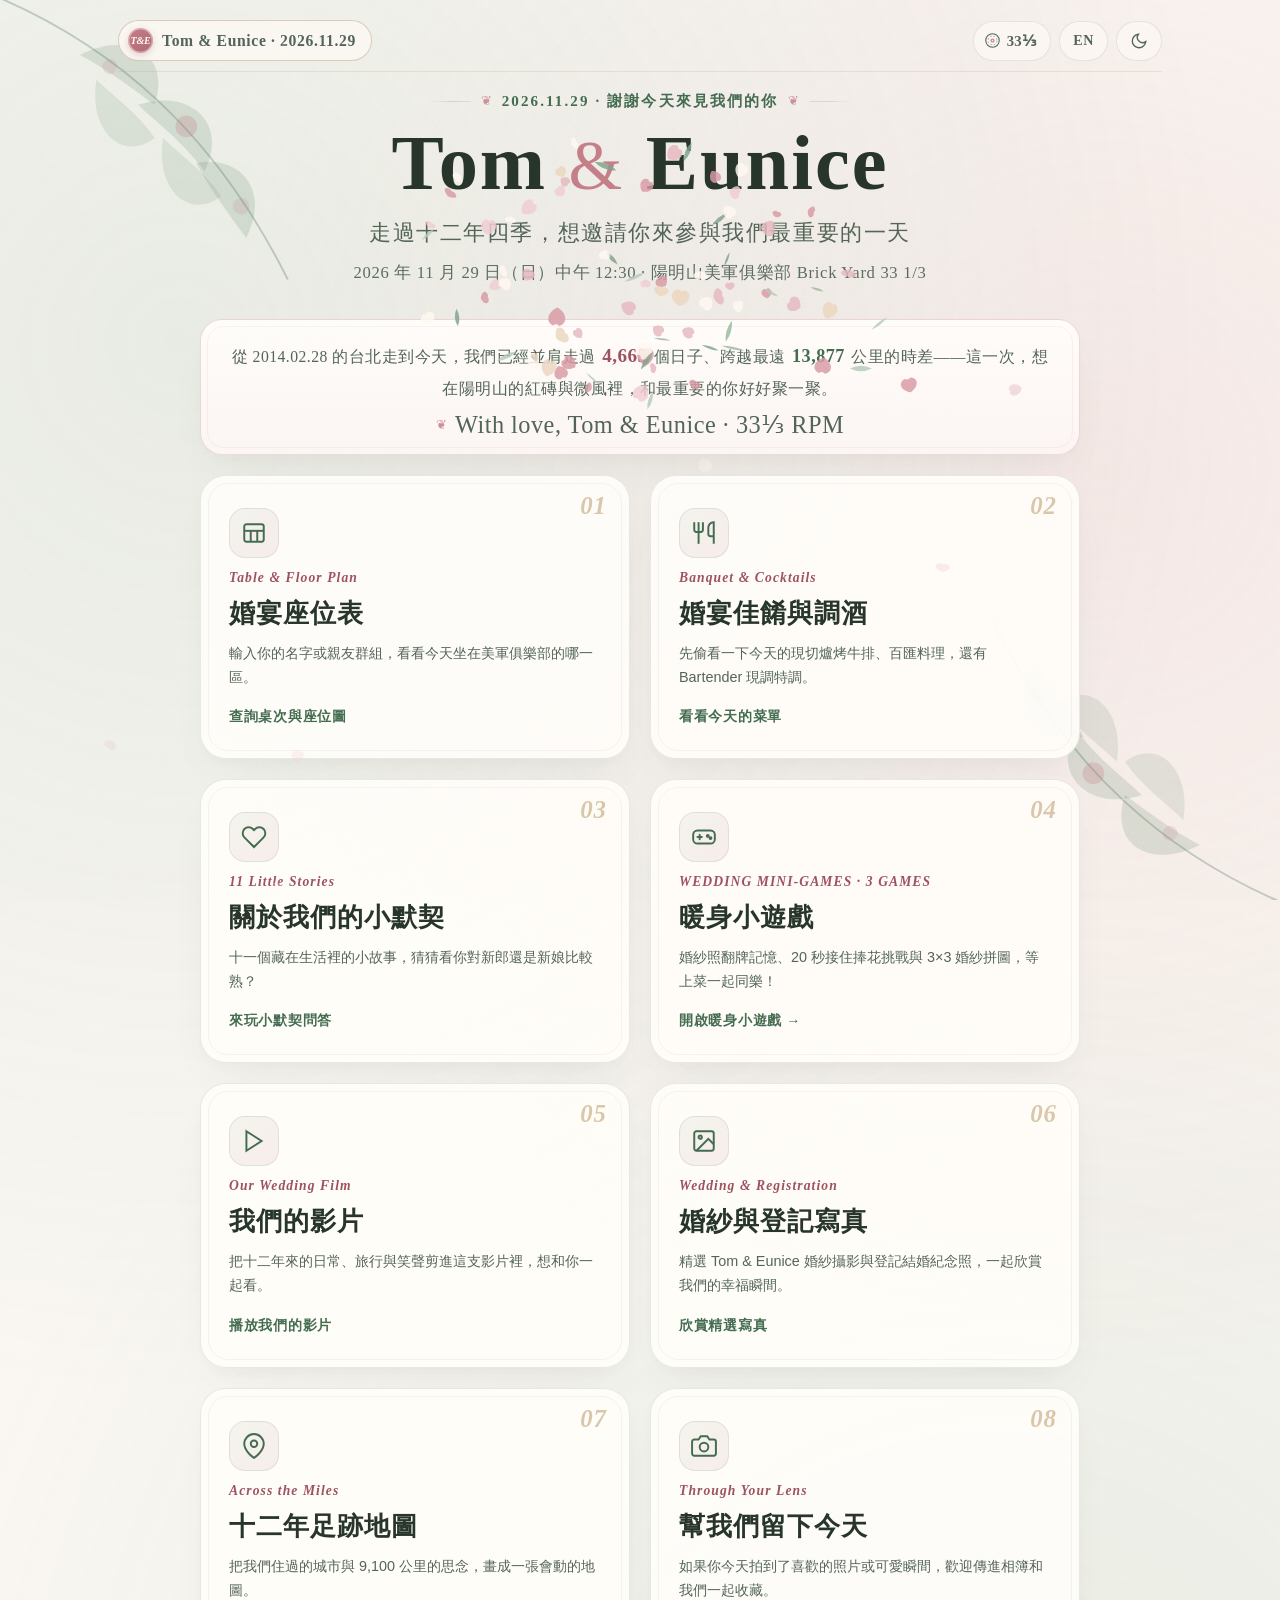
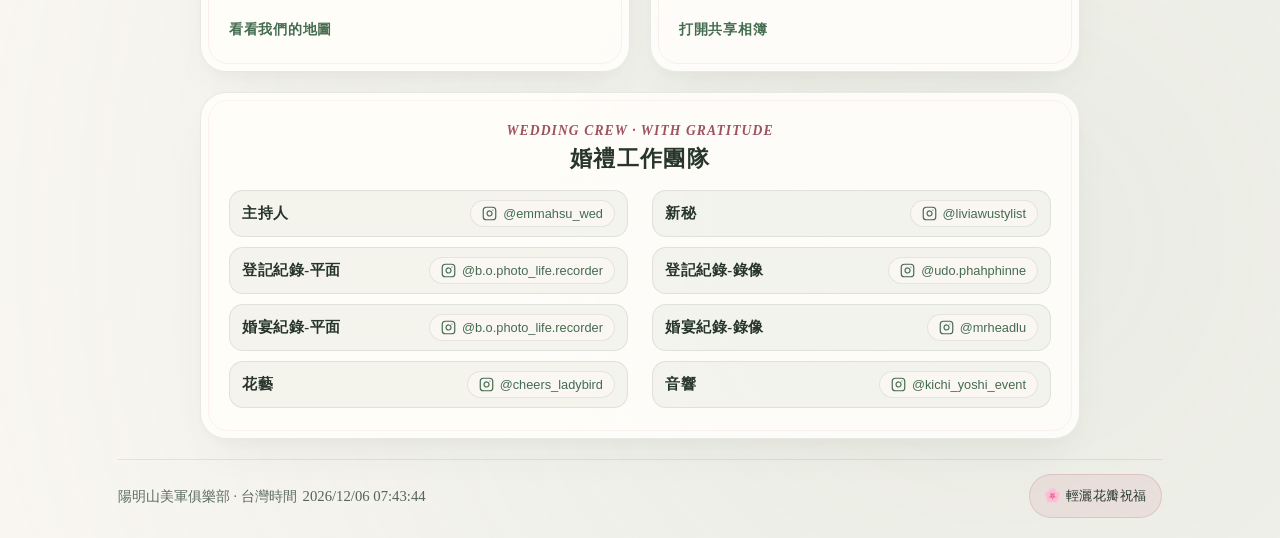
==== index.html @ 09eba593 "Remove redundant footer mini-games button across index/debug/staff (v236)" ====
<!DOCTYPE html>
<html lang="zh-Hant-TW" data-theme="light" data-lang="zh">
<head>
  <meta charset="UTF-8" />
  <meta name="viewport" content="width=device-width, initial-scale=1.0, viewport-fit=cover" />
  <meta
    http-equiv="Content-Security-Policy"
    content="default-src 'self'; script-src 'self'; worker-src 'self'; style-src 'self' 'unsafe-inline' https://fonts.googleapis.com; font-src https://fonts.gstatic.com; frame-src https://www.youtube-nocookie.com https://www.youtube.com https://www.instagram.com https://www.google.com https://photos.google.com; img-src 'self' data: https://images.unsplash.com https://lh3.googleusercontent.com https://*.googleusercontent.com https://photos.google.com; connect-src 'self' https://fonts.googleapis.com https://fonts.gstatic.com https://script.google.com https://script.googleusercontent.com; object-src 'none'; base-uri 'self'; form-action 'self';"
  />
  <meta name="referrer" content="strict-origin-when-cross-origin" />
  <meta name="mobile-web-app-capable" content="yes" />
  <meta name="apple-mobile-web-app-capable" content="yes" />
  <meta name="apple-mobile-web-app-status-bar-style" content="default" />
  <title>Tom &amp; Eunice · 2026.11.29 婚禮邀請</title>
  <meta name="description" content="2026 年 11 月 29 日（日）中午 12:30 · 陽明山美軍俱樂部 Brick Yard 33 1/3。走過十二年四季，邀請你一起參與 Tom &amp; Eunice 最重要的一天。" />
  <meta property="og:type" content="website" />
  <meta property="og:locale" content="zh_TW" />
  <meta property="og:title" content="Tom &amp; Eunice · 2026.11.29 婚禮邀請" />
  <meta property="og:description" content="2026.11.29（日）12:30 陽明山美軍俱樂部 Brick Yard 33 1/3｜座位查詢、菜單、接駁車與婚禮互動資訊" />
  <meta property="og:url" content="https://chihweitung.github.io/wedding-vc/" />
  <meta property="og:image" content="https://chihweitung.github.io/wedding-vc/video/wedding-video-1-poster.jpg" />
  <meta property="og:image:width" content="1280" />
  <meta property="og:image:height" content="720" />
  <meta name="twitter:card" content="summary_large_image" />
  <link rel="icon" type="image/svg+xml" href="data:image/svg+xml,%3Csvg xmlns='http://www.w3.org/2000/svg' viewBox='0 0 64 64'%3E%3Ccircle cx='32' cy='32' r='30' fill='%23fbf8f3' stroke='%23b56c6f' stroke-width='3'/%3E%3Ctext x='32' y='40' text-anchor='middle' font-family='Georgia,serif' font-size='22' font-weight='700' fill='%236c484b'%3ET%26amp%3BE%3C/text%3E%3C/svg%3E" />
  <link rel="preconnect" href="https://fonts.googleapis.com" />
  <link rel="preconnect" href="https://fonts.gstatic.com" crossorigin />
  <link href="https://fonts.googleapis.com/css2?family=Cormorant+Garamond:ital,wght@0,500;0,600;0,700;1,400;1,600&family=Great+Vibes&family=Inter:wght@400;500;600&family=JetBrains+Mono:wght@500;600&family=Noto+Sans+TC:wght@400;500;600&family=Noto+Serif+TC:wght@400;500;600;700&display=swap" rel="stylesheet" />
  <link rel="stylesheet" href="style.css?v=20261127s" />
</head>
<body>
  <canvas id="confetti-canvas" aria-hidden="true"></canvas>

  <!-- Subtle Botanical & Dusty Rose Corner Accents -->
  <div class="botanical-bg" aria-hidden="true">
    <svg class="leaf-corner leaf-top-left" viewBox="0 0 200 200" fill="none">
      <path d="M10 190 C40 120, 90 60, 180 15" stroke="currentColor" stroke-width="1.15" opacity="0.32" />
      <path d="M45 140 C30 110, 45 85, 75 95 C60 115, 50 130, 45 140 Z" fill="currentColor" opacity="0.17" />
      <path d="M75 105 C65 75, 85 50, 115 65 C95 80, 85 95, 75 105 Z" fill="currentColor" opacity="0.17" />
      <path d="M110 70 C105 45, 125 25, 155 40 C135 55, 120 65, 110 70 Z" fill="currentColor" opacity="0.17" />
      <path d="M60 130 C90 135, 110 115, 95 95 C80 105, 70 120, 60 130 Z" fill="currentColor" opacity="0.13" />
      <path d="M95 90 C125 95, 145 75, 130 55 C115 65, 105 80, 95 90 Z" fill="currentColor" opacity="0.13" />
      <circle cx="88" cy="76" r="6.5" class="rose-bud" />
      <circle cx="136" cy="43" r="5" class="rose-bud-soft" />
      <circle cx="52" cy="122" r="4.5" class="rose-bud-soft" />
    </svg>
    <svg class="leaf-corner leaf-bottom-right" viewBox="0 0 200 200" fill="none">
      <path d="M10 190 C40 120, 90 60, 180 15" stroke="currentColor" stroke-width="1.15" opacity="0.32" />
      <path d="M45 140 C30 110, 45 85, 75 95 C60 115, 50 130, 45 140 Z" fill="currentColor" opacity="0.17" />
      <path d="M75 105 C65 75, 85 50, 115 65 C95 80, 85 95, 75 105 Z" fill="currentColor" opacity="0.17" />
      <path d="M110 70 C105 45, 125 25, 155 40 C135 55, 120 65, 110 70 Z" fill="currentColor" opacity="0.17" />
      <path d="M60 130 C90 135, 110 115, 95 95 C80 105, 70 120, 60 130 Z" fill="currentColor" opacity="0.13" />
      <path d="M95 90 C125 95, 145 75, 130 55 C115 65, 105 80, 95 90 Z" fill="currentColor" opacity="0.13" />
      <circle cx="88" cy="76" r="6.5" class="rose-bud" />
      <circle cx="136" cy="43" r="5" class="rose-bud-soft" />
      <circle cx="52" cy="122" r="4.5" class="rose-bud-soft" />
    </svg>
  </div>

  <div class="page-shell">
    <!-- Top Header Bar -->
    <header class="top-bar">
      <div class="timezone-pill">
        <span class="monogram-seal" aria-hidden="true">T&amp;E</span>
        <span>Tom &amp; Eunice · 2026.11.29</span>
      </div>

      <div class="actions-group">
        <button type="button" class="icon-btn bgm-btn" id="bgm-btn" aria-pressed="false" title="播放 33⅓ 黑膠輕音樂" aria-label="播放 33⅓ 黑膠輕音樂">
          <svg class="vinyl-disc" viewBox="0 0 24 24" width="17" height="17" fill="none" aria-hidden="true">
            <circle cx="12" cy="12" r="9.5" stroke="currentColor" stroke-width="1.5" />
            <circle cx="12" cy="12" r="6.3" stroke="currentColor" stroke-width="0.9" stroke-dasharray="3 2" opacity="0.65" />
            <circle cx="12" cy="12" r="3" fill="var(--blush)" opacity="0.88" />
            <circle cx="12" cy="12" r="1.1" fill="var(--surface-card)" />
          </svg>
          <span class="bgm-label" id="bgm-btn-label">33⅓</span>
        </button>
        <button type="button" class="icon-btn lang-btn" id="lang-btn" title="切換英文 / Switch to English" aria-label="Switch Language">
          <span id="lang-btn-label">EN</span>
        </button>
        <button type="button" class="icon-btn" id="theme-btn" title="切換日夜色調" aria-label="Toggle Theme">
          <svg class="icon-sun" viewBox="0 0 24 24" width="18" height="18" fill="none" stroke="currentColor" stroke-width="1.8">
            <circle cx="12" cy="12" r="5"></circle>
            <line x1="12" y1="1" x2="12" y2="3"></line>
            <line x1="12" y1="21" x2="12" y2="23"></line>
            <line x1="4.22" y1="4.22" x2="5.64" y2="5.64"></line>
            <line x1="18.36" y1="18.36" x2="19.78" y2="19.78"></line>
            <line x1="1" y1="12" x2="3" y2="12"></line>
            <line x1="21" y1="12" x2="23" y2="12"></line>
            <line x1="4.22" y1="19.78" x2="5.64" y2="18.36"></line>
            <line x1="18.36" y1="5.64" x2="19.78" y2="4.22"></line>
          </svg>
          <svg class="icon-moon" viewBox="0 0 24 24" width="18" height="18" fill="none" stroke="currentColor" stroke-width="1.8">
            <path d="M21 12.79A9 9 0 1 1 11.21 3 7 7 0 0 0 21 12.79z"></path>
          </svg>
        </button>
      </div>
    </header>

    <!-- Main Countdown Stage -->
    <main class="main-stage">
      <div class="title-wrapper">
        <div class="eyebrow-group">
          <span class="botanical-line"></span>
          <span class="eyebrow-ornament" aria-hidden="true">❦</span>
          <p class="eyebrow" id="countdown-state-label">2014 — 2026 · 婚禮邀請</p>
          <span class="eyebrow-ornament" aria-hidden="true">❦</span>
          <span class="botanical-line"></span>
        </div>

        <div class="couple-names" aria-label="Tom & Eunice">
          <span>Tom</span>
          <span class="ampersand">&amp;</span>
          <span>Eunice</span>
        </div>

        <h1 class="event-title" id="event-title">走過十二年四季，想邀請你來參與我們最重要的一天</h1>

        <p class="target-subtitle" id="target-subtitle">
          2026 年 11 月 29 日（日）中午 12:30 · 陽明山美軍俱樂部 Brick Yard 33 1/3
        </p>
      </div>

      <!-- 1. Countdown Stage Container (Active before target time) -->
      <div class="countdown-stage-wrap" id="countdown-stage-wrap">
        <section class="countdown-grid" id="countdown-grid" aria-label="Countdown Timer">
          <div class="time-card">
            <div class="time-value-wrap">
              <span class="time-value" id="val-days">00</span>
            </div>
            <span class="time-label" id="label-days">天</span>
          </div>

          <div class="time-sep" aria-hidden="true">·</div>

          <div class="time-card">
            <div class="time-value-wrap">
              <span class="time-value" id="val-hours">00</span>
            </div>
            <span class="time-label" id="label-hours">時</span>
          </div>

          <div class="time-sep" aria-hidden="true">·</div>

          <div class="time-card">
            <div class="time-value-wrap">
              <span class="time-value" id="val-minutes">00</span>
            </div>
            <span class="time-label" id="label-minutes">分</span>
          </div>

          <div class="time-sep" aria-hidden="true">·</div>

          <div class="time-card seconds-card">
            <div class="time-value-wrap">
              <span class="time-value" id="val-seconds">00</span>
            </div>
            <span class="time-label" id="label-seconds">秒</span>
          </div>
        </section>

        <!-- Romantic Couple's Stationery Note & Days Together -->
        <aside class="love-story-note" id="countdown-love-note" aria-label="A Note from Tom and Eunice">
          <p class="love-story-body" id="love-story-body-countdown"></p>
          <div class="love-story-signoff">
            <span class="love-wax-dot" aria-hidden="true">❦</span>
            <span class="love-signature" id="love-signature-countdown">With love, Tom &amp; Eunice</span>
          </div>
        </aside>

        <!-- Pre-Countdown Quick Access: Seating Chart & Banquet Menu Only (Other sections unlock after countdown) -->
        <section class="countdown-quick-links" id="countdown-quick-links" aria-label="Wedding Venue Quick Info">
          <button type="button" class="countdown-quick-btn" id="countdown-seating-btn">
            <span class="countdown-quick-icon" aria-hidden="true">🪑</span>
            <span class="countdown-quick-text">
              <strong id="countdown-seating-title">婚宴座位表</strong>
              <small id="countdown-seating-sub">搜尋名字與查看宴會廳座位圖</small>
            </span>
          </button>
          <button type="button" class="countdown-quick-btn" id="countdown-menu-btn">
            <span class="countdown-quick-icon" aria-hidden="true">🍽️</span>
            <span class="countdown-quick-text">
              <strong id="countdown-menu-title">婚宴佳餚與調酒</strong>
              <small id="countdown-menu-sub">看看今天的百匯料理與現調特調</small>
            </span>
          </button>
          <button type="button" class="countdown-quick-btn is-full-span is-games-btn" id="countdown-games-btn">
            <span class="countdown-quick-icon" aria-hidden="true">🎮</span>
            <span class="countdown-quick-text">
              <strong id="countdown-games-title">暖身小遊戲</strong>
              <small id="countdown-games-sub">婚紗翻牌・接住捧花・3×3 婚紗拼圖</small>
            </span>
          </button>
        </section>

        <!-- Shuttle Bus & Venue Google Maps Info -->
        <aside class="countdown-transit-card" id="countdown-transit-card" aria-label="Shuttle & Venue Map">
          <div class="countdown-transit-item">
            <p class="countdown-transit-text" id="countdown-shuttle-notice">
              🚌 若您有預約接駁小巴：11:00 準時從捷運劍潭站 2 號出口（基河路）發車
            </p>
            <a
              href="https://maps.app.goo.gl/G7yS7SjiycTa3Xw8A"
              target="_blank"
              rel="noopener noreferrer"
              class="countdown-map-link"
              id="countdown-shuttle-map-link"
            >
              📍 小巴上車點：劍潭站 2 號出口（基河路）↗
            </a>
          </div>
          <div class="countdown-transit-divider" aria-hidden="true"></div>
          <div class="countdown-transit-item">
            <p class="countdown-transit-text" id="countdown-venue-notice">
              🚗 自行前往婚宴會場（台北市士林區凱旋路 49 號）
            </p>
            <a
              href="https://www.google.com/maps/search/?api=1&query=Brick+Yard+33+1%2F3+%E7%BE%8E%E8%BB%8D%E4%BF%B1%E6%A8%82%E9%83%A8+%E5%8F%B0%E5%8C%97%E5%B8%82%E5%A3%AB%E6%9E%97%E5%8D%80%E5%87%B1%E6%97%8B%E8%B7%AF49%E8%99%9F"
              target="_blank"
              rel="noopener noreferrer"
              class="countdown-map-link"
              id="countdown-venue-map-link"
            >
              📍 婚宴會場：陽明山美軍俱樂部 ↗
            </a>
          </div>
        </aside>
      </div>

      <!-- 2. Time-Up Hub: Wedding Celebration Hub (Shown when countdown reaches 00:00:00) -->
      <section class="timeup-hub hidden" id="timeup-hub" aria-label="Wedding Interactive Hub">
        <!-- Main Choice Cards Grid (Initial Hub View) -->
        <div class="choice-cards-grid" id="choice-cards-grid">
          <aside class="love-story-note is-hub-note" id="hub-love-note" aria-label="A Note from Tom and Eunice">
            <p class="love-story-body" id="love-story-body-hub"></p>
            <div class="love-story-signoff">
              <span class="love-wax-dot" aria-hidden="true">❦</span>
              <span class="love-signature" id="love-signature-hub">With love, Tom &amp; Eunice</span>
            </div>
          </aside>
          <!-- Card 1: Seating Chart (Top Left) -->
          <button type="button" class="choice-card" id="choose-seating-card">
            <div class="choice-icon-wrap">
              <svg viewBox="0 0 24 24" width="26" height="26" fill="none" stroke="currentColor" stroke-width="1.8">
                <rect x="3" y="4" width="18" height="16" rx="2"></rect>
                <line x1="3" y1="10" x2="21" y2="10"></line>
                <line x1="9" y1="10" x2="9" y2="20"></line>
                <line x1="15" y1="10" x2="15" y2="20"></line>
              </svg>
            </div>
            <span class="choice-eyebrow" id="seating-card-eyebrow">SEATING CHART · TABLE DIRECTORY</span>
            <h2 class="choice-title" id="seating-card-title">婚宴座位表</h2>
            <p class="choice-desc" id="seating-card-desc">快速搜尋您的姓名或親友分類，查看美軍俱樂部宴會廳座位配置圖</p>
            <span class="choice-cta" id="seating-card-cta">查詢桌次與座位圖 →</span>
          </button>

          <!-- Card 2: Wedding Banquet Menu (Top Right) -->
          <button type="button" class="choice-card" id="choose-menu-card">
            <div class="choice-icon-wrap">
              <svg viewBox="0 0 24 24" width="26" height="26" fill="none" stroke="currentColor" stroke-width="1.8">
                <path d="M3 2v7c0 1.1.9 2 2 2h4a2 2 0 0 0 2-2V2"></path>
                <path d="M7 2v20"></path>
                <path d="M21 15V2v0a5 5 0 0 0-5 5v6c0 1.1.9 2 2 2h3Zm0 0v7"></path>
              </svg>
            </div>
            <span class="choice-eyebrow" id="menu-card-eyebrow">WEDDING BANQUET · BUFFET MENU</span>
            <h2 class="choice-title" id="menu-card-title">婚宴餐點</h2>
            <p class="choice-desc" id="menu-card-desc">瀏覽美軍俱樂部豐盛百匯自助餐、現切牛排與 Bartender 特調飲品菜單</p>
            <span class="choice-cta" id="menu-card-cta">查看婚宴菜單 →</span>
          </button>

          <!-- Card 3: Couple Quiz -->
          <button type="button" class="choice-card" id="choose-quiz-card">
            <div class="choice-icon-wrap">
              <svg viewBox="0 0 24 24" width="26" height="26" fill="none" stroke="currentColor" stroke-width="1.8">
                <path d="M20.84 4.61a5.5 5.5 0 0 0-7.78 0L12 5.67l-1.06-1.06a5.5 5.5 0 0 0-7.78 7.78l1.06 1.06L12 21.23l7.78-7.78 1.06-1.06a5.5 5.5 0 0 0 0-7.78z"></path>
              </svg>
            </div>
            <span class="choice-eyebrow" id="quiz-card-eyebrow">COUPLE QUIZ · WARM-UP + 10 Qs</span>
            <h2 class="choice-title" id="quiz-card-title">了解新人</h2>
            <p class="choice-desc" id="quiz-card-desc">挑戰暖身題與 10 道關於新人的趣味問答，看看您對新郎還是新娘最熟悉！</p>
            <span class="choice-cta" id="quiz-card-cta">開始挑戰問答 →</span>
          </button>

          <!-- Card 4: Wedding Mini-Games -->
          <button type="button" class="choice-card" id="choose-games-card">
            <div class="choice-icon-wrap">
              <svg viewBox="0 0 24 24" width="26" height="26" fill="none" stroke="currentColor" stroke-width="1.8" stroke-linecap="round" stroke-linejoin="round">
                <rect x="2" y="6" width="20" height="12" rx="4"></rect>
                <line x1="6" y1="12" x2="10" y2="12"></line>
                <line x1="8" y1="10" x2="8" y2="14"></line>
                <circle cx="15.5" cy="11" r="0.9" fill="currentColor"></circle>
                <circle cx="18" cy="13" r="0.9" fill="currentColor"></circle>
              </svg>
            </div>
            <span class="choice-eyebrow" id="games-card-eyebrow">WEDDING MINI-GAMES · 3 GAMES</span>
            <h2 class="choice-title" id="games-card-title">暖身小遊戲</h2>
            <p class="choice-desc" id="games-card-desc">婚紗照翻牌記憶、20 秒接住捧花挑戰與 3×3 婚紗拼圖，等上菜一起同樂！</p>
            <span class="choice-cta" id="games-card-cta">開啟暖身小遊戲 →</span>
          </button>

          <!-- Card 5: Wedding Video -->
          <button type="button" class="choice-card" id="choose-video-card">
            <div class="choice-icon-wrap">
              <svg viewBox="0 0 24 24" width="26" height="26" fill="none" stroke="currentColor" stroke-width="1.8">
                <polygon points="5 3 19 12 5 21 5 3"></polygon>
              </svg>
            </div>
            <span class="choice-eyebrow" id="video-card-eyebrow">OUR WEDDING FILM</span>
            <h2 class="choice-title" id="video-card-title">新人影片</h2>
            <p class="choice-desc" id="video-card-desc">觀賞 Tom &amp; Eunice 的專屬婚禮影片，一起見證我們的幸福故事</p>
            <span class="choice-cta" id="video-card-cta">點擊觀賞影片 →</span>
          </button>

          <!-- Card 6: Past Photos Gallery -->
          <button type="button" class="choice-card" id="choose-gallery-card">
            <div class="choice-icon-wrap">
              <svg viewBox="0 0 24 24" width="26" height="26" fill="none" stroke="currentColor" stroke-width="1.8">
                <rect x="3" y="3" width="18" height="18" rx="2" ry="2"></rect>
                <circle cx="8.5" cy="8.5" r="1.5"></circle>
                <polyline points="21 15 16 10 5 21"></polyline>
              </svg>
            </div>
            <span class="choice-eyebrow" id="gallery-card-eyebrow">OUR MEMORIES · 2014–2026</span>
            <h2 class="choice-title" id="gallery-card-title">新人過去照片</h2>
            <p class="choice-desc" id="gallery-card-desc">回顧 Tom &amp; Eunice 從相識、相戀到步入禮堂的珍貴歲月寫真</p>
            <span class="choice-cta" id="gallery-card-cta">瀏覽回憶相簿 →</span>
          </button>

          <!-- Card 7: Love Footprint & Map Timeline -->
          <button type="button" class="choice-card" id="choose-footprints-card">
            <div class="choice-icon-wrap">
              <svg viewBox="0 0 24 24" width="26" height="26" fill="none" stroke="currentColor" stroke-width="1.8">
                <path d="M21 10c0 7-9 13-9 13s-9-6-9-13a9 9 0 0 1 18 0z"></path>
                <circle cx="12" cy="10" r="3"></circle>
              </svg>
            </div>
            <span class="choice-eyebrow" id="footprints-card-eyebrow">LOVE FOOTPRINTS · GOOGLE MAPS TIMELINE</span>
            <h2 class="choice-title" id="footprints-card-title">新人交往軌跡</h2>
            <p class="choice-desc" id="footprints-card-desc">探索 Tom &amp; Eunice 的 Google Maps 戀愛足跡與跨國旅行地圖紀錄</p>
            <span class="choice-cta" id="footprints-card-cta">探索交往軌跡地圖 →</span>
          </button>

          <!-- Card 8: Share Photos (Google Photos) -->
          <button type="button" class="choice-card" id="choose-share-photos-card">
            <div class="choice-icon-wrap">
              <svg viewBox="0 0 24 24" width="26" height="26" fill="none" stroke="currentColor" stroke-width="1.8">
                <path d="M23 19a2 2 0 0 1-2 2H3a2 2 0 0 1-2-2V8a2 2 0 0 1 2-2h4l2-3h6l2 3h4a2 2 0 0 1 2 2z"></path>
                <circle cx="12" cy="13" r="4"></circle>
              </svg>
            </div>
            <span class="choice-eyebrow" id="share-photos-card-eyebrow">GOOGLE PHOTOS · SHARED ALBUM</span>
            <h2 class="choice-title" id="share-photos-card-title">分享新人照片</h2>
            <p class="choice-desc" id="share-photos-card-desc">打開婚宴專屬 Google Photos 共享相簿，上傳您拍下的美好瞬間！</p>
            <span class="choice-cta" id="share-photos-card-cta">前往共享相簿 →</span>
          </button>

          <!-- Wedding Crew Credits (Bottom of Main Menu) -->
          <aside class="wedding-crew-card" id="wedding-crew-card" aria-label="Wedding Crew Credits">
            <div class="wedding-crew-header">
              <span class="choice-eyebrow" id="wedding-crew-eyebrow">WEDDING CREW · WITH GRATITUDE</span>
              <h2 class="wedding-crew-title" id="wedding-crew-title">婚禮工作團隊</h2>
            </div>
            <ul class="wedding-crew-grid">
              <li class="wedding-crew-item">
                <span class="wedding-crew-role" data-crew-role="host">主持人</span>
                <a class="wedding-crew-ig-link" href="https://www.instagram.com/emmahsu_wed?obrf=YWdwaGw1OXIzcnFt" target="_blank" rel="noopener noreferrer" aria-label="主持人 Instagram @emmahsu_wed">
                  <svg viewBox="0 0 24 24" width="15" height="15" fill="none" stroke="currentColor" stroke-width="1.9" stroke-linecap="round" stroke-linejoin="round" aria-hidden="true"><rect x="2" y="2" width="20" height="20" rx="5" ry="5"></rect><path d="M16 11.37A4 4 0 1 1 12.63 8 4 4 0 0 1 16 11.37z"></path><line x1="17.5" y1="6.5" x2="17.51" y2="6.5"></line></svg>
                  <span>@emmahsu_wed</span>
                </a>
              </li>
              <li class="wedding-crew-item">
                <span class="wedding-crew-role" data-crew-role="stylist">新秘</span>
                <a class="wedding-crew-ig-link" href="https://www.instagram.com/liviawustylist?igsh=bGRiNmp6eWNtbmNn" target="_blank" rel="noopener noreferrer" aria-label="新秘 Instagram @liviawustylist">
                  <svg viewBox="0 0 24 24" width="15" height="15" fill="none" stroke="currentColor" stroke-width="1.9" stroke-linecap="round" stroke-linejoin="round" aria-hidden="true"><rect x="2" y="2" width="20" height="20" rx="5" ry="5"></rect><path d="M16 11.37A4 4 0 1 1 12.63 8 4 4 0 0 1 16 11.37z"></path><line x1="17.5" y1="6.5" x2="17.51" y2="6.5"></line></svg>
                  <span>@liviawustylist</span>
                </a>
              </li>
              <li class="wedding-crew-item">
                <span class="wedding-crew-role" data-crew-role="regPhoto">登記紀錄-平面</span>
                <a class="wedding-crew-ig-link" href="https://www.instagram.com/b.o.photo_life.recorder?igsh=MW1xbDZwcTdnOXJwdg==" target="_blank" rel="noopener noreferrer" aria-label="登記紀錄-平面 Instagram @b.o.photo_life.recorder">
                  <svg viewBox="0 0 24 24" width="15" height="15" fill="none" stroke="currentColor" stroke-width="1.9" stroke-linecap="round" stroke-linejoin="round" aria-hidden="true"><rect x="2" y="2" width="20" height="20" rx="5" ry="5"></rect><path d="M16 11.37A4 4 0 1 1 12.63 8 4 4 0 0 1 16 11.37z"></path><line x1="17.5" y1="6.5" x2="17.51" y2="6.5"></line></svg>
                  <span>@b.o.photo_life.recorder</span>
                </a>
              </li>
              <li class="wedding-crew-item">
                <span class="wedding-crew-role" data-crew-role="regVideo">登記紀錄-錄像</span>
                <a class="wedding-crew-ig-link" href="https://www.instagram.com/udo.phahphinne?srtk=MTdrdWo2cG8zMGNpbA==" target="_blank" rel="noopener noreferrer" aria-label="登記紀錄-錄像 Instagram @udo.phahphinne">
                  <svg viewBox="0 0 24 24" width="15" height="15" fill="none" stroke="currentColor" stroke-width="1.9" stroke-linecap="round" stroke-linejoin="round" aria-hidden="true"><rect x="2" y="2" width="20" height="20" rx="5" ry="5"></rect><path d="M16 11.37A4 4 0 1 1 12.63 8 4 4 0 0 1 16 11.37z"></path><line x1="17.5" y1="6.5" x2="17.51" y2="6.5"></line></svg>
                  <span>@udo.phahphinne</span>
                </a>
              </li>
              <li class="wedding-crew-item">
                <span class="wedding-crew-role" data-crew-role="banquetPhoto">婚宴紀錄-平面</span>
                <a class="wedding-crew-ig-link" href="https://www.instagram.com/b.o.photo_life.recorder?igsh=MW1xbDZwcTdnOXJwdg==" target="_blank" rel="noopener noreferrer" aria-label="婚宴紀錄-平面 Instagram @b.o.photo_life.recorder">
                  <svg viewBox="0 0 24 24" width="15" height="15" fill="none" stroke="currentColor" stroke-width="1.9" stroke-linecap="round" stroke-linejoin="round" aria-hidden="true"><rect x="2" y="2" width="20" height="20" rx="5" ry="5"></rect><path d="M16 11.37A4 4 0 1 1 12.63 8 4 4 0 0 1 16 11.37z"></path><line x1="17.5" y1="6.5" x2="17.51" y2="6.5"></line></svg>
                  <span>@b.o.photo_life.recorder</span>
                </a>
              </li>
              <li class="wedding-crew-item">
                <span class="wedding-crew-role" data-crew-role="banquetVideo">婚宴紀錄-錄像</span>
                <a class="wedding-crew-ig-link" href="https://www.instagram.com/mrheadlu?igsh=MWpsZnU3YmFxaGZhdw==" target="_blank" rel="noopener noreferrer" aria-label="婚宴紀錄-錄像 Instagram @mrheadlu">
                  <svg viewBox="0 0 24 24" width="15" height="15" fill="none" stroke="currentColor" stroke-width="1.9" stroke-linecap="round" stroke-linejoin="round" aria-hidden="true"><rect x="2" y="2" width="20" height="20" rx="5" ry="5"></rect><path d="M16 11.37A4 4 0 1 1 12.63 8 4 4 0 0 1 16 11.37z"></path><line x1="17.5" y1="6.5" x2="17.51" y2="6.5"></line></svg>
                  <span>@mrheadlu</span>
                </a>
              </li>
              <li class="wedding-crew-item">
                <span class="wedding-crew-role" data-crew-role="floral">花藝</span>
                <a class="wedding-crew-ig-link" href="https://www.instagram.com/cheers_ladybird?igsh=MWZlY29nMzkwa2d0cw==" target="_blank" rel="noopener noreferrer" aria-label="花藝 Instagram @cheers_ladybird">
                  <svg viewBox="0 0 24 24" width="15" height="15" fill="none" stroke="currentColor" stroke-width="1.9" stroke-linecap="round" stroke-linejoin="round" aria-hidden="true"><rect x="2" y="2" width="20" height="20" rx="5" ry="5"></rect><path d="M16 11.37A4 4 0 1 1 12.63 8 4 4 0 0 1 16 11.37z"></path><line x1="17.5" y1="6.5" x2="17.51" y2="6.5"></line></svg>
                  <span>@cheers_ladybird</span>
                </a>
              </li>
              <li class="wedding-crew-item">
                <span class="wedding-crew-role" data-crew-role="audio">音響</span>
                <a class="wedding-crew-ig-link" href="https://www.instagram.com/kichi_yoshi_event?xtok=N2hjMnNocGtsbXFm" target="_blank" rel="noopener noreferrer" aria-label="音響 Instagram @kichi_yoshi_event">
                  <svg viewBox="0 0 24 24" width="15" height="15" fill="none" stroke="currentColor" stroke-width="1.9" stroke-linecap="round" stroke-linejoin="round" aria-hidden="true"><rect x="2" y="2" width="20" height="20" rx="5" ry="5"></rect><path d="M16 11.37A4 4 0 1 1 12.63 8 4 4 0 0 1 16 11.37z"></path><line x1="17.5" y1="6.5" x2="17.51" y2="6.5"></line></svg>
                  <span>@kichi_yoshi_event</span>
                </a>
              </li>
            </ul>
          </aside>
        </div>

        <!-- Mode Switcher Bar (Shown once user enters any panel) -->
        <div class="hub-nav-bar hidden" id="hub-nav-bar">
          <button type="button" class="hub-tab-btn" id="tab-back-hub">
            ← 返回主選單
          </button>
          <div class="hub-tabs-group">
            <button type="button" class="hub-tab-pill" id="tab-seating-btn">🪑 座位表</button>
            <button type="button" class="hub-tab-pill" id="tab-menu-btn">🍽️ 婚宴餐點</button>
            <button type="button" class="hub-tab-pill" id="tab-quiz-btn">🌿 了解新人</button>
            <button type="button" class="hub-tab-pill" id="tab-video-btn">🎬 新人影片</button>
            <button type="button" class="hub-tab-pill" id="tab-gallery-btn">🎞️ 過去照片</button>
            <button type="button" class="hub-tab-pill" id="tab-footprints-btn">🗺️ 交往軌跡</button>
            <button type="button" class="hub-tab-pill" id="tab-share-photos-btn">📸 分享照片</button>
          </div>
        </div>

        <!-- Panel 1: Embedded Media Container (YouTube / Instagram Hero Stage) -->
        <div class="media-section hidden" id="media-section" aria-label="Wedding Video Stage">
          <div class="media-card" id="media-card">
            <div class="media-card-header">
              <span class="media-badge" id="media-badge">OUR WEDDING FILM · 新人影片</span>
            </div>
            <p class="media-sound-notice" id="media-sound-notice">
              🎧 溫馨提醒：影片含有聲音，建議調小音量或佩戴耳機觀看喔！
            </p>
            <div class="media-frame-wrap" id="media-frame-wrap">
              <!-- iframe dynamically injected here -->
            </div>
          </div>
        </div>

        <!-- Panel 2: Couple Quiz (Warm-up + 10 Questions) -->
        <div class="quiz-section hidden" id="quiz-section" aria-label="Couple Quiz">
          <!-- Quiz Intro / Start Screen -->
          <div class="quiz-card quiz-intro-view" id="quiz-intro-view">
            <span class="choice-eyebrow" id="quiz-intro-eyebrow">COUPLE TRIVIA · WARM-UP + 10 Qs</span>
            <h3 class="quiz-summary-title" id="quiz-intro-title">Tom &amp; Eunice 小默契問答</h3>
            <p class="quiz-summary-rank" id="quiz-intro-desc">
              挑戰 1 道暖身題與 10 道關於新人的趣味問答（共 11 題），看看你對新郎還是新娘最熟悉！
            </p>
            <div class="quiz-intro-tiers" id="quiz-intro-tiers">
              <div class="quiz-intro-tier is-highlight">
                <span class="quiz-intro-tier-score">✨ 神秘小驚喜</span>
                <span class="quiz-intro-tier-desc">聽說高分通關，結算時會出現意想不到的小驚喜喔…</span>
              </div>
            </div>
            <div class="quiz-summary-actions">
              <button type="button" class="primary-btn" id="quiz-start-btn">開始挑戰問答 →</button>
            </div>
          </div>

          <!-- Active Question Card -->
          <div class="quiz-card hidden" id="quiz-question-view">
            <div class="quiz-header">
              <span class="quiz-progress-text" id="quiz-progress-text">WARM-UP · 暖身題</span>
              <span class="quiz-score-badge" id="quiz-score-badge">目前得分：0</span>
            </div>
            <div class="quiz-progress-bar">
              <div class="quiz-progress-fill" id="quiz-progress-fill"></div>
            </div>

            <h3 class="quiz-question-title" id="quiz-question-title">問題載入中...</h3>
            <pre class="quiz-code-block hidden" id="quiz-code-block"><code id="quiz-code-content"></code></pre>

            <div class="quiz-options-list" id="quiz-options-list">
              <!-- Option buttons dynamically injected here -->
            </div>

            <div class="quiz-submit-wrap" id="quiz-submit-wrap">
              <button type="button" class="primary-btn quiz-submit-btn" id="quiz-submit-btn" disabled>確認送出答案</button>
            </div>

            <!-- Answer Explanation Box -->
            <div class="quiz-explanation-box hidden" id="quiz-explanation-box">
              <div class="quiz-result-headline" id="quiz-result-headline"></div>
              <p class="quiz-explanation-text" id="quiz-explanation-text"></p>
              <div class="quiz-next-wrap">
                <button type="button" class="primary-btn" id="quiz-next-btn">下一題 →</button>
              </div>
            </div>
          </div>

          <!-- Final Quiz Summary Card -->
          <div class="quiz-card quiz-summary-view hidden" id="quiz-summary-view">
            <span class="choice-eyebrow" id="quiz-completed-eyebrow">QUIZ COMPLETED · 答題完成</span>
            <h3 class="quiz-summary-title" id="quiz-summary-title">感謝您的熱情參與！</h3>
            <div class="quiz-final-score" id="quiz-final-score">11 / 11</div>
            <form class="quiz-highscore-box hidden" id="quiz-highscore-form" autocomplete="off">
              <label class="quiz-player-name-label" for="quiz-player-name-input" id="quiz-player-name-label">
                🏆 答對 10 題以上！輸入您的大名登上高分榜
              </label>
              <div class="quiz-highscore-row">
                <input
                  type="text"
                  id="quiz-player-name-input"
                  class="quiz-player-name-input"
                  maxlength="40"
                  placeholder="您的大名（例如：王小明）"
                  autocomplete="name"
                />
                <button type="submit" class="primary-btn quiz-highscore-submit-btn" id="quiz-highscore-submit-btn">
                  登記成績
                </button>
              </div>
              <p class="quiz-player-name-error hidden" id="quiz-player-name-error"></p>
            </form>
            <p class="quiz-submit-status hidden" id="quiz-submit-status" aria-live="polite"></p>
            <div class="quiz-familiarity-badge" id="quiz-familiarity-badge"></div>
            <p class="quiz-summary-rank" id="quiz-summary-rank"></p>

            <div class="easter-watermark-wrap">
              <button type="button" class="hp-cipher-spell-btn hidden" id="hp-cipher-spell-btn">
                🪄 輕觸施展顯形咒（Aparecium）窺見解碼線索
              </button>
              <div class="hp-cipher-clue hidden" id="hp-cipher-clue" aria-live="polite"></div>
              <div class="easter-watermark-hint" id="easter-watermark-hint"></div>
              <div class="easter-watermark" id="easter-base64-code"></div>
            </div>

            <div class="quiz-summary-actions">
              <button type="button" class="secondary-btn" id="quiz-restart-btn">重新挑戰一次</button>
              <button type="button" class="primary-btn" id="quiz-to-video-btn">🎬 前往觀賞新人影片</button>
            </div>
          </div>

          <!-- Secret Passcode Verification & Registration Card -->
          <div class="quiz-card passcode-redeem-card hidden" id="passcode-redeem-card">
            <span class="choice-eyebrow" id="passcode-card-eyebrow">SECRET PASSCODE · 密語登記處</span>
            <h3 class="passcode-card-title" id="passcode-card-title">🗝️ 已找到隱藏彩蛋的密語？</h3>
            <p class="passcode-card-desc" id="passcode-card-desc">
              輸入您的大名與神秘密語，驗證成功後將為您登記通關紀錄！
            </p>
            <form class="passcode-redeem-form" id="passcode-redeem-form" autocomplete="off">
              <input
                type="text"
                id="passcode-name-input"
                class="quiz-player-name-input"
                maxlength="40"
                placeholder="您的大名（例如：王小明）"
                autocomplete="name"
              />
              <input
                type="text"
                id="passcode-code-input"
                class="quiz-player-name-input"
                maxlength="80"
                placeholder="請貼上或輸入密語..."
                autocomplete="off"
              />
              <button type="submit" class="primary-btn passcode-verify-btn" id="passcode-verify-btn">
                🗝️ 驗證並登記通關
              </button>
            </form>
            <p class="passcode-feedback hidden" id="passcode-feedback" aria-live="polite"></p>
          </div>
        </div>

        <!-- Panel 3: Share Wedding Photos (Google Photos Shared Album) -->
        <div class="feature-section hidden" id="share-photos-section" aria-label="Share Wedding Photos">
          <div class="quiz-card feature-card-center">
            <div class="choice-icon-wrap">
              <svg viewBox="0 0 24 24" width="28" height="28" fill="none" stroke="currentColor" stroke-width="1.8">
                <path d="M23 19a2 2 0 0 1-2 2H3a2 2 0 0 1-2-2V8a2 2 0 0 1 2-2h4l2-3h6l2 3h4a2 2 0 0 1 2 2z"></path>
                <circle cx="12" cy="13" r="4"></circle>
              </svg>
            </div>
            <span class="choice-eyebrow" id="share-panel-eyebrow">GOOGLE PHOTOS SHARED ALBUM</span>
            <h3 class="quiz-summary-title" id="share-panel-title">分享您鏡頭下的 Tom &amp; Eunice</h3>
            <p class="quiz-summary-rank" id="share-panel-desc">
              誠摯邀請您將今天在婚宴現場拍下的照片與影片上傳至我們的 Google Photos 共享相簿，與我們一起珍藏這一天！
            </p>
            <div class="share-album-steps">
              <div class="step-pill" id="share-step-1">1. 點擊下方按鈕開啟 Google Photos 相簿</div>
              <div class="step-pill" id="share-step-2">2. 點選「新增相片」即可直接上傳分享</div>
            </div>
            <div class="quiz-summary-actions">
              <a
                href="https://photos.app.goo.gl/zXY7gwRZHhWqndkr8"
                target="_blank"
                rel="noopener noreferrer"
                class="primary-btn link-btn"
                id="google-photos-share-link"
              >
                📸 開啟 Google Photos 婚禮共享相簿 ↗
              </a>
            </div>
          </div>
        </div>

        <!-- Panel 4: Past Photos Gallery (2014 - 2026) -->
        <div class="feature-section hidden" id="gallery-section" aria-label="Past Photos Gallery">
          <div class="quiz-card feature-card-wide">
            <div class="section-top-row">
              <div>
                <span class="choice-eyebrow" id="gallery-panel-eyebrow">Wedding &amp; Registration · Tom &amp; Eunice</span>
                <h3 class="quiz-summary-title" id="gallery-panel-title">精選婚紗與登記寫真</h3>
              </div>
            </div>

            <div class="era-filter-bar" id="gallery-era-bar">
              <!-- Era filter pills dynamically rendered -->
            </div>

            <div class="memory-gallery-grid" id="memory-gallery-grid">
              <!-- Memory photo cards dynamically rendered -->
            </div>
          </div>
        </div>

        <!-- Panel 5: Love Footprints & Google Maps Timeline -->
        <div class="feature-section hidden" id="footprints-section" aria-label="Love Footprints Timeline">
          <div class="quiz-card feature-card-wide">
            <div class="section-top-row">
              <div>
                <span class="choice-eyebrow" id="footprints-panel-eyebrow">GOOGLE MAPS TIMELINE</span>
                <h3 class="quiz-summary-title" id="footprints-panel-title">Tom &amp; Eunice 交往軌跡</h3>
              </div>
              <div class="footprint-stats" id="footprint-stats">
                <!-- Stats badge -->
              </div>
            </div>

            <!-- Couple Residential Journey Summary Strip -->
            <div class="footprint-journey-strip">
              <span id="footprint-track-tom" class="footprint-role-pill is-tom">
                🤵‍♂️ Tom Tung · 新竹 ➔ 台北 ➔ 柏林 ➔ 新北 ➔ 台北
              </span>
              <span id="footprint-track-eunice" class="footprint-role-pill is-eunice">
                👰‍♀️ Eunice Hsiao · 台北 ➔ 高雄 ➔ 諾丁漢 ➔ 新北 ➔ 台北
              </span>
            </div>

            <!-- Interactive Timeline Video Player (Canvas + Controls + Video Export) -->
            <div class="footprint-video-player" id="footprint-map-stage">
              <div class="timeline-canvas-wrap">
                <canvas
                  id="timeline-video-canvas"
                  width="1280"
                  height="720"
                  aria-label="2014-2026 Love Footprints Timeline Video"
                ></canvas>
              </div>
              <div class="timeline-video-controls">
                <button type="button" class="primary-btn sm-btn" id="timeline-play-btn">
                  ▶ 播放交往軌跡影片
                </button>
                <button type="button" class="secondary-btn sm-btn" id="timeline-prev-btn" title="上一站">
                  ⏮ 上一站
                </button>
                <button type="button" class="secondary-btn sm-btn" id="timeline-next-btn" title="下一站">
                  ⏭ 下一站
                </button>
                <button type="button" class="secondary-btn sm-btn" id="timeline-speed-btn" title="調整播放速度">
                  ⏱️ 1.0x
                </button>
                <button type="button" class="secondary-btn sm-btn" id="timeline-replay-btn">
                  ↺ 重播
                </button>
                <div class="timeline-scrubber-wrap">
                  <div class="timeline-scrubber-fill" id="timeline-scrubber-fill"></div>
                </div>
                <button type="button" class="secondary-btn sm-btn" id="timeline-bgm-btn" aria-pressed="false">
                  🔇 配樂：關
                </button>
                <button type="button" class="secondary-btn sm-btn" id="timeline-fullscreen-btn">
                  ⛶ 全螢幕
                </button>
              </div>
            </div>

            <!-- Year Filter Pills (2014 - 2026) -->
            <div class="era-filter-bar" id="footprint-year-bar">
              <!-- Year buttons dynamically rendered -->
            </div>

            <!-- Timeline Places List -->
            <div class="timeline-list" id="footprint-timeline-list">
              <!-- Timeline cards with Google Maps links dynamically rendered -->
            </div>
          </div>
        </div>

        <!-- Panel 6: Wedding Seating Chart -->
        <div class="feature-section hidden" id="seating-section" aria-label="Wedding Seating Chart">
          <div class="quiz-card feature-card-wide">
            <div class="section-top-row">
              <div>
                <span class="choice-eyebrow" id="seating-panel-eyebrow">SEATING CHART · BRICK YARD 33 1/3</span>
                <h3 class="quiz-summary-title" id="seating-panel-title">美軍俱樂部 · 婚宴座位表</h3>
              </div>
              <a
                href="https://photos.google.com/"
                target="_blank"
                rel="noopener noreferrer"
                class="secondary-btn sm-btn link-btn hidden"
                id="seating-external-link"
              >
                開啟完整座位圖 ↗
              </a>
            </div>

            <div class="seating-search-controls">
              <div class="seating-filter-selects">
                <label class="seating-filter-field">
                  <span class="seating-filter-label" id="seating-side-label">男方 / 女方</span>
                  <select id="seating-side-select" class="seating-filter-select">
                    <option value="all">全部（男方＆女方）</option>
                    <option value="groom">男方（新郎 Tom）</option>
                    <option value="bride">女方（新娘 Eunice）</option>
                  </select>
                </label>
                <label class="seating-filter-field">
                  <span class="seating-filter-label" id="seating-group-label">父母 / 親友分類</span>
                  <select id="seating-group-select" class="seating-filter-select">
                    <option value="all">全部親友</option>
                  </select>
                </label>
              </div>
              <div class="seating-search-bar">
                <svg class="seating-search-icon" viewBox="0 0 24 24" width="20" height="20" fill="none" stroke="currentColor" stroke-width="2.2" stroke-linecap="round" stroke-linejoin="round" aria-hidden="true">
                  <circle cx="11" cy="11" r="7.5"></circle>
                  <line x1="20" y1="20" x2="16.35" y2="16.35"></line>
                </svg>
                <input
                  type="search"
                  id="seating-search-input"
                  class="seating-search-input"
                  placeholder="輸入姓名（支援自動補全）或桌名快速查詢..."
                  autocomplete="off"
                  role="combobox"
                  aria-autocomplete="list"
                  aria-expanded="false"
                  aria-controls="seating-autocomplete-list"
                />
                <ul id="seating-autocomplete-list" class="seating-autocomplete-list hidden" role="listbox"></ul>
              </div>
            </div>

            <div class="embedded-photo-stage hidden" id="seating-photo-stage"></div>

            <div class="seating-tables-grid" id="seating-tables-grid">
              <!-- Table cards dynamically rendered -->
            </div>
          </div>
        </div>

        <!-- Panel 7: Wedding Banquet Menu -->
        <div class="feature-section hidden" id="banquet-menu-section" aria-label="Wedding Banquet Menu">
          <div class="quiz-card feature-card-wide">
            <div class="section-top-row">
              <div>
                <span class="choice-eyebrow" id="menu-panel-eyebrow">WEDDING BANQUET MENU · 2026.11.29</span>
                <h3 class="quiz-summary-title" id="menu-panel-title">Tom &amp; Eunice 婚宴佳餚菜單</h3>
              </div>
              <a
                href="https://photos.google.com/"
                target="_blank"
                rel="noopener noreferrer"
                class="secondary-btn sm-btn link-btn hidden"
                id="menu-external-link"
              >
                開啟完整菜單相片 ↗
              </a>
            </div>

            <p class="banquet-menu-note" id="banquet-menu-note"></p>

            <div class="embedded-photo-stage hidden" id="menu-photo-stage"></div>

            <div class="banquet-courses-list" id="banquet-courses-list">
              <!-- Course items dynamically rendered -->
            </div>
          </div>
        </div>
      </section>
    </main>

    <!-- Footer Status Bar -->
    <footer class="bottom-bar">
      <div class="clock-readout">
        <span class="clock-caption" id="clock-caption">陽明山美軍俱樂部 · 台灣時間</span>
        <span class="clock-time" id="current-tw-time">--</span>
      </div>
      <div class="footer-hint">
        <button type="button" class="text-btn petal-btn" id="celebrate-btn">🌸 輕灑花瓣祝福</button>
      </div>
    </footer>
  </div>

  <script src="script.js?v=20261127s"></script>
  <script src="games.js?v=20261127a"></script>
</body>
</html>
---- style.css ----
:root,
[data-theme="light"] {
  --bg-canvas: #faf7f2;
  --bg-glow-1: rgba(122, 158, 134, 0.14);
  --bg-glow-2: rgba(218, 162, 170, 0.18);
  --surface-card: rgba(255, 253, 249, 0.94);
  --surface-note: linear-gradient(180deg, rgba(255, 253, 250, 0.96) 0%, rgba(252, 245, 244, 0.92) 100%);
  --surface-pill: rgba(251, 247, 242, 0.92);
  --surface-subtle: rgba(88, 126, 99, 0.065);
  --border-subtle: rgba(110, 134, 116, 0.16);
  --border-highlight: rgba(197, 127, 137, 0.42);
  --text-primary: #27352b;
  --text-secondary: #536557;
  --text-muted: #5c6d60;
  --accent: #446c50;
  --accent-soft: #70967b;
  --accent-emerald: #397550;
  --blush: #c57f89;
  --blush-text: #9e525f;
  --blush-soft: rgba(197, 127, 137, 0.13);
  --blush-border: rgba(197, 127, 137, 0.28);
  --champagne: #c4a47a;
  --botanical-tint: #557b60;
  --danger: #c95656;
  --danger-bg: rgba(201, 86, 86, 0.08);
  --success-bg: rgba(57, 117, 80, 0.11);
  --shadow-card: 0 22px 48px -18px rgba(68, 86, 72, 0.08), 0 6px 18px -6px rgba(160, 118, 124, 0.06);
}

[data-theme="dark"] {
  --bg-canvas: #121b15;
  --bg-glow-1: rgba(82, 128, 96, 0.16);
  --bg-glow-2: rgba(197, 127, 137, 0.12);
  --surface-card: rgba(22, 34, 27, 0.88);
  --surface-note: linear-gradient(180deg, rgba(25, 38, 30, 0.92) 0%, rgba(34, 30, 33, 0.88) 100%);
  --surface-pill: rgba(28, 42, 33, 0.88);
  --surface-subtle: rgba(163, 198, 172, 0.07);
  --border-subtle: rgba(163, 198, 172, 0.14);
  --border-highlight: rgba(223, 160, 169, 0.36);
  --text-primary: #f3f6f3;
  --text-secondary: #b4c8ba;
  --text-muted: #7a9482;
  --accent: #8cb99a;
  --accent-soft: #729e80;
  --accent-emerald: #5cb88a;
  --blush: #dfa0a9;
  --blush-text: #dfa0a9;
  --blush-soft: rgba(223, 160, 169, 0.14);
  --blush-border: rgba(223, 160, 169, 0.28);
  --champagne: #d8bc96;
  --botanical-tint: #7aa688;
  --danger: #f07167;
  --danger-bg: rgba(240, 113, 103, 0.14);
  --success-bg: rgba(92, 184, 138, 0.15);
  --shadow-card: 0 22px 50px -12px rgba(0, 0, 0, 0.52);
}

* {
  box-sizing: border-box;
  margin: 0;
  padding: 0;
  -webkit-tap-highlight-color: transparent;
}

html,
body {
  min-height: 100%;
  font-family: 'Inter', 'Noto Sans TC', -apple-system, BlinkMacSystemFont, sans-serif;
  background-color: var(--bg-canvas);
  color: var(--text-primary);
  -webkit-font-smoothing: antialiased;
  -webkit-text-size-adjust: 100%;
  transition: background-color 0.35s ease, color 0.35s ease;
  overflow-x: clip;
}

body {
  background-image:
    radial-gradient(circle at 14% 16%, var(--bg-glow-1), transparent 50%),
    radial-gradient(circle at 86% 22%, var(--bg-glow-2), transparent 46%),
    radial-gradient(circle at 78% 86%, var(--bg-glow-1), transparent 52%),
    radial-gradient(circle at 50% 0%, rgba(255, 252, 248, 0.65), transparent 62%);
}

[data-theme="dark"] body {
  background-image:
    radial-gradient(circle at 14% 16%, var(--bg-glow-1), transparent 50%),
    radial-gradient(circle at 86% 22%, var(--bg-glow-2), transparent 46%),
    radial-gradient(circle at 78% 86%, var(--bg-glow-1), transparent 52%);
}

/* Subtle Handmade Cotton Paper Grain Overlay */
body:not(.hp-secret-theme)::before {
  content: '';
  position: fixed;
  inset: 0;
  pointer-events: none;
  z-index: 0;
  opacity: 0.026;
  background-image: url("data:image/svg+xml,%3Csvg xmlns='http://www.w3.org/2000/svg' width='160' height='160'%3E%3Cfilter id='n'%3E%3CfeTurbulence type='fractalNoise' baseFrequency='0.82' numOctaves='2' stitchTiles='stitch'/%3E%3C/filter%3E%3Crect width='100%25' height='100%25' filter='url(%23n)'/%3E%3C/svg%3E");
}

button,
a {
  touch-action: manipulation;
}

#confetti-canvas {
  position: fixed;
  inset: 0;
  width: 100%;
  height: 100%;
  pointer-events: none;
  z-index: 30;
}

/* Botanical Background Ornaments */
.botanical-bg {
  position: fixed;
  inset: 0;
  pointer-events: none;
  z-index: 0;
  color: var(--botanical-tint);
  overflow: hidden;
}

.leaf-corner {
  position: absolute;
  width: clamp(160px, 26vw, 360px);
  height: clamp(160px, 26vw, 360px);
}

.leaf-top-left {
  top: -20px;
  left: -20px;
  transform: rotate(90deg);
}

.leaf-bottom-right {
  bottom: -20px;
  right: -20px;
  transform: rotate(-90deg);
}

.rose-bud {
  fill: var(--blush);
  opacity: 0.28;
}

.rose-bud-soft {
  fill: var(--blush);
  opacity: 0.19;
}

.page-shell {
  min-height: 100vh;
  min-height: 100dvh;
  min-height: 100dvh;
  max-width: 1140px;
  margin: 0 auto;
  padding-top: max(20px, env(safe-area-inset-top));
  padding-bottom: max(20px, env(safe-area-inset-bottom));
  padding-left: max(20px, clamp(18px, 4vw, 48px), env(safe-area-inset-left));
  padding-right: max(20px, clamp(18px, 4vw, 48px), env(safe-area-inset-right));
  display: flex;
  flex-direction: column;
  justify-content: space-between;
  position: relative;
  z-index: 1;
}

/* Header */
.top-bar {
  display: flex;
  align-items: center;
  justify-content: space-between;
  flex-wrap: wrap;
  gap: 12px;
}

.timezone-pill {
  display: inline-flex;
  align-items: center;
  gap: 9px;
  padding: 7px 15px 7px 9px;
  border-radius: 9999px;
  background: var(--surface-pill);
  border: 1px solid var(--border-subtle);
  -webkit-backdrop-filter: blur(12px);
  backdrop-filter: blur(12px);
  font-family: 'Cormorant Garamond', 'Noto Serif TC', serif;
  font-size: 0.98rem;
  font-weight: 600;
  color: var(--text-secondary);
  letter-spacing: 0.04em;
  box-shadow: 0 2px 12px rgba(68, 86, 72, 0.04);
}

/* Dusty Blush Rose Wax-Seal Monogram */
.monogram-seal {
  width: 25px;
  height: 25px;
  border-radius: 50%;
  background: linear-gradient(135deg, var(--blush), #ad6872);
  color: #fffaf6;
  font-family: 'Cormorant Garamond', Georgia, serif;
  font-style: italic;
  font-size: 0.63rem;
  font-weight: 700;
  letter-spacing: -0.02em;
  display: inline-flex;
  align-items: center;
  justify-content: center;
  flex-shrink: 0;
  box-shadow: 0 2px 6px rgba(176, 107, 117, 0.28), inset 0 0 0 1.5px rgba(255, 250, 246, 0.42);
}

.actions-group {
  display: flex;
  align-items: center;
  flex-wrap: wrap;
  gap: 8px;
}

.icon-btn {
  display: inline-flex;
  align-items: center;
  justify-content: center;
  gap: 6px;
  height: 40px;
  min-width: 40px;
  padding: 0 13px;
  border-radius: 999px;
  background: var(--surface-pill);
  border: 1px solid var(--border-subtle);
  color: var(--text-secondary);
  font-family: 'Cormorant Garamond', 'Noto Serif TC', serif;
  font-size: 0.88rem;
  font-weight: 600;
  letter-spacing: 0.04em;
  cursor: pointer;
  transition: all 0.22s ease;
  -webkit-backdrop-filter: blur(12px);
  backdrop-filter: blur(12px);
}

.icon-btn:hover {
  color: var(--accent);
  border-color: var(--border-highlight);
}

.icon-btn[aria-pressed="true"] {
  color: var(--text-primary);
  background: var(--blush-soft);
  border-color: var(--blush-border);
}

.bgm-btn {
  padding: 0 13px 0 10px;
}

.bgm-label {
  font-family: 'Cormorant Garamond', Georgia, serif;
  font-size: 0.92rem;
  font-weight: 600;
  letter-spacing: 0.02em;
}

.vinyl-disc {
  flex-shrink: 0;
  transition: transform 0.35s ease;
}

.bgm-btn[aria-pressed="true"] .vinyl-disc {
  animation: spinVinyl 2.2s linear infinite;
}

@keyframes spinVinyl {
  from { transform: rotate(0deg); }
  to { transform: rotate(360deg); }
}

[data-theme="dark"] .icon-moon {
  display: none;
}

[data-theme="light"] .icon-sun {
  display: none;
}

/* Main Stage */
.main-stage {
  display: flex;
  flex-direction: column;
  align-items: center;
  justify-content: center;
  text-align: center;
  gap: clamp(18px, 3.2vh, 32px);
  margin: auto 0;
  padding: 20px 0;
  width: 100%;
}

.title-wrapper {
  display: flex;
  flex-direction: column;
  align-items: center;
  gap: 8px;
  max-width: 820px;
  width: 100%;
}

.eyebrow-group {
  display: flex;
  align-items: center;
  justify-content: center;
  gap: 10px;
}

.botanical-line {
  width: clamp(22px, 4.5vw, 42px);
  height: 1px;
  background: linear-gradient(90deg, transparent, var(--blush-border), var(--border-subtle));
}

.eyebrow-group .botanical-line:last-child {
  background: linear-gradient(90deg, var(--border-subtle), var(--blush-border), transparent);
}

.eyebrow-ornament {
  font-size: 0.8rem;
  color: var(--blush);
  opacity: 0.82;
  line-height: 1;
}

.eyebrow {
  font-family: 'Cormorant Garamond', 'Noto Serif TC', 'Songti TC', 'PMingLiU', serif;
  font-size: clamp(0.82rem, 1.5vw, 0.94rem);
  font-weight: 600;
  letter-spacing: 0.14em;
  color: var(--accent);
}

.couple-names {
  font-family: 'Cormorant Garamond', 'Noto Serif TC', 'Songti TC', Georgia, serif;
  font-size: clamp(2.7rem, 7vw, 4.9rem);
  font-weight: 600;
  line-height: 1.06;
  letter-spacing: 0.025em;
  color: var(--text-primary);
  display: flex;
  align-items: baseline;
  justify-content: center;
  flex-wrap: wrap;
  gap: 0.24em;
  margin: 2px 0;
}

.couple-names .ampersand {
  font-family: 'Great Vibes', 'Cormorant Garamond', cursive;
  font-style: normal;
  font-weight: 400;
  color: var(--blush);
  font-size: 0.88em;
  padding: 0 0.04em;
}

.event-title {
  font-family: 'Noto Serif TC', 'Songti TC', 'Cormorant Garamond', 'PMingLiU', serif;
  font-size: clamp(1.04rem, 2.1vw, 1.38rem);
  font-weight: 500;
  letter-spacing: 0.07em;
  line-height: 1.55;
  color: var(--text-secondary);
  padding: 2px 8px;
  text-wrap: balance;
}

.target-subtitle {
  font-family: 'Cormorant Garamond', 'Noto Serif TC', 'Songti TC', 'PMingLiU', serif;
  font-size: clamp(0.9rem, 1.6vw, 1.04rem);
  font-weight: 500;
  color: var(--text-muted);
  letter-spacing: 0.04em;
  font-variant-numeric: tabular-nums;
  line-height: 1.55;
  text-wrap: balance;
}

/* Countdown Stage Wrap */
.countdown-stage-wrap {
  width: 100%;
  display: flex;
  flex-direction: column;
  align-items: center;
  gap: clamp(16px, 2.8vh, 26px);
}

/* When time is up, hide countdown and show the Wedding Hub */
body.is-time-up .countdown-stage-wrap {
  display: none;
}

@keyframes fadeSlideUp {
  from {
    opacity: 0;
    transform: translateY(14px);
  }
  to {
    opacity: 1;
    transform: translateY(0);
  }
}

/* Countdown Grid */
.countdown-grid {
  display: flex;
  align-items: center;
  justify-content: center;
  gap: clamp(10px, 1.8vw, 20px);
  width: 100%;
}

.time-card {
  flex: 1;
  max-width: 205px;
  min-width: 0;
  padding: clamp(20px, 3vw, 34px) clamp(12px, 2vw, 22px);
  border-radius: 24px;
  background: var(--surface-card);
  border: 1px solid var(--border-subtle);
  box-shadow: var(--shadow-card);
  -webkit-backdrop-filter: blur(16px);
  backdrop-filter: blur(16px);
  display: flex;
  flex-direction: column;
  align-items: center;
  gap: 8px;
  position: relative;
  transition: border-color 0.25s ease, transform 0.25s ease;
}

.time-card::before {
  content: '';
  position: absolute;
  inset: 6px;
  border-radius: 18px;
  border: 1px solid var(--blush-border);
  opacity: 0.38;
  pointer-events: none;
}

.time-value-wrap {
  display: flex;
  align-items: baseline;
  justify-content: center;
}

.time-value {
  font-family: 'Cormorant Garamond', Georgia, serif;
  font-size: clamp(2.8rem, 6.4vw, 5.2rem);
  font-weight: 600;
  line-height: 0.95;
  letter-spacing: -0.01em;
  font-variant-numeric: tabular-nums;
  color: var(--text-primary);
}

.hidden {
  display: none !important;
}

.time-label {
  font-family: 'Noto Serif TC', 'Cormorant Garamond', serif;
  font-size: 0.82rem;
  font-weight: 500;
  letter-spacing: 0.14em;
  color: var(--accent-soft);
}

.time-sep {
  font-family: 'Cormorant Garamond', serif;
  font-size: clamp(1.6rem, 3vw, 2.6rem);
  font-weight: 500;
  color: var(--blush);
  opacity: 0.58;
  user-select: none;
  padding-bottom: 18px;
}

/* Romantic Stationery Note & Days Together */
.love-story-note {
  position: relative;
  max-width: 680px;
  width: 100%;
  padding: 20px 28px 16px;
  border-radius: 22px;
  background: var(--surface-note);
  border: 1px solid var(--blush-border);
  box-shadow: var(--shadow-card);
  -webkit-backdrop-filter: blur(14px);
  backdrop-filter: blur(14px);
  text-align: center;
}

.love-story-note::before {
  content: '';
  position: absolute;
  inset: 6px;
  border-radius: 16px;
  border: 1px solid var(--blush-border);
  opacity: 0.34;
  pointer-events: none;
}

.love-story-note.is-hub-note {
  grid-column: 1 / -1;
  max-width: none;
  padding: 18px 26px 15px;
}

.love-story-body {
  font-family: 'Noto Serif TC', 'Songti TC', 'Cormorant Garamond', 'PMingLiU', serif;
  font-size: clamp(0.88rem, 1.5vw, 0.98rem);
  line-height: 1.85;
  color: var(--text-secondary);
  letter-spacing: 0.03em;
}

.love-story-body strong {
  font-family: 'Cormorant Garamond', 'Noto Serif TC', 'Songti TC', serif;
  font-size: 1.16em;
  font-weight: 700;
  color: var(--accent);
  font-variant-numeric: tabular-nums;
  padding: 0 2px;
}

.love-story-body strong.love-days-num {
  color: var(--blush-text);
  font-size: 1.22em;
}

.love-story-signoff {
  margin-top: 8px;
  display: flex;
  align-items: center;
  justify-content: center;
  gap: 8px;
}

.love-wax-dot {
  font-size: 0.82rem;
  color: var(--blush);
  opacity: 0.85;
}

.love-signature {
  font-family: 'Great Vibes', 'Cormorant Garamond', cursive;
  font-size: clamp(1.32rem, 2.3vw, 1.55rem);
  color: var(--text-secondary);
  letter-spacing: 0.02em;
  line-height: 1.15;
  text-wrap: balance;
}

/* Pre-Countdown Quick Access Links (Seating Chart & Banquet Menu) */
.countdown-quick-links {
  width: 100%;
  max-width: 680px;
  display: grid;
  grid-template-columns: repeat(2, 1fr);
  gap: 14px;
  margin-top: 2px;
}

.countdown-quick-btn {
  display: flex;
  align-items: center;
  gap: 14px;
  padding: 15px 20px;
  border-radius: 20px;
  background: var(--surface-card);
  border: 1px solid var(--border-subtle);
  box-shadow: var(--shadow-card);
  -webkit-backdrop-filter: blur(14px);
  backdrop-filter: blur(14px);
  color: var(--text-primary);
  font-family: inherit;
  text-align: left;
  cursor: pointer;
  transition: transform 0.22s ease, border-color 0.22s ease, box-shadow 0.22s ease;
}

.countdown-quick-btn:hover,
.countdown-quick-btn:active {
  transform: translateY(-2px);
  border-color: var(--accent);
}

.countdown-quick-icon {
  width: 44px;
  height: 44px;
  border-radius: 14px;
  background: var(--surface-subtle);
  border: 1px solid var(--border-subtle);
  display: inline-flex;
  align-items: center;
  justify-content: center;
  font-size: 1.35rem;
  flex-shrink: 0;
}

.countdown-quick-text {
  display: flex;
  flex-direction: column;
  gap: 3px;
  min-width: 0;
}

.countdown-quick-text strong {
  font-family: 'Noto Serif TC', 'Cormorant Garamond', serif;
  font-size: 1.05rem;
  font-weight: 700;
  color: var(--text-primary);
}

.countdown-quick-text small {
  font-size: 0.78rem;
  font-weight: 500;
  color: var(--accent);
}

@media (max-width: 600px) {
  .countdown-quick-links {
    grid-template-columns: 1fr;
    gap: 10px;
  }

  .countdown-quick-btn {
    padding: 13px 16px;
  }
}

/* ======================================================
   Time-Up Hub: Two Options (新人影片 & 了解新人 10 題問答)
   ====================================================== */
.timeup-hub {
  width: 100%;
  max-width: 880px;
  display: flex;
  flex-direction: column;
  align-items: center;
  gap: 18px;
  animation: fadeSlideUp 0.55s ease forwards;
}

.choice-cards-grid {
  width: 100%;
  display: grid;
  grid-template-columns: repeat(2, 1fr);
  gap: 20px;
}

.choice-card {
  position: relative;
  text-align: left;
  padding: clamp(24px, 3.2vw, 32px) clamp(20px, 3vw, 28px);
  border-radius: 26px;
  background: var(--surface-card);
  border: 1px solid var(--border-subtle);
  box-shadow: var(--shadow-card);
  -webkit-backdrop-filter: blur(16px);
  backdrop-filter: blur(16px);
  display: flex;
  flex-direction: column;
  align-items: flex-start;
  gap: 10px;
  cursor: pointer;
  color: var(--text-primary);
  font-family: inherit;
  transition: transform 0.22s ease, border-color 0.22s ease, box-shadow 0.22s ease;
}

.choice-card::before {
  content: '';
  position: absolute;
  inset: 7px;
  border-radius: 20px;
  border: 1px solid var(--blush-border);
  opacity: 0.36;
  pointer-events: none;
}

.choice-card:hover,
.choice-card:active {
  transform: translateY(-3px);
  border-color: var(--border-highlight);
}

.choice-card-wide {
  grid-column: span 2;
}

.choice-icon-wrap {
  width: 50px;
  height: 50px;
  border-radius: 16px;
  background: linear-gradient(135deg, var(--surface-subtle), var(--blush-soft));
  border: 1px solid var(--border-subtle);
  color: var(--accent);
  display: flex;
  align-items: center;
  justify-content: center;
  margin-bottom: 2px;
}

.choice-eyebrow {
  font-family: 'Cormorant Garamond', 'Noto Serif TC', 'Songti TC', serif;
  font-size: 0.85rem;
  font-style: italic;
  font-weight: 600;
  letter-spacing: 0.08em;
  color: var(--blush-text);
}

.choice-title {
  font-family: 'Noto Serif TC', 'Songti TC', 'Cormorant Garamond', 'PMingLiU', serif;
  font-size: clamp(1.35rem, 2.4vw, 1.6rem);
  font-weight: 600;
  color: var(--text-primary);
  letter-spacing: 0.04em;
  text-wrap: balance;
}

.choice-desc {
  font-size: 0.9rem;
  line-height: 1.68;
  color: var(--text-secondary);
}

.choice-cta {
  margin-top: auto;
  padding-top: 8px;
  font-family: 'Noto Serif TC', 'Cormorant Garamond', serif;
  font-size: 0.88rem;
  font-weight: 600;
  color: var(--accent);
  letter-spacing: 0.05em;
}

.wedding-crew-card {
  grid-column: 1 / -1;
  position: relative;
  padding: clamp(22px, 3vw, 30px) clamp(20px, 3vw, 28px);
  border-radius: 26px;
  background: var(--surface-card);
  border: 1px solid var(--border-subtle);
  box-shadow: var(--shadow-card);
  -webkit-backdrop-filter: blur(16px);
  backdrop-filter: blur(16px);
  display: flex;
  flex-direction: column;
  gap: 16px;
}

.wedding-crew-card::before {
  content: '';
  position: absolute;
  inset: 7px;
  border-radius: 20px;
  border: 1px solid var(--blush-border);
  opacity: 0.32;
  pointer-events: none;
}

.wedding-crew-header {
  display: flex;
  flex-direction: column;
  gap: 4px;
}

.wedding-crew-title {
  font-family: 'Noto Serif TC', 'Cormorant Garamond', serif;
  font-size: clamp(1.2rem, 2.2vw, 1.4rem);
  font-weight: 600;
  color: var(--text-primary);
  letter-spacing: 0.06em;
  margin: 0;
}

.wedding-crew-grid {
  list-style: none;
  margin: 0;
  padding: 0;
  display: grid;
  grid-template-columns: repeat(2, minmax(0, 1fr));
  gap: 10px 24px;
}

.wedding-crew-item {
  display: flex;
  align-items: center;
  justify-content: space-between;
  gap: 12px;
  padding: 9px 12px;
  border-radius: 14px;
  background: var(--surface-subtle);
  border: 1px solid var(--border-subtle);
}

.wedding-crew-role {
  font-family: 'Noto Serif TC', 'Cormorant Garamond', serif;
  font-size: 0.92rem;
  font-weight: 600;
  color: var(--text-primary);
  letter-spacing: 0.04em;
  white-space: nowrap;
}

.wedding-crew-ig-link {
  display: inline-flex;
  align-items: center;
  gap: 6px;
  padding: 5px 11px;
  border-radius: 999px;
  background: var(--surface-pill);
  border: 1px solid var(--border-subtle);
  color: var(--accent);
  font-family: 'Inter', 'Noto Sans TC', sans-serif;
  font-size: 0.8rem;
  font-weight: 500;
  text-decoration: none;
  min-width: 0;
  transition: transform 0.18s ease, border-color 0.18s ease, background-color 0.18s ease;
}

.wedding-crew-ig-link span {
  overflow: hidden;
  text-overflow: ellipsis;
  white-space: nowrap;
}

.wedding-crew-ig-link svg {
  flex-shrink: 0;
}

.wedding-crew-ig-link:hover,
.wedding-crew-ig-link:active {
  transform: translateY(-1px);
  border-color: var(--border-highlight);
  background: var(--blush-soft);
}

@media (max-width: 760px) {
  .wedding-crew-grid {
    grid-template-columns: 1fr;
    gap: 8px;
  }
}

/* Mode Switcher Navigation Bar */
.hub-nav-bar {
  width: 100%;
  display: flex;
  align-items: center;
  justify-content: space-between;
  flex-wrap: wrap;
  gap: 10px;
  padding: 10px 16px;
  border-radius: 26px;
  background: var(--surface-pill);
  border: 1px solid var(--border-subtle);
  box-shadow: 0 4px 18px rgba(45, 74, 54, 0.05);
}

.hub-tab-btn {
  background: none;
  border: none;
  color: var(--text-secondary);
  font-size: 0.85rem;
  font-weight: 500;
  min-height: 40px;
  cursor: pointer;
  padding: 6px 12px;
  border-radius: 999px;
  transition: color 0.18s ease;
}

.hub-tab-btn:hover {
  color: var(--accent);
}

.hub-tabs-group {
  display: flex;
  align-items: center;
  flex-wrap: wrap;
  gap: 8px;
}

.hub-tab-pill {
  min-height: 40px;
  padding: 8px 16px;
  border-radius: 999px;
  border: 1px solid var(--border-subtle);
  background: transparent;
  color: var(--text-secondary);
  font-size: 0.84rem;
  font-weight: 500;
  cursor: pointer;
  transition: all 0.2s ease;
}

.hub-tab-pill.active {
  background: var(--accent);
  color: #ffffff;
  border-color: var(--accent);
  font-weight: 600;
}

/* Embedded Media Section */
.media-section {
  width: 100%;
  display: flex;
  justify-content: center;
  animation: fadeSlideUp 0.45s ease forwards;
}

.media-card {
  width: 100%;
  max-width: 860px;
  background: var(--surface-card);
  border: 1px solid var(--border-highlight);
  border-radius: 24px;
  padding: clamp(14px, 2.5vw, 20px);
  box-shadow: var(--shadow-card);
  -webkit-backdrop-filter: blur(16px);
  backdrop-filter: blur(16px);
}

.media-card.is-vertical {
  max-width: 420px;
}

.media-card-header {
  display: flex;
  align-items: center;
  justify-content: space-between;
  margin-bottom: 12px;
  padding: 0 4px;
}

.media-badge {
  font-size: 0.74rem;
  font-weight: 600;
  letter-spacing: 0.1em;
  padding: 5px 14px;
  border-radius: 999px;
  background: var(--surface-pill);
  border: 1px solid var(--border-subtle);
  color: var(--accent);
}

.media-sound-notice {
  margin: 0 0 12px;
  padding: 8px 14px;
  border-radius: 12px;
  background: var(--surface-pill);
  border: 1px solid var(--border-subtle);
  color: var(--text-secondary);
  font-size: 0.85rem;
  line-height: 1.5;
  text-align: center;
}

.media-playlist-tabs {
  display: flex;
  flex-wrap: wrap;
  justify-content: center;
  gap: 8px;
  margin: 0 0 12px;
}

.media-playlist-tab {
  min-height: 40px;
  padding: 8px 16px;
  border-radius: 999px;
  border: 1px solid var(--border-subtle);
  background: var(--surface-pill);
  color: var(--text-secondary);
  font-size: 0.88rem;
  font-weight: 600;
  cursor: pointer;
  transition: background-color 0.2s ease, border-color 0.2s ease, color 0.2s ease, transform 0.15s ease;
}

.media-playlist-tab:hover {
  border-color: var(--accent);
  color: var(--text-primary);
}

.media-playlist-tab.is-active {
  background: var(--accent);
  border-color: var(--accent);
  color: #ffffff;
}

.media-playlist-hint {
  margin: -4px 0 12px;
  font-size: 0.78rem;
  color: var(--text-muted);
  text-align: center;
  line-height: 1.4;
}

.media-frame-wrap {
  position: relative;
  width: 100%;
  border-radius: 16px;
  overflow: hidden;
  background: #000;
  border: 1px solid var(--border-subtle);
}

.media-frame-wrap.ratio-16-9 {
  aspect-ratio: 16 / 9;
}

.media-frame-wrap.ratio-9-16 {
  aspect-ratio: 9 / 16;
  max-height: min(620px, 72vh);
  max-height: min(620px, 72dvh);
}

.media-frame-wrap.ratio-ig {
  min-height: 520px;
  background: #fff;
}

.media-frame-wrap iframe,
.media-frame-wrap video {
  width: 100%;
  height: 100%;
  border: 0;
  display: block;
  object-fit: contain;
  background: #000;
}

.media-frame-wrap.ratio-ig iframe {
  min-height: 520px;
}

/* ======================================================
   10-Question Couple Quiz Styles
   ====================================================== */
.quiz-section {
  width: 100%;
  display: flex;
  flex-direction: column;
  align-items: center;
  gap: 18px;
  animation: fadeSlideUp 0.45s ease forwards;
}

.quiz-card {
  width: 100%;
  max-width: 720px;
  background: var(--surface-card);
  border: 1px solid var(--border-highlight);
  border-radius: 24px;
  padding: clamp(20px, 3.8vw, 36px);
  box-shadow: var(--shadow-card);
  -webkit-backdrop-filter: blur(16px);
  backdrop-filter: blur(16px);
  text-align: left;
}

.quiz-header {
  display: flex;
  align-items: center;
  justify-content: space-between;
  gap: 8px;
  margin-bottom: 10px;
}

.quiz-progress-text {
  font-family: 'JetBrains Mono', monospace;
  font-size: 0.76rem;
  font-weight: 600;
  letter-spacing: 0.1em;
  color: var(--accent);
}

.quiz-score-badge {
  font-size: 0.8rem;
  font-weight: 600;
  color: var(--text-secondary);
  background: var(--surface-subtle);
  border: 1px solid var(--border-subtle);
  padding: 4px 12px;
  border-radius: 999px;
}

.quiz-progress-bar {
  width: 100%;
  height: 6px;
  border-radius: 999px;
  background: var(--surface-subtle);
  overflow: hidden;
  margin-bottom: 20px;
}

.quiz-progress-fill {
  height: 100%;
  width: 10%;
  background: var(--accent);
  border-radius: 999px;
  transition: width 0.35s ease;
}

.quiz-question-title {
  font-family: 'Noto Serif TC', serif;
  font-size: clamp(1.18rem, 2.4vw, 1.5rem);
  font-weight: 600;
  line-height: 1.45;
  color: var(--text-primary);
  margin-bottom: 18px;
}

.quiz-code-block {
  margin-bottom: 18px;
  padding: 16px 18px;
  border-radius: 16px;
  background: #161b22;
  color: #e6edf3;
  border: 1px solid rgba(120, 148, 128, 0.35);
  box-shadow: inset 0 1px 0 rgba(255, 255, 255, 0.06), 0 10px 24px -8px rgba(0, 0, 0, 0.28);
  font-family: 'JetBrains Mono', monospace;
  font-size: clamp(0.76rem, 1.6vw, 0.86rem);
  line-height: 1.68;
  overflow-x: auto;
  -webkit-overflow-scrolling: touch;
  tab-size: 4;
}

.code-line {
  display: block;
  white-space: pre;
}

.code-line-num {
  display: inline-block;
  width: 2.2em;
  margin-right: 0.9em;
  color: #6e7681;
  text-align: right;
  user-select: none;
  font-size: 0.78em;
}

.tok-kw {
  color: #ff7b72;
  font-weight: 600;
}

.tok-type {
  color: #79c0ff;
}

.tok-class {
  color: #ffa657;
  font-weight: 600;
}

.tok-fn {
  color: #d2a8ff;
}

.tok-num {
  color: #a5d6ff;
}

.tok-op {
  color: #8b949e;
}

.tok-var {
  color: #e6edf3;
}

.quiz-options-list {
  display: flex;
  flex-direction: column;
  gap: 11px;
}

.quiz-option-btn {
  width: 100%;
  min-height: 52px;
  text-align: left;
  padding: 13px 16px;
  border-radius: 16px;
  background: var(--surface-pill);
  border: 1px solid var(--border-subtle);
  color: var(--text-primary);
  font-size: 0.95rem;
  font-weight: 500;
  line-height: 1.45;
  cursor: pointer;
  display: flex;
  align-items: center;
  gap: 12px;
  transition: all 0.18s ease;
}

.quiz-option-btn:hover:not(:disabled) {
  border-color: var(--accent);
}

.quiz-option-prefix {
  width: 28px;
  height: 28px;
  border-radius: 50%;
  background: var(--surface-subtle);
  border: 1px solid var(--border-subtle);
  color: var(--accent);
  font-family: 'JetBrains Mono', monospace;
  font-size: 0.8rem;
  font-weight: 600;
  display: inline-flex;
  align-items: center;
  justify-content: center;
  flex-shrink: 0;
}

.quiz-option-icon {
  width: 34px;
  height: 34px;
  border-radius: 10px;
  display: inline-flex;
  align-items: center;
  justify-content: center;
  flex-shrink: 0;
  background: var(--surface-subtle);
  border: 1px solid var(--border-subtle);
  box-shadow: 0 2px 6px rgba(0, 0, 0, 0.1);
}

.quiz-option-emoji {
  font-size: 1.15rem;
  line-height: 1;
}

.quiz-option-icon.icon-dcard,
.quiz-option-icon.icon-club,
.quiz-option-icon.icon-food-cilantro,
.quiz-option-icon.icon-food-bittermelon,
.quiz-option-icon.icon-food-eggplant,
.quiz-option-icon.icon-food-pepper {
  border: none;
}

.quiz-option-icon.icon-dcard {
  background: linear-gradient(135deg, #006aa6, #2b8fd6);
  color: #ffffff;
}

.quiz-option-icon.icon-threads {
  background: #101010;
  color: #ffffff;
  border: 1px solid rgba(255, 255, 255, 0.16);
}

.quiz-option-icon.icon-ptt {
  background: #141720;
  color: #facc15;
  border: 1px solid rgba(250, 204, 21, 0.35);
}

.quiz-option-icon.icon-club {
  background: linear-gradient(135deg, #3d6b4c, #528964);
  color: #ffffff;
}

.quiz-option-icon.icon-food-cilantro {
  background: linear-gradient(135deg, #14532d, #166534);
}

.quiz-option-icon.icon-food-bittermelon {
  background: linear-gradient(135deg, #365314, #4d7c0f);
}

.quiz-option-icon.icon-food-eggplant {
  background: linear-gradient(135deg, #581c87, #7e22ce);
}

.quiz-option-icon.icon-food-pepper {
  background: linear-gradient(135deg, #166534, #15803d);
}

.quiz-option-icon.icon-flag-ch,
.quiz-option-icon.icon-flag-at,
.quiz-option-icon.icon-flag-is,
.quiz-option-icon.icon-flag-it {
  background: #1e2420;
  border: 1px solid rgba(61, 107, 76, 0.28);
}

.quiz-option-icon.icon-animal-pikachu {
  background: rgba(254, 249, 195, 0.72);
  border: 1px solid rgba(202, 138, 4, 0.35);
}

[data-theme="dark"] .quiz-option-icon.icon-animal-pikachu {
  background: rgba(250, 204, 21, 0.14);
  border-color: rgba(250, 204, 21, 0.38);
}

.quiz-option-icon.icon-animal-capybara {
  background: rgba(245, 222, 195, 0.72);
  border: 1px solid rgba(166, 115, 70, 0.35);
}

[data-theme="dark"] .quiz-option-icon.icon-animal-capybara {
  background: rgba(166, 115, 70, 0.18);
  border-color: rgba(199, 149, 104, 0.38);
}

.quiz-option-icon.icon-bmc-magic {
  background: rgba(252, 231, 243, 0.85);
  border: 1px solid rgba(236, 72, 153, 0.35);
}

[data-theme="dark"] .quiz-option-icon.icon-bmc-magic {
  background: rgba(236, 72, 153, 0.18);
  border-color: rgba(244, 114, 182, 0.42);
}

.quiz-option-btn.is-correct {
  background: var(--success-bg);
  border-color: var(--accent-emerald);
  color: var(--text-primary);
  font-weight: 600;
}

.quiz-option-btn.is-correct .quiz-option-prefix {
  background: var(--accent-emerald);
  border-color: var(--accent-emerald);
  color: #ffffff;
}

.quiz-option-btn.is-wrong {
  background: var(--danger-bg);
  border-color: var(--danger);
}

.quiz-option-btn.is-wrong .quiz-option-prefix {
  background: var(--danger);
  border-color: var(--danger);
  color: #ffffff;
}

.quiz-option-btn:disabled {
  cursor: default;
}

/* Answer Reveal Box */
.quiz-explanation-box {
  margin-top: 20px;
  padding: 18px 20px;
  border-radius: 18px;
  background: var(--surface-subtle);
  border: 1px solid var(--border-highlight);
  animation: fadeSlideUp 0.3s ease forwards;
}

.quiz-result-headline {
  font-family: 'Noto Serif TC', serif;
  font-size: 1.02rem;
  font-weight: 700;
  color: var(--accent);
  margin-bottom: 8px;
}

.quiz-explanation-text {
  font-size: 0.92rem;
  line-height: 1.65;
  color: var(--text-secondary);
}

.quiz-next-wrap {
  display: flex;
  justify-content: flex-end;
  margin-top: 16px;
}

/* Quiz Summary View */
.quiz-intro-view,
.quiz-summary-view {
  text-align: center;
  display: flex;
  flex-direction: column;
  align-items: center;
  gap: 14px;
}

.quiz-intro-tiers {
  width: 100%;
  max-width: 520px;
  display: flex;
  flex-direction: column;
  gap: 10px;
  margin: 4px 0 8px;
}

.quiz-intro-tier {
  display: flex;
  align-items: center;
  justify-content: space-between;
  gap: 12px;
  padding: 12px 16px;
  border-radius: 14px;
  background: var(--surface-pill);
  border: 1px solid var(--border-subtle);
  text-align: left;
  font-size: 0.9rem;
  line-height: 1.5;
}

.quiz-intro-tier.is-highlight {
  border-color: var(--border-highlight);
  box-shadow: 0 4px 14px -4px rgba(154, 184, 161, 0.28);
}

.quiz-intro-tier-score {
  flex-shrink: 0;
  font-weight: 700;
  color: var(--accent);
  white-space: nowrap;
}

.quiz-intro-tier-desc {
  color: var(--text-secondary);
}

@media (max-width: 560px) {
  .quiz-intro-tier {
    flex-direction: column;
    align-items: flex-start;
    gap: 4px;
  }
}

.quiz-summary-title {
  font-family: 'Noto Serif TC', serif;
  font-size: clamp(1.45rem, 3vw, 1.75rem);
  font-weight: 600;
  color: var(--text-primary);
}

.quiz-final-score {
  font-family: 'Cormorant Garamond', serif;
  font-size: clamp(3.5rem, 8vw, 4.25rem);
  font-weight: 700;
  color: var(--accent);
  line-height: 1;
  margin: 4px 0;
}

.quiz-familiarity-badge {
  display: inline-flex;
  align-items: center;
  justify-content: center;
  gap: 8px;
  padding: 8px 16px;
  border-radius: 18px;
  max-width: 100%;
  text-align: center;
  line-height: 1.45;
  background: var(--surface-pill);
  border: 1px solid var(--border-highlight);
  color: var(--accent);
  font-family: 'Noto Serif TC', serif;
  font-size: 0.94rem;
  font-weight: 700;
  letter-spacing: 0.04em;
}

.quiz-summary-rank {
  font-size: 0.96rem;
  color: var(--text-secondary);
  max-width: 520px;
  line-height: 1.7;
}

.easter-watermark-wrap {
  display: flex;
  flex-direction: column;
  align-items: center;
  gap: 3px;
  margin-top: 8px;
  margin-bottom: 4px;
  max-width: 100%;
  user-select: text;
  -webkit-user-select: text;
}

/* 隱形墨水提示：平時與卡片底色完全同色隱身，滑鼠／手機「反白選取 (::selection / selectionchange)」或點擊時顯影 */
.easter-watermark-hint {
  font-family: 'JetBrains Mono', monospace;
  font-size: 0.72rem;
  font-weight: 600;
  letter-spacing: 0.14em;
  padding: 2px 8px;
  border-radius: 4px;
  max-width: 100%;
  text-align: center;
  line-height: 1.5;
  word-break: break-word;
  color: #fffcf8;
  background: transparent;
  user-select: text;
  -webkit-user-select: text;
  cursor: text;
  transition: color 0.12s ease, background-color 0.12s ease;
}

[data-theme="dark"] .easter-watermark-hint {
  color: #16221b;
}

.easter-watermark-hint.is-auto-revealed,
.easter-watermark-hint.is-selected,
.easter-watermark-hint::selection {
  color: #ffffff;
  background: #2f7a4c;
  -webkit-text-fill-color: #ffffff;
}

.easter-watermark-hint::-moz-selection {
  color: #ffffff;
  background: #2f7a4c;
}

[data-theme="dark"] .easter-watermark-hint.is-auto-revealed,
[data-theme="dark"] .easter-watermark-hint.is-selected,
[data-theme="dark"] .easter-watermark-hint::selection {
  color: #0f1913;
  background: #84b593;
  -webkit-text-fill-color: #0f1913;
}

[data-theme="dark"] .easter-watermark-hint::-moz-selection {
  color: #0f1913;
  background: #84b593;
}

.easter-watermark {
  margin-top: 0;
  margin-bottom: 2px;
  font-family: 'JetBrains Mono', monospace;
  font-size: 0.68rem;
  letter-spacing: 0.06em;
  color: var(--text-muted);
  opacity: 0.28;
  word-break: break-all;
  max-width: 480px;
  text-align: center;
  user-select: text;
  -webkit-user-select: text;
  transition: opacity 0.25s ease;
}

.easter-watermark-wrap:hover .easter-watermark,
.easter-watermark:hover {
  opacity: 0.56;
}

/* 哈利波特顯形咒（Aparecium）密碼學線索 */
.hp-cipher-spell-btn {
  margin-bottom: 6px;
  padding: 7px 14px;
  border-radius: 999px;
  border: 1px dashed rgba(180, 130, 56, 0.55);
  background: linear-gradient(135deg, rgba(254, 249, 231, 0.9), rgba(250, 240, 212, 0.85));
  color: #7c5218;
  font-family: 'Noto Serif TC', 'Cormorant Garamond', serif;
  font-size: 0.82rem;
  font-weight: 600;
  letter-spacing: 0.04em;
  cursor: pointer;
  box-shadow: 0 2px 10px -2px rgba(180, 130, 56, 0.18);
  transition: transform 0.2s ease, box-shadow 0.2s ease, border-color 0.2s ease;
}

.hp-cipher-spell-btn:hover {
  transform: translateY(-1px);
  border-color: rgba(180, 130, 56, 0.85);
  box-shadow: 0 4px 14px -2px rgba(180, 130, 56, 0.32);
}

[data-theme="dark"] .hp-cipher-spell-btn {
  background: linear-gradient(135deg, rgba(46, 36, 18, 0.85), rgba(32, 26, 14, 0.9));
  border-color: rgba(250, 204, 21, 0.42);
  color: #fde68a;
}

.hp-cipher-clue {
  margin-bottom: 8px;
  padding: 12px 16px;
  max-width: 480px;
  border-radius: 14px;
  background: linear-gradient(180deg, rgba(254, 250, 236, 0.95), rgba(248, 240, 214, 0.9));
  border: 1px solid rgba(196, 150, 72, 0.45);
  box-shadow: 0 6px 20px -6px rgba(160, 118, 42, 0.22), inset 0 0 18px rgba(250, 204, 21, 0.12);
  color: #5c3d12;
  font-family: 'Noto Serif TC', 'Cormorant Garamond', serif;
  font-size: 0.85rem;
  font-weight: 600;
  line-height: 1.65;
  text-align: center;
  animation: hpInkReveal 0.65s ease forwards;
}

[data-theme="dark"] .hp-cipher-clue {
  background: linear-gradient(180deg, rgba(38, 30, 16, 0.92), rgba(26, 22, 14, 0.92));
  border-color: rgba(250, 204, 21, 0.38);
  box-shadow: 0 6px 22px -6px rgba(0, 0, 0, 0.55), inset 0 0 18px rgba(250, 204, 21, 0.08);
  color: #fef08a;
}

@keyframes hpInkReveal {
  0% {
    opacity: 0;
    filter: blur(4px);
    transform: translateY(4px) scale(0.98);
  }
  100% {
    opacity: 1;
    filter: blur(0);
    transform: translateY(0) scale(1);
  }
}

.debug-score-preview-row {
  display: flex;
  align-items: center;
  flex-wrap: wrap;
  gap: 6px;
  margin-top: 8px;
  padding-top: 8px;
  border-top: 1px dashed rgba(255, 255, 255, 0.16);
  font-size: 0.76rem;
}

.debug-score-select {
  padding: 4px 8px;
  border-radius: 8px;
  border: 1px solid rgba(255, 255, 255, 0.24);
  background: rgba(15, 23, 42, 0.72);
  color: #f8fafc;
  font-size: 0.76rem;
  font-family: inherit;
  cursor: pointer;
}

.sm-btn {
  min-height: 36px !important;
  padding: 6px 14px !important;
  font-size: 0.8rem !important;
}

.quiz-summary-actions {
  display: flex;
  flex-wrap: wrap;
  justify-content: center;
  gap: 12px;
  margin-top: 10px;
  width: 100%;
}

.primary-btn,
.secondary-btn {
  min-height: 44px;
  padding: 10px 22px;
  border-radius: 999px;
  font-size: 0.9rem;
  font-weight: 500;
  cursor: pointer;
  transition: opacity 0.15s ease, transform 0.15s ease;
}

.primary-btn {
  background: var(--accent);
  color: #ffffff;
  border: none;
  font-weight: 600;
}

.secondary-btn {
  background: transparent;
  color: var(--text-secondary);
  border: 1px solid var(--border-subtle);
}

.primary-btn:hover,
.secondary-btn:hover {
  opacity: 0.92;
}

.link-btn {
  display: inline-flex;
  align-items: center;
  justify-content: center;
  gap: 8px;
  text-decoration: none;
}

/* ======================================================
   Feature Panels: Share Photos, Past Gallery & Love Footprints
   ====================================================== */
.feature-section {
  width: 100%;
  display: flex;
  justify-content: center;
  animation: fadeSlideUp 0.45s ease forwards;
}

.feature-card-center {
  text-align: center;
  display: flex;
  flex-direction: column;
  align-items: center;
  gap: 14px;
}

.feature-card-wide {
  max-width: 860px;
  width: 100%;
  text-align: left;
  display: flex;
  flex-direction: column;
  gap: 20px;
}

.section-top-row {
  display: flex;
  align-items: flex-end;
  justify-content: space-between;
  flex-wrap: wrap;
  gap: 12px;
  padding-bottom: 14px;
  border-bottom: 1px solid var(--border-subtle);
}

.share-album-steps {
  display: flex;
  flex-wrap: wrap;
  justify-content: center;
  gap: 10px;
  margin: 6px 0;
  width: 100%;
}

.step-pill {
  padding: 10px 16px;
  border-radius: 14px;
  background: var(--surface-subtle);
  border: 1px solid var(--border-subtle);
  font-size: 0.86rem;
  font-weight: 500;
  color: var(--text-secondary);
}

/* Era & Year Filter Pills */
.era-filter-bar {
  display: flex;
  flex-wrap: wrap;
  gap: 8px;
}

.era-pill {
  min-height: 36px;
  padding: 6px 14px;
  border-radius: 999px;
  background: var(--surface-pill);
  border: 1px solid var(--border-subtle);
  color: var(--text-secondary);
  font-size: 0.8rem;
  font-weight: 600;
  cursor: pointer;
  transition: all 0.18s ease;
}

.era-pill:hover {
  border-color: var(--accent);
  color: var(--accent);
}

.era-pill.active {
  background: var(--accent);
  color: #ffffff;
  border-color: var(--accent);
}

/* Past Photos Memory Grid */
.memory-gallery-grid {
  display: block;
  width: 100%;
}

.memory-photo-card {
  border-radius: 18px;
  background: var(--surface-pill);
  border: 1px solid var(--border-subtle);
  overflow: hidden;
  display: flex;
  flex-direction: column;
  transition: transform 0.22s ease, border-color 0.22s ease;
}

.memory-photo-card:hover {
  transform: translateY(-3px);
  border-color: var(--border-highlight);
}

.memory-photo-visual {
  aspect-ratio: 4 / 3;
  background: linear-gradient(135deg, var(--bg-glow-1), var(--bg-glow-2));
  display: flex;
  flex-direction: column;
  align-items: center;
  justify-content: center;
  position: relative;
  overflow: hidden;
  border-bottom: 1px solid var(--border-subtle);
  color: var(--accent);
}

.memory-photo-visual img {
  width: 100%;
  height: 100%;
  object-fit: cover;
  display: block;
}

.memory-visual-emoji {
  font-size: 2.2rem;
  margin-bottom: 4px;
}

.memory-visual-date {
  font-family: 'Cormorant Garamond', serif;
  font-size: 0.95rem;
  font-weight: 600;
  letter-spacing: 0.08em;
  color: var(--text-secondary);
}

.memory-photo-body {
  padding: 14px 16px;
  display: flex;
  flex-direction: column;
  gap: 6px;
}

.memory-year-tag {
  font-family: 'JetBrains Mono', monospace;
  font-size: 0.72rem;
  font-weight: 600;
  color: var(--accent);
  letter-spacing: 0.06em;
}

.memory-photo-title {
  font-family: 'Noto Serif TC', serif;
  font-size: 1.02rem;
  font-weight: 600;
  color: var(--text-primary);
}

.memory-photo-caption {
  font-size: 0.84rem;
  line-height: 1.55;
  color: var(--text-secondary);
}

.memory-photo-link {
  margin-top: 6px;
  display: inline-flex;
  align-items: center;
  gap: 5px;
  font-size: 0.78rem;
  font-weight: 600;
  color: var(--accent);
  text-decoration: none;
  align-self: flex-start;
  padding: 4px 10px;
  border-radius: 999px;
  background: var(--surface-subtle);
  border: 1px solid var(--border-subtle);
  transition: all 0.18s ease;
}

.memory-photo-link:hover {
  border-color: var(--accent);
  background: var(--border-subtle);
}

.memory-photo-visual-link {
  display: flex;
  flex-direction: column;
  align-items: center;
  justify-content: center;
  width: 100%;
  height: 100%;
  color: inherit;
  text-decoration: none;
}

/* Wedding Photo Carousel */
.wedding-carousel {
  width: 100%;
  display: flex;
  flex-direction: column;
  gap: 14px;
}

.wedding-carousel-stage {
  position: relative;
  width: 100%;
  height: clamp(360px, 60vh, 620px);
  border-radius: 20px;
  overflow: hidden;
  border: 1px solid var(--border-subtle);
  background: radial-gradient(circle at 50% 45%, #243028 0%, #141c17 100%);
  box-shadow: var(--shadow-card);
  display: flex;
  align-items: center;
  justify-content: center;
}

.wedding-carousel-slide {
  width: 100%;
  height: 100%;
  min-width: 0;
  min-height: 0;
  display: flex;
  align-items: center;
  justify-content: center;
  animation: carouselFadeIn 0.4s ease;
}

@keyframes carouselFadeIn {
  from {
    opacity: 0.35;
    transform: scale(0.992);
  }
  to {
    opacity: 1;
    transform: scale(1);
  }
}

.wedding-carousel-slide img {
  max-width: 100%;
  max-height: 100%;
  width: auto;
  height: auto;
  object-fit: contain;
  display: block;
}

.wedding-carousel-placeholder {
  width: 100%;
  height: 100%;
  padding: 28px 56px;
  display: flex;
  flex-direction: column;
  align-items: center;
  justify-content: center;
  text-align: center;
  gap: 10px;
  background: radial-gradient(circle at 50% 35%, rgba(197, 127, 137, 0.14), transparent 62%),
    linear-gradient(155deg, var(--surface-card), var(--surface-pill));
}

.wedding-carousel-placeholder-emoji {
  font-size: 2.6rem;
  line-height: 1;
}

.wedding-carousel-placeholder-tag {
  font-family: 'Cormorant Garamond', 'Noto Serif TC', serif;
  font-size: 0.88rem;
  font-weight: 600;
  letter-spacing: 0.14em;
  text-transform: uppercase;
  color: var(--accent);
}

.wedding-carousel-placeholder-title {
  font-family: 'Noto Serif TC', 'Cormorant Garamond', serif;
  font-size: 1.25rem;
  font-weight: 700;
  color: var(--text-primary);
}

.wedding-carousel-placeholder-hint {
  font-size: 0.84rem;
  color: var(--text-secondary);
  max-width: 440px;
  line-height: 1.55;
}

.wedding-carousel-nav {
  position: absolute;
  top: 50%;
  transform: translateY(-50%);
  width: 42px;
  height: 42px;
  border-radius: 50%;
  border: 1px solid rgba(255, 255, 255, 0.32);
  background: rgba(24, 34, 28, 0.62);
  backdrop-filter: blur(8px);
  color: #ffffff;
  font-size: 1.45rem;
  line-height: 1;
  display: inline-flex;
  align-items: center;
  justify-content: center;
  cursor: pointer;
  z-index: 3;
  transition: transform 0.18s ease, background-color 0.18s ease;
}

.wedding-carousel-nav:hover {
  background: rgba(24, 34, 28, 0.84);
  transform: translateY(-50%) scale(1.06);
}

.wedding-carousel-nav.is-prev {
  left: 12px;
}

.wedding-carousel-nav.is-next {
  right: 12px;
}

.wedding-carousel-topbar {
  position: absolute;
  top: 12px;
  right: 12px;
  display: flex;
  align-items: center;
  gap: 8px;
  z-index: 3;
}

.wedding-carousel-counter,
.wedding-carousel-autoplay-btn,
.wedding-carousel-fullscreen-btn {
  padding: 5px 11px;
  border-radius: 999px;
  background: rgba(24, 34, 28, 0.66);
  backdrop-filter: blur(8px);
  border: 1px solid rgba(255, 255, 255, 0.24);
  color: #f8fafc;
  font-size: 0.76rem;
  font-weight: 600;
  cursor: pointer;
}

.wedding-carousel-stage:fullscreen,
.wedding-carousel-stage:-webkit-full-screen {
  width: 100%;
  height: 100%;
  max-height: none;
  border-radius: 0;
  border: none;
  background: #0d130f;
}

.wedding-carousel-stage.is-css-fullscreen {
  position: fixed;
  inset: 0;
  width: 100%;
  height: 100%;
  height: 100dvh;
  max-height: none;
  border-radius: 0;
  border: none;
  z-index: 99999;
  background: #0d130f;
  touch-action: pan-y;
}

.wedding-carousel-stage:fullscreen .wedding-carousel-topbar,
.wedding-carousel-stage:-webkit-full-screen .wedding-carousel-topbar,
.wedding-carousel-stage.is-css-fullscreen .wedding-carousel-topbar {
  top: max(14px, env(safe-area-inset-top));
  right: max(14px, env(safe-area-inset-right));
}

.wedding-carousel-stage:fullscreen .wedding-carousel-slide img,
.wedding-carousel-stage:-webkit-full-screen .wedding-carousel-slide img,
.wedding-carousel-stage.is-css-fullscreen .wedding-carousel-slide img {
  width: 100%;
  height: 100%;
  max-width: 100%;
  max-height: 100%;
  object-fit: contain;
}

html.carousel-fullscreen-open,
body.carousel-fullscreen-open {
  overflow: hidden;
  overscroll-behavior: none;
  background: #0f1f18 !important;
  width: 100%;
  height: 100%;
}

.wedding-carousel-autoplay-btn {
  cursor: pointer;
  transition: background-color 0.18s ease;
}

.wedding-carousel-autoplay-btn:hover {
  background: rgba(24, 34, 28, 0.88);
}

.wedding-carousel-caption-bar {
  padding: 10px 16px;
  border-radius: 14px;
  background: var(--surface-pill);
  border: 1px solid var(--border-subtle);
  display: flex;
  align-items: center;
  justify-content: space-between;
  flex-wrap: wrap;
  gap: 8px;
  text-align: left;
}

.wedding-carousel-caption-bar .memory-photo-caption {
  margin: 0;
  font-size: 0.84rem;
  color: var(--text-secondary);
}

@media (max-width: 640px) {
  .wedding-carousel-stage {
    height: clamp(260px, 68vw, 420px);
  }
  .wedding-carousel-nav {
    width: 36px;
    height: 36px;
    font-size: 1.25rem;
  }
  .wedding-carousel-placeholder {
    padding: 20px 44px;
  }
}

/* Wedding Seating Chart & Banquet Menu */
.seating-search-controls {
  display: flex;
  flex-direction: column;
  gap: 10px;
  width: 100%;
  margin: 4px 0 8px;
}

.seating-filter-selects {
  display: grid;
  grid-template-columns: repeat(2, minmax(0, 1fr));
  gap: 10px;
}

.seating-filter-field {
  display: flex;
  flex-direction: column;
  gap: 4px;
  text-align: left;
}

.seating-filter-label {
  font-size: 0.78rem;
  font-weight: 600;
  color: var(--text-secondary);
  padding-left: 4px;
}

.seating-filter-select {
  width: 100%;
  min-height: 46px;
  padding: 10px 38px 10px 14px;
  border-radius: 14px;
  background-color: #ffffff;
  background-image: url("data:image/svg+xml,%3Csvg xmlns='http://www.w3.org/2000/svg' width='16' height='16' viewBox='0 0 24 24' fill='none' stroke='%234f6f52' stroke-width='2.4' stroke-linecap='round' stroke-linejoin='round'%3E%3Cpolyline points='6 9 12 15 18 9'/%3E%3C/svg%3E");
  background-position: right 12px center;
  background-size: 16px 16px;
  background-repeat: no-repeat;
  -webkit-appearance: none !important;
  -moz-appearance: none !important;
  appearance: none !important;
  border: 1.5px solid color-mix(in srgb, var(--accent) 36%, var(--border-highlight));
  color: var(--text-primary);
  font-size: 1rem;
  font-weight: 500;
  font-family: inherit;
  outline: none;
  cursor: pointer;
  touch-action: manipulation;
  transition: border-color 0.2s ease, box-shadow 0.2s ease;
}

[data-theme="dark"] .seating-filter-select {
  background-color: #141d17;
  background-image: url("data:image/svg+xml,%3Csvg xmlns='http://www.w3.org/2000/svg' width='16' height='16' viewBox='0 0 24 24' fill='none' stroke='%23a7c4a0' stroke-width='2.4' stroke-linecap='round' stroke-linejoin='round'%3E%3Cpolyline points='6 9 12 15 18 9'/%3E%3C/svg%3E");
}

.seating-filter-select:focus {
  border-color: var(--accent);
  box-shadow: 0 0 0 4px color-mix(in srgb, var(--accent) 18%, transparent);
}

.seating-search-bar {
  position: relative;
  width: 100%;
  margin: 0;
}

[data-theme="dark"] .seating-search-input::-webkit-search-cancel-button {
  filter: brightness(0) invert(0.88);
  cursor: pointer;
}

.seating-autocomplete-list {
  position: absolute;
  top: calc(100% + 6px);
  left: 0;
  right: 0;
  z-index: 60;
  list-style: none;
  margin: 0;
  padding: 6px;
  max-height: min(280px, 42vh);
  overflow-y: auto;
  -webkit-overflow-scrolling: touch;
  overscroll-behavior: contain;
  border-radius: 16px;
  background: #ffffff;
  border: 1.5px solid color-mix(in srgb, var(--accent) 42%, var(--border-highlight));
  box-shadow: 0 18px 40px -8px rgba(15, 28, 19, 0.32);
  text-align: left;
}

[data-theme="dark"] .seating-autocomplete-list {
  background: #141d17;
  border-color: color-mix(in srgb, var(--accent) 55%, var(--border-subtle));
  box-shadow: 0 18px 42px -6px rgba(0, 0, 0, 0.65);
}

.seating-autocomplete-list.hidden {
  display: none;
}

.seating-autocomplete-item {
  display: flex;
  align-items: center;
  justify-content: space-between;
  gap: 14px;
  min-height: 44px;
  padding: 10px 12px;
  border-radius: 11px;
  cursor: pointer;
  font-size: 0.96rem;
  color: var(--text-primary);
  touch-action: manipulation;
  transition: background 0.15s ease;
}

.seating-autocomplete-item:hover,
.seating-autocomplete-item.is-active {
  background: color-mix(in srgb, var(--accent) 14%, transparent);
}

.seating-autocomplete-name {
  font-weight: 600;
  min-width: 0;
  overflow: hidden;
  text-overflow: ellipsis;
  white-space: nowrap;
}

.seating-autocomplete-name mark {
  background: color-mix(in srgb, var(--accent) 26%, transparent);
  color: inherit;
  border-radius: 4px;
  padding: 0 2px;
}

.seating-autocomplete-zone {
  font-size: 0.78rem;
  color: var(--text-secondary);
  white-space: nowrap;
  overflow: hidden;
  text-overflow: ellipsis;
  max-width: 50%;
  flex-shrink: 0;
}

@media (max-width: 540px) {
  .seating-filter-selects {
    grid-template-columns: 1fr;
    gap: 8px;
  }
}

.seating-search-icon {
  position: absolute;
  left: 16px;
  top: 50%;
  transform: translateY(-50%);
  color: var(--accent);
  pointer-events: none;
  opacity: 0.92;
}

.seating-search-input {
  width: 100%;
  min-height: 52px;
  padding: 12px 44px 12px 46px;
  border-radius: 16px;
  background: var(--surface-card, #ffffff);
  border: 2px solid color-mix(in srgb, var(--accent) 52%, var(--border-highlight));
  box-shadow: 0 6px 20px -6px rgba(68, 86, 72, 0.14), 0 0 0 4px color-mix(in srgb, var(--accent) 10%, transparent);
  color: var(--text-primary);
  font-size: 1.02rem;
  font-weight: 500;
  font-family: inherit;
  outline: none;
  transition: border-color 0.2s ease, box-shadow 0.2s ease, background 0.2s ease;
}

.seating-search-input::-webkit-search-cancel-button {
  -webkit-appearance: none;
  appearance: none;
  display: none;
}

.seating-search-input::placeholder {
  color: var(--text-secondary);
  opacity: 0.88;
}

.seating-search-input:focus {
  border-color: var(--accent);
  box-shadow: 0 8px 24px -6px rgba(68, 86, 72, 0.2), 0 0 0 5px color-mix(in srgb, var(--accent) 22%, transparent);
}

[data-theme="dark"] .seating-search-input {
  background: var(--surface-card);
  border-color: color-mix(in srgb, var(--accent) 62%, var(--border-subtle));
  box-shadow: 0 8px 24px -6px rgba(0, 0, 0, 0.45), 0 0 0 4px color-mix(in srgb, var(--accent) 14%, transparent);
}

.embedded-photo-stage {
  width: 100%;
  margin-bottom: 16px;
  border-radius: 18px;
  overflow: hidden;
  border: 1px solid var(--border-subtle);
  background: var(--surface-pill);
}

.embedded-photo-stage img {
  width: 100%;
  max-height: 680px;
  object-fit: contain;
  display: block;
  background: rgba(0, 0, 0, 0.03);
}

.seating-debug-banner {
  padding: 9px 16px;
  background: rgba(217, 119, 6, 0.14);
  border-bottom: 1px solid rgba(217, 119, 6, 0.35);
  color: #b45309;
  font-family: 'JetBrains Mono', 'Noto Sans TC', monospace;
  font-size: 0.8rem;
  font-weight: 700;
  text-align: left;
}

[data-theme="dark"] .seating-debug-banner {
  color: #fbbf24;
  background: rgba(245, 158, 11, 0.16);
}

.seating-needs-filter-bar {
  display: flex;
  flex-wrap: wrap;
  gap: 8px;
  margin-bottom: 14px;
}

.seating-needs-pill {
  padding: 7px 14px;
  border-radius: 999px;
  border: 1px solid var(--border-subtle);
  background: var(--surface-pill);
  color: var(--text-secondary);
  font-family: 'Noto Sans TC', 'Inter', sans-serif;
  font-size: 0.84rem;
  font-weight: 600;
  cursor: pointer;
  transition: transform 0.16s ease, border-color 0.16s ease, background-color 0.16s ease, color 0.16s ease;
}

.seating-needs-pill:hover,
.seating-needs-pill:active {
  transform: translateY(-1px);
  border-color: var(--border-highlight);
}

.seating-needs-pill.is-active {
  background: var(--accent);
  border-color: var(--accent);
  color: #ffffff;
}

.seating-debug-detail {
  padding: 7px 11px;
  border-radius: 10px;
  background: rgba(217, 119, 6, 0.12);
  border: 1px solid rgba(217, 119, 6, 0.3);
  color: #b45309;
  font-size: 0.8rem;
  font-weight: 600;
  line-height: 1.45;
}

[data-theme="dark"] .seating-debug-detail {
  color: #fbbf24;
  background: rgba(245, 158, 11, 0.15);
}

.seating-map-hint-bar {
  display: flex;
  align-items: center;
  justify-content: space-between;
  flex-wrap: wrap;
  gap: 10px;
  padding: 10px 16px;
  background: var(--surface-subtle);
  border-bottom: 1px solid var(--border-subtle);
  font-size: 0.84rem;
  font-weight: 600;
  color: var(--accent);
}

.seating-map-actions {
  display: inline-flex;
  align-items: center;
  flex-wrap: wrap;
  gap: 8px;
}

.seating-map-reception-btn,
.seating-map-buffet-btn,
.seating-map-restroom-btn,
.seating-map-bar-btn,
.seating-map-clear-btn {
  padding: 4px 12px;
  border-radius: 999px;
  border: 1px solid var(--accent);
  background: var(--surface-card);
  color: var(--accent);
  font-size: 0.76rem;
  font-weight: 600;
  font-family: inherit;
  cursor: pointer;
  transition: all 0.18s ease;
}

.seating-map-reception-btn {
  border-color: #0369a1;
  color: #0369a1;
}

[data-theme="dark"] .seating-map-reception-btn {
  border-color: #38bdf8;
  color: #7dd3fc;
}

.seating-map-reception-btn:hover,
.seating-map-reception-btn.is-active,
[data-theme="dark"] .seating-map-reception-btn:hover,
[data-theme="dark"] .seating-map-reception-btn.is-active {
  background: #0369a1;
  border-color: #0369a1;
  color: #ffffff;
}

.seating-map-buffet-btn {
  border-color: #0d9488;
  color: #0d9488;
}

[data-theme="dark"] .seating-map-buffet-btn {
  border-color: #2dd4bf;
  color: #5eead4;
}

.seating-map-buffet-btn:hover,
.seating-map-buffet-btn.is-active,
[data-theme="dark"] .seating-map-buffet-btn:hover,
[data-theme="dark"] .seating-map-buffet-btn.is-active {
  background: #0d9488;
  border-color: #0d9488;
  color: #ffffff;
}

.seating-map-restroom-btn {
  border-color: #0284c7;
  color: #0284c7;
}

[data-theme="dark"] .seating-map-restroom-btn {
  border-color: #38bdf8;
  color: #38bdf8;
}

.seating-map-restroom-btn:hover,
.seating-map-restroom-btn.is-active,
[data-theme="dark"] .seating-map-restroom-btn:hover,
[data-theme="dark"] .seating-map-restroom-btn.is-active {
  background: #0284c7;
  border-color: #0284c7;
  color: #ffffff;
}

.seating-map-bar-btn {
  border-color: #be185d;
  color: #be185d;
}

[data-theme="dark"] .seating-map-bar-btn {
  border-color: #f472b6;
  color: #f9a8d4;
}

.seating-map-bar-btn:hover,
.seating-map-bar-btn.is-active,
[data-theme="dark"] .seating-map-bar-btn:hover,
[data-theme="dark"] .seating-map-bar-btn.is-active {
  background: #be185d;
  border-color: #be185d;
  color: #ffffff;
}

.seating-map-clear-btn:hover {
  background: var(--accent);
  color: #ffffff;
}

.seating-map-interactive {
  position: relative;
  width: min(100%, 580px);
  margin: 0 auto;
  aspect-ratio: 728 / 1024;
  user-select: none;
}

.embedded-photo-stage .seating-map-interactive img,
.seating-map-interactive img {
  width: 100%;
  height: auto;
  aspect-ratio: 728 / 1024;
  max-height: none;
  object-fit: fill;
  display: block;
  transition: filter 0.25s ease;
}

.seating-map-interactive.has-active-zone img {
  filter: brightness(0.95) saturate(0.94);
}

[data-theme="dark"] .embedded-photo-stage .seating-map-interactive img,
[data-theme="dark"] .seating-map-interactive img {
  filter: brightness(0.86) saturate(0.80) contrast(1.04);
}

[data-theme="dark"] .seating-map-interactive.has-active-zone img {
  filter: brightness(0.80) saturate(0.76) contrast(1.05);
}

.seating-map-svg {
  position: absolute;
  inset: 0;
  width: 100%;
  height: 100%;
  display: block;
}

.seating-zone-hotspot {
  fill: var(--zone-fill, rgba(61, 107, 76, 0.12));
  stroke: var(--zone-color, rgba(61, 107, 76, 0.85));
  stroke-width: 8;
  stroke-linejoin: round;
  cursor: pointer;
  transition: fill 0.2s ease, stroke 0.2s ease, stroke-width 0.2s ease, opacity 0.2s ease, filter 0.2s ease;
}

.seating-map-interactive.has-active-zone .seating-zone-hotspot:not(.is-highlighted) {
  opacity: 0.28;
}

.seating-zone-hotspot:hover {
  fill: var(--zone-fill, rgba(250, 204, 21, 0.18));
  stroke: var(--zone-color, #eab308);
  stroke-width: 12;
  filter: drop-shadow(0 0 12px rgba(0, 0, 0, 0.28));
}

.seating-zone-hotspot.is-highlighted {
  fill: var(--zone-fill, rgba(250, 204, 21, 0.22));
  stroke: var(--zone-color, #dc2626);
  stroke-width: 14;
  filter: drop-shadow(0 0 20px var(--zone-color, rgba(234, 179, 8, 0.95)));
  animation: seatingZonePulse 1.45s infinite ease-in-out;
}

@keyframes seatingZonePulse {
  0%, 100% {
    stroke-width: 13;
    opacity: 1;
  }
  50% {
    stroke-width: 18;
    opacity: 0.86;
  }
}

.seating-facility-badge {
  pointer-events: none;
  transition: opacity 0.2s ease;
}

.seating-map-interactive.has-active-zone .seating-facility-badge {
  opacity: 0.55;
}

.seating-facility-badge-bg {
  fill: rgba(255, 255, 255, 0.93);
  stroke: var(--facility-color, #0369a1);
  stroke-width: 5;
  filter: drop-shadow(0 3px 10px rgba(15, 23, 42, 0.22));
}

.seating-facility-badge-text {
  font-family: 'Noto Sans TC', sans-serif;
  font-weight: 800;
  fill: var(--facility-color, #0369a1);
  letter-spacing: 0.03em;
}

.seating-restroom-group {
  cursor: pointer;
}

.seating-restroom-hotspot {
  stroke-dasharray: 16 10;
}

.seating-restroom-hotspot.is-highlighted {
  stroke-dasharray: none;
}

.seating-restroom-badge-bg {
  fill: rgba(255, 255, 255, 0.92);
  stroke: #0284c7;
  stroke-width: 6;
  filter: drop-shadow(0 6px 14px rgba(2, 132, 199, 0.28));
  transition: fill 0.2s ease, stroke 0.2s ease, transform 0.2s ease;
}

.seating-restroom-group:hover .seating-restroom-badge-bg,
.seating-restroom-group.is-highlighted .seating-restroom-badge-bg {
  fill: #0284c7;
  stroke: #0369a1;
}

.seating-restroom-label-main {
  font-family: 'Noto Sans TC', sans-serif;
  font-size: 38px;
  font-weight: 800;
  fill: #0369a1;
  pointer-events: none;
}

.seating-restroom-label-sub {
  font-family: 'Noto Sans TC', sans-serif;
  font-size: 26px;
  font-weight: 700;
  fill: #0284c7;
  pointer-events: none;
}

.seating-restroom-group:hover .seating-restroom-label-main,
.seating-restroom-group.is-highlighted .seating-restroom-label-main,
.seating-restroom-group:hover .seating-restroom-label-sub,
.seating-restroom-group.is-highlighted .seating-restroom-label-sub {
  fill: #ffffff;
}

.seating-bar-group {
  cursor: pointer;
}

.seating-bar-hotspot {
  stroke-dasharray: 16 10;
}

.seating-bar-hotspot.is-highlighted {
  stroke-dasharray: none;
}

.seating-bar-badge-bg {
  fill: rgba(255, 255, 255, 0.94);
  stroke: #be185d;
  stroke-width: 6;
  filter: drop-shadow(0 6px 14px rgba(190, 24, 93, 0.28));
  transition: fill 0.2s ease, stroke 0.2s ease;
}

.seating-bar-group:hover .seating-bar-badge-bg,
.seating-bar-group.is-highlighted .seating-bar-badge-bg {
  fill: #be185d;
  stroke: #9d174d;
}

.seating-bar-label-main {
  font-family: 'Noto Sans TC', sans-serif;
  font-size: 38px;
  font-weight: 900;
  fill: #9d174d;
  pointer-events: none;
}

.seating-bar-label-sub {
  font-family: 'Noto Sans TC', sans-serif;
  font-size: 26px;
  font-weight: 700;
  fill: #be185d;
  pointer-events: none;
}

.seating-bar-group:hover .seating-bar-label-main,
.seating-bar-group.is-highlighted .seating-bar-label-main,
.seating-bar-group:hover .seating-bar-label-sub,
.seating-bar-group.is-highlighted .seating-bar-label-sub {
  fill: #ffffff;
}

.seating-buffet-group {
  cursor: pointer;
}

.seating-buffet-hotspot {
  stroke-dasharray: 16 10;
}

.seating-buffet-hotspot.is-highlighted {
  stroke-dasharray: none;
}

.seating-buffet-badge-bg {
  fill: rgba(255, 255, 255, 0.94);
  stroke: #0d9488;
  stroke-width: 5.5;
  filter: drop-shadow(0 5px 12px rgba(13, 148, 136, 0.28));
  transition: fill 0.2s ease, stroke 0.2s ease;
}

.seating-buffet-group:hover .seating-buffet-badge-bg,
.seating-buffet-group.is-highlighted .seating-buffet-badge-bg {
  fill: #0d9488;
  stroke: #0f766e;
}

.seating-buffet-badge-text {
  font-family: 'Noto Sans TC', sans-serif;
  font-weight: 900;
  fill: #0f766e;
  letter-spacing: 0.03em;
  pointer-events: none;
  transition: fill 0.2s ease;
}

.seating-buffet-group:hover .seating-buffet-badge-text,
.seating-buffet-group.is-highlighted .seating-buffet-badge-text {
  fill: #ffffff;
}

.seating-reception-group {
  cursor: pointer;
}

.seating-reception-hotspot {
  stroke-dasharray: 16 10;
}

.seating-reception-hotspot.is-highlighted {
  stroke-dasharray: none;
}

.seating-reception-badge-bg {
  fill: rgba(255, 255, 255, 0.94);
  stroke: #0369a1;
  stroke-width: 5.5;
  filter: drop-shadow(0 5px 12px rgba(3, 105, 161, 0.28));
  transition: fill 0.2s ease, stroke 0.2s ease;
}

.seating-reception-group:hover .seating-reception-badge-bg,
.seating-reception-group.is-highlighted .seating-reception-badge-bg {
  fill: #0369a1;
  stroke: #075985;
}

.seating-reception-badge-text {
  font-family: 'Noto Sans TC', sans-serif;
  font-weight: 900;
  fill: #0369a1;
  letter-spacing: 0.03em;
  pointer-events: none;
  transition: fill 0.2s ease;
}

.seating-reception-group:hover .seating-reception-badge-text,
.seating-reception-group.is-highlighted .seating-reception-badge-text {
  fill: #ffffff;
}

.seating-kitchen-group {
  cursor: pointer;
}

.seating-kitchen-hotspot {
  stroke-dasharray: 16 10;
}

.seating-kitchen-hotspot.is-highlighted {
  stroke-dasharray: none;
}

.seating-kitchen-badge-bg {
  fill: rgba(255, 255, 255, 0.94);
  stroke: #4f46e5;
  stroke-width: 6;
  filter: drop-shadow(0 6px 14px rgba(79, 70, 229, 0.26));
  transition: fill 0.2s ease, stroke 0.2s ease;
}

.seating-kitchen-group:hover .seating-kitchen-badge-bg,
.seating-kitchen-group.is-highlighted .seating-kitchen-badge-bg {
  fill: #4f46e5;
  stroke: #4338ca;
}

.seating-kitchen-label-main {
  font-family: 'Noto Sans TC', sans-serif;
  font-size: 38px;
  font-weight: 900;
  fill: #4338ca;
  pointer-events: none;
}

.seating-kitchen-label-sub {
  font-family: 'Noto Sans TC', sans-serif;
  font-size: 26px;
  font-weight: 700;
  fill: #4f46e5;
  pointer-events: none;
}

.seating-kitchen-group:hover .seating-kitchen-label-main,
.seating-kitchen-group.is-highlighted .seating-kitchen-label-main,
.seating-kitchen-group:hover .seating-kitchen-label-sub,
.seating-kitchen-group.is-highlighted .seating-kitchen-label-sub {
  fill: #ffffff;
}

.seating-debug-stats {
  display: flex;
  flex-wrap: wrap;
  gap: 6px;
  padding: 6px 8px;
  border-radius: 10px;
  background: rgba(15, 23, 42, 0.04);
  border: 1px dashed var(--border-subtle);
}

[data-theme="dark"] .seating-debug-stats {
  background: rgba(255, 255, 255, 0.04);
}

.seating-debug-pill {
  font-family: 'JetBrains Mono', 'Noto Sans TC', monospace;
  font-size: 0.74rem;
  font-weight: 600;
  padding: 2px 8px;
  border-radius: 6px;
  background: var(--surface-card);
  border: 1px solid var(--border-subtle);
  color: var(--text-secondary);
}

.seating-debug-pill.has-value {
  background: rgba(245, 158, 11, 0.16);
  border-color: rgba(217, 119, 6, 0.5);
  color: #b45309;
  font-weight: 700;
}

[data-theme="dark"] .seating-debug-pill.has-value {
  color: #fbbf24;
  border-color: rgba(251, 191, 36, 0.45);
}

.seating-tables-grid {
  display: grid;
  grid-template-columns: repeat(auto-fill, minmax(min(100%, 280px), 1fr));
  align-items: stretch;
  gap: 14px;
}

.seating-table-card {
  height: 100%;
  padding: 16px 18px;
  border-radius: 18px;
  background: var(--surface-pill);
  border: 1.5px solid var(--zone-color, var(--border-subtle));
  border-left: 6px solid var(--zone-color, var(--accent));
  display: flex;
  flex-direction: column;
  justify-content: flex-start;
  gap: 10px;
  text-align: left;
  cursor: pointer;
  transition: transform 0.2s ease, border-color 0.2s ease, box-shadow 0.2s ease, background-color 0.2s ease;
}

.seating-table-card.is-main-table {
  background: var(--surface-subtle);
}

.seating-table-card.is-zone-highlighted {
  border-color: var(--zone-color, #d97706);
  box-shadow: 0 0 0 3px var(--zone-fill, rgba(217, 119, 6, 0.35)), var(--shadow-card);
  background: var(--surface-card);
  transform: translateY(-2px);
}

.seating-table-card:hover {
  transform: translateY(-2px);
  box-shadow: 0 6px 18px -6px var(--zone-fill, rgba(0, 0, 0, 0.18));
}

.seating-empty-state {
  grid-column: 1 / -1;
  padding: 22px 20px;
  border-radius: 16px;
  background: var(--surface-subtle);
  border: 1px dashed var(--border-highlight);
  color: var(--text-secondary);
  font-size: 0.92rem;
  font-weight: 500;
  line-height: 1.6;
  text-align: center;
}

.seating-table-head {
  display: flex;
  flex-direction: column;
  align-items: flex-start;
  gap: 10px;
  width: 100%;
}

.seating-zone-swatch {
  display: inline-block;
  width: 12px;
  height: 12px;
  border-radius: 50%;
  background: var(--zone-color, var(--accent));
  box-shadow: 0 0 0 3px var(--zone-fill, rgba(61, 107, 76, 0.2));
  flex-shrink: 0;
  margin-top: 5px;
}

.seating-table-badge {
  font-family: 'Inter', 'Noto Sans TC', sans-serif;
  font-size: 0.76rem;
  font-weight: 600;
  letter-spacing: 0.01em;
  line-height: 1.4;
  padding: 4px 11px;
  border-radius: 999px;
  background: var(--zone-fill, var(--surface-subtle));
  border: 1px solid var(--zone-color, var(--border-subtle));
  color: var(--zone-color, var(--accent));
}

.seating-table-name {
  display: flex;
  align-items: flex-start;
  gap: 8px;
  font-family: 'Noto Serif TC', 'Cormorant Garamond', serif;
  font-size: 1.05rem;
  font-weight: 700;
  line-height: 1.4;
  color: var(--text-primary);
  margin: 0;
}

.seating-guests-list {
  display: flex;
  flex-wrap: wrap;
  gap: 6px;
}

.seating-guest-pill {
  font-size: 0.82rem;
  padding: 4px 11px;
  border-radius: 999px;
  background: var(--surface-card);
  border: 1px solid var(--border-subtle);
  color: var(--text-secondary);
}

.seating-guest-pill.is-match {
  background: var(--accent);
  color: #ffffff;
  border-color: var(--accent);
  font-weight: 600;
}

.seating-public-match-note {
  margin: 2px 0 0;
  font-size: 0.84rem;
  font-weight: 600;
  line-height: 1.5;
  color: var(--zone-color, var(--accent));
}

/* Dark Mode Seating Map & Card High-Contrast Overrides */
[data-theme="dark"] .seating-zone-hotspot {
  fill: var(--zone-dark-fill, rgba(251, 191, 36, 0.16));
  stroke: var(--zone-dark-color, #fbbf24);
  stroke-width: 9;
  filter: drop-shadow(0 0 6px rgba(0, 0, 0, 0.65));
}

[data-theme="dark"] .seating-map-interactive.has-active-zone .seating-zone-hotspot:not(.is-highlighted) {
  opacity: 0.26;
}

[data-theme="dark"] .seating-zone-hotspot:hover {
  fill: var(--zone-dark-fill, rgba(251, 191, 36, 0.22));
  stroke: var(--zone-dark-color, #fde047);
  stroke-width: 13;
  filter: drop-shadow(0 0 8px rgba(255, 255, 255, 0.65)) drop-shadow(0 0 18px var(--zone-dark-color, #fbbf24));
}

[data-theme="dark"] .seating-zone-hotspot.is-highlighted {
  fill: var(--zone-dark-fill, rgba(250, 204, 21, 0.24));
  stroke: var(--zone-dark-color, #fde047);
  stroke-width: 15;
  filter: drop-shadow(0 0 8px rgba(255, 255, 255, 0.9)) drop-shadow(0 0 26px var(--zone-dark-color, #fbbf24));
}

[data-theme="dark"] .seating-facility-badge-bg {
  fill: rgba(11, 18, 28, 0.94);
  stroke: #cbd5e1;
  stroke-width: 5.5;
  filter: drop-shadow(0 4px 12px rgba(0, 0, 0, 0.72));
}

[data-theme="dark"] .seating-facility-badge-text {
  fill: #f8fafc;
}

[data-theme="dark"] .seating-restroom-badge-bg,
[data-theme="dark"] .seating-reception-badge-bg {
  fill: rgba(11, 18, 28, 0.95);
  stroke: #38bdf8;
  stroke-width: 6.5;
  filter: drop-shadow(0 5px 14px rgba(0, 0, 0, 0.76));
}

[data-theme="dark"] .seating-restroom-label-main,
[data-theme="dark"] .seating-reception-badge-text {
  fill: #7dd3fc;
}

[data-theme="dark"] .seating-restroom-label-sub {
  fill: #bae6fd;
}

[data-theme="dark"] .seating-restroom-group:hover .seating-restroom-badge-bg,
[data-theme="dark"] .seating-restroom-group.is-highlighted .seating-restroom-badge-bg,
[data-theme="dark"] .seating-reception-group:hover .seating-reception-badge-bg,
[data-theme="dark"] .seating-reception-group.is-highlighted .seating-reception-badge-bg {
  fill: #0284c7;
  stroke: #ffffff;
}

[data-theme="dark"] .seating-bar-badge-bg {
  fill: rgba(11, 18, 28, 0.95);
  stroke: #f472b6;
  stroke-width: 6.5;
  filter: drop-shadow(0 5px 14px rgba(0, 0, 0, 0.76));
}

[data-theme="dark"] .seating-bar-label-main {
  fill: #f9a8d4;
}

[data-theme="dark"] .seating-bar-label-sub {
  fill: #fbcfe8;
}

[data-theme="dark"] .seating-bar-group:hover .seating-bar-badge-bg,
[data-theme="dark"] .seating-bar-group.is-highlighted .seating-bar-badge-bg {
  fill: #be185d;
  stroke: #ffffff;
}

[data-theme="dark"] .seating-buffet-badge-bg {
  fill: rgba(11, 18, 28, 0.95);
  stroke: #2dd4bf;
  stroke-width: 6.5;
  filter: drop-shadow(0 5px 14px rgba(0, 0, 0, 0.76));
}

[data-theme="dark"] .seating-buffet-badge-text {
  fill: #5eead4;
}

[data-theme="dark"] .seating-buffet-group:hover .seating-buffet-badge-bg,
[data-theme="dark"] .seating-buffet-group.is-highlighted .seating-buffet-badge-bg {
  fill: #0d9488;
  stroke: #ffffff;
}

[data-theme="dark"] .seating-kitchen-badge-bg {
  fill: rgba(11, 18, 28, 0.95);
  stroke: #818cf8;
  stroke-width: 6.5;
  filter: drop-shadow(0 5px 14px rgba(0, 0, 0, 0.76));
}

[data-theme="dark"] .seating-kitchen-label-main {
  fill: #a5b4fc;
}

[data-theme="dark"] .seating-kitchen-label-sub {
  fill: #c7d2fe;
}

[data-theme="dark"] .seating-kitchen-group:hover .seating-kitchen-badge-bg,
[data-theme="dark"] .seating-kitchen-group.is-highlighted .seating-kitchen-badge-bg {
  fill: #4f46e5;
  stroke: #ffffff;
}

[data-theme="dark"] .seating-table-card {
  border-color: color-mix(in srgb, var(--zone-dark-color, #9ab8a1) 58%, transparent);
  border-left-color: var(--zone-dark-color, var(--accent));
}

[data-theme="dark"] .seating-table-card.is-zone-highlighted {
  border-color: var(--zone-dark-color, #fbbf24);
  box-shadow: 0 0 0 3px var(--zone-dark-fill, rgba(251, 191, 36, 0.36)), 0 12px 28px rgba(0, 0, 0, 0.45);
  background: var(--surface-card);
}

[data-theme="dark"] .seating-table-card:hover {
  box-shadow: 0 8px 20px -6px var(--zone-dark-fill, rgba(0, 0, 0, 0.4));
}

[data-theme="dark"] .seating-zone-swatch {
  background: var(--zone-dark-color, var(--accent));
  box-shadow: 0 0 0 3px var(--zone-dark-fill, rgba(154, 184, 161, 0.28));
}

[data-theme="dark"] .seating-table-badge {
  background: rgba(18, 27, 21, 0.72);
  border-color: var(--zone-dark-color, var(--border-subtle));
  color: var(--zone-dark-color, var(--accent));
}

[data-theme="dark"] .seating-public-match-note {
  color: var(--zone-dark-color, var(--accent));
}

.seating-seat-pin-group,
.seating-seat-debug-dot {
  cursor: pointer;
}

.seating-seat-pin-halo {
  fill: rgba(250, 204, 21, 0.36);
  stroke: #ffffff;
  stroke-width: 3;
  animation: seatingPinHaloPulse 1.35s infinite ease-in-out;
}

.seating-table-focus-frame {
  fill: rgba(251, 191, 36, 0.08);
  stroke: var(--zone-color, #d97706);
  stroke-width: 10;
  stroke-dasharray: 24 12;
  pointer-events: none;
  filter: drop-shadow(0 0 10px rgba(245, 158, 11, 0.55));
  animation: seatingTableFocusIn 0.36s cubic-bezier(0.22, 1, 0.36, 1) both;
}

[data-theme="dark"] .seating-table-focus-frame {
  fill: rgba(251, 191, 36, 0.12);
  stroke: var(--zone-dark-color, #fbbf24);
  filter: drop-shadow(0 0 14px rgba(251, 191, 36, 0.72));
}

@keyframes seatingTableFocusIn {
  0% {
    opacity: 0;
    stroke-width: 22;
  }
  100% {
    opacity: 1;
    stroke-width: 10;
  }
}

.seating-loupe-group {
  pointer-events: none;
  animation: seatingLoupeIn 0.44s cubic-bezier(0.22, 1, 0.36, 1) 0.38s both;
}

@keyframes seatingLoupeIn {
  0% {
    opacity: 0;
    transform: scale(0.58);
  }
  70% {
    opacity: 1;
    transform: scale(1.04);
  }
  100% {
    opacity: 1;
    transform: scale(1);
  }
}

.seating-loupe-backdrop {
  fill: #f7f4ee;
  filter: drop-shadow(0 18px 34px rgba(15, 23, 42, 0.46));
}

.seating-loupe-rim {
  fill: none;
  stroke: #b45309;
  stroke-width: 14;
  filter: drop-shadow(0 6px 14px rgba(15, 23, 42, 0.35));
}

[data-theme="dark"] .seating-loupe-rim {
  stroke: #fbbf24;
  filter: drop-shadow(0 0 16px rgba(251, 191, 36, 0.55));
}

.seating-loupe-sheen {
  fill: none;
  stroke: rgba(255, 255, 255, 0.65);
  stroke-width: 10;
  stroke-linecap: round;
}

.seating-loupe-handle-outer {
  stroke: #78350f;
  stroke-width: 34;
  stroke-linecap: round;
  filter: drop-shadow(0 10px 18px rgba(15, 23, 42, 0.42));
}

.seating-loupe-handle-inner {
  stroke: #d97706;
  stroke-width: 18;
  stroke-linecap: round;
}

[data-theme="dark"] .seating-loupe-handle-outer {
  stroke: #92400e;
}

[data-theme="dark"] .seating-loupe-handle-inner {
  stroke: #fbbf24;
}

.seating-table-focus-badge {
  pointer-events: none;
  animation: seatingTableFocusIn 0.36s cubic-bezier(0.22, 1, 0.36, 1) both;
}

.seating-table-focus-badge-bg {
  fill: var(--zone-color, #b45309);
  stroke: #ffffff;
  stroke-width: 4;
  filter: drop-shadow(0 6px 14px rgba(15, 23, 42, 0.36));
}

.seating-table-focus-badge-text {
  font-family: 'Noto Sans TC', sans-serif;
  font-size: 30px;
  font-weight: 800;
  fill: #ffffff;
}

[data-theme="dark"] .seating-table-focus-badge-bg {
  fill: var(--zone-dark-color, #fbbf24);
  stroke: #090f18;
}

[data-theme="dark"] .seating-table-focus-badge-text {
  fill: #090f18;
}

.seating-loupe-leader {
  stroke: #b45309;
  stroke-width: 8;
  stroke-dasharray: 16 10;
  stroke-linecap: round;
  opacity: 0.92;
  filter: drop-shadow(0 2px 6px rgba(15, 23, 42, 0.35));
}

.seating-loupe-anchor {
  fill: rgba(251, 191, 36, 0.25);
  stroke: #b45309;
  stroke-width: 6;
}

[data-theme="dark"] .seating-loupe-leader {
  stroke: #fbbf24;
}

[data-theme="dark"] .seating-loupe-anchor {
  fill: rgba(251, 191, 36, 0.28);
  stroke: #fbbf24;
}

.seating-loupe-ctx-circle {
  fill: rgba(255, 255, 255, 0.92);
  stroke: #64748b;
  stroke-width: 2.5;
}

.seating-loupe-ctx-dot.is-empty .seating-loupe-ctx-circle {
  fill: rgba(255, 255, 255, 0.55);
  stroke-dasharray: 4 3;
}

.seating-loupe-ctx-num {
  font-family: 'JetBrains Mono', 'Noto Sans TC', sans-serif;
  font-size: 13px;
  font-weight: 700;
  fill: #334155;
  pointer-events: none;
}

.seating-loupe-caption-bg {
  fill: rgba(15, 23, 42, 0.92);
  stroke: #fbbf24;
  stroke-width: 4;
  filter: drop-shadow(0 8px 18px rgba(15, 23, 42, 0.42));
}

.seating-loupe-caption-text {
  font-family: 'Noto Sans TC', sans-serif;
  font-size: 27px;
  font-weight: 800;
  fill: #ffffff;
}

[data-theme="dark"] .seating-loupe-caption-bg {
  fill: rgba(9, 15, 24, 0.96);
  stroke: #fbbf24;
}

.seating-loupe-dim-neighbor {
  fill: rgba(247, 244, 238, 0.84);
  stroke: none;
}

@keyframes seatingPinHaloPulse {
  0%, 100% {
    opacity: 0.92;
    stroke-width: 3;
  }
  50% {
    opacity: 0.48;
    stroke-width: 7;
  }
}

.seating-seat-pin-dot {
  fill: var(--zone-color, #d97706);
  stroke: #ffffff;
  stroke-width: 4.5;
  filter: drop-shadow(0 3px 10px rgba(15, 23, 42, 0.48));
}

.seating-seat-pin-num {
  font-family: 'JetBrains Mono', 'Noto Sans TC', sans-serif;
  font-size: 18px;
  font-weight: 900;
  fill: #ffffff;
  pointer-events: none;
}

[data-theme="dark"] .seating-seat-pin-dot {
  fill: var(--zone-dark-color, #fbbf24);
  stroke: #090f18;
  stroke-width: 4.5;
  filter: drop-shadow(0 0 12px rgba(255, 255, 255, 0.85));
}

[data-theme="dark"] .seating-seat-pin-num {
  fill: #090f18;
}

.seating-seat-debug-circle {
  fill: rgba(255, 255, 255, 0.94);
  stroke: var(--zone-color, #334155);
  stroke-width: 3.5;
  filter: drop-shadow(0 2px 6px rgba(15, 23, 42, 0.3));
}

.seating-seat-debug-dot.is-empty .seating-seat-debug-circle {
  fill: rgba(255, 255, 255, 0.62);
  stroke-dasharray: 5 4;
}

.seating-seat-debug-num {
  font-family: 'JetBrains Mono', 'Noto Sans TC', sans-serif;
  font-size: 16px;
  font-weight: 800;
  fill: var(--zone-color, #1e293b);
  pointer-events: none;
}

[data-theme="dark"] .seating-seat-debug-circle {
  fill: rgba(11, 18, 28, 0.94);
  stroke: var(--zone-dark-color, #fbbf24);
}

[data-theme="dark"] .seating-seat-debug-num {
  fill: var(--zone-dark-color, #fbbf24);
}

.seating-public-seat-pos {
  margin: 0;
  padding: 6px 10px;
  border-radius: 10px;
  background: var(--zone-fill, var(--surface-subtle));
  border: 1px solid color-mix(in srgb, var(--zone-color, var(--accent)) 42%, transparent);
  color: var(--text-primary);
  font-size: 0.82rem;
  font-weight: 700;
  line-height: 1.45;
}

.seating-public-seat-pos.is-hint {
  font-weight: 500;
  color: var(--text-secondary);
  background: var(--surface-subtle);
  border-style: dashed;
}

[data-theme="dark"] .seating-public-seat-pos {
  background: rgba(11, 18, 28, 0.62);
  border-color: color-mix(in srgb, var(--zone-dark-color, var(--accent)) 55%, transparent);
}

.seating-seatmap {
  margin-top: 2px;
  padding: 10px 10px 11px;
  border-radius: 13px;
  background: var(--surface-card);
  border: 1px solid var(--border-subtle);
  display: flex;
  flex-direction: column;
  gap: 6px;
}

.seating-seatmap-orient {
  font-size: 0.72rem;
  font-weight: 700;
  text-align: center;
  color: var(--text-secondary);
  letter-spacing: 0.03em;
  padding-bottom: 4px;
  border-bottom: 1px dashed var(--border-subtle);
}

.seating-seatmap-subhead {
  margin-top: 2px;
  font-size: 0.71rem;
  font-weight: 700;
  text-align: center;
  color: var(--zone-color, var(--accent));
  letter-spacing: 0.02em;
}

[data-theme="dark"] .seating-seatmap-subhead {
  color: var(--zone-dark-color, var(--accent));
}

.seating-seatmap-colhead {
  display: grid;
  grid-template-columns: minmax(0, 1fr) 28px minmax(0, 1fr);
  gap: 6px;
  align-items: center;
  text-align: center;
  font-size: 0.7rem;
  font-weight: 700;
  color: var(--text-muted, var(--text-secondary));
}

.seating-seatmap-rows {
  display: flex;
  flex-direction: column;
  gap: 4px;
}

.seating-seatmap-row {
  display: grid;
  grid-template-columns: minmax(0, 1fr) 28px minmax(0, 1fr);
  gap: 6px;
  align-items: center;
}

.seating-seatmap-spine {
  height: 24px;
  border-radius: 5px;
  background: var(--zone-fill, var(--surface-subtle));
  border: 1px solid color-mix(in srgb, var(--zone-color, var(--accent)) 45%, transparent);
  color: var(--zone-color, var(--accent));
  font-family: 'JetBrains Mono', monospace;
  font-size: 0.72rem;
  font-weight: 800;
  display: flex;
  align-items: center;
  justify-content: center;
}

[data-theme="dark"] .seating-seatmap-spine {
  background: rgba(11, 18, 28, 0.72);
  border-color: color-mix(in srgb, var(--zone-dark-color, var(--accent)) 55%, transparent);
  color: var(--zone-dark-color, var(--accent));
}

.seating-seatmap-cell {
  min-height: 26px;
  padding: 3px 7px;
  border-radius: 7px;
  background: var(--surface-subtle);
  border: 1px solid var(--border-subtle);
  color: var(--text-primary);
  font-size: 0.78rem;
  font-weight: 600;
  line-height: 1.25;
  display: flex;
  align-items: center;
  justify-content: center;
  text-align: center;
  word-break: break-word;
}

.seating-seatmap-cell.is-empty {
  background: transparent;
  border-style: dashed;
  color: var(--text-secondary);
  opacity: 0.62;
  font-weight: 500;
}

.seating-seatmap-cell.is-free-seat {
  background: color-mix(in srgb, var(--zone-fill, rgba(220, 38, 38, 0.14)) 70%, transparent);
  border-color: color-mix(in srgb, var(--zone-color, #dc2626) 46%, transparent);
  color: var(--zone-color, #b91c1c);
  font-weight: 700;
}

[data-theme="dark"] .seating-seatmap-cell.is-free-seat {
  color: var(--zone-dark-color, #fca5a5);
  border-color: color-mix(in srgb, var(--zone-dark-color, #f87171) 48%, transparent);
}

.seating-seatmap-cell.is-anon {
  min-height: 22px;
  padding: 2px 4px;
  font-size: 0.72rem;
  color: var(--text-secondary);
  opacity: 0.58;
}

.seating-seatmap-cell.is-seat-match {
  background: var(--zone-color, var(--accent));
  border-color: var(--zone-color, var(--accent));
  color: #ffffff;
  font-weight: 800;
  opacity: 1;
  box-shadow: 0 2px 8px color-mix(in srgb, var(--zone-color, var(--accent)) 40%, transparent);
}

[data-theme="dark"] .seating-seatmap-cell.is-seat-match {
  background: var(--zone-dark-color, var(--accent));
  border-color: var(--zone-dark-color, var(--accent));
  color: #090f18;
  box-shadow: 0 2px 10px color-mix(in srgb, var(--zone-dark-color, var(--accent)) 45%, transparent);
}

.seating-seatmap-aisle {
  margin: 3px 0;
  padding: 2px 6px;
  font-size: 0.68rem;
  font-weight: 700;
  text-align: center;
  color: var(--text-secondary);
  opacity: 0.82;
}

.seating-seatmap-subgrid {
  display: flex;
  flex-direction: column;
  gap: 10px;
}

.seating-seatmap-block {
  display: flex;
  flex-direction: column;
  gap: 5px;
}

.seating-seatmap-subgrid .seating-seatmap-block + .seating-seatmap-block {
  padding-top: 8px;
  border-top: 1px dashed var(--border-subtle);
}

.seating-seatmap-extra {
  margin-top: 2px;
  font-size: 0.75rem;
}

/* Fine-Dining Editorial Wedding Banquet Menu */
#banquet-menu-section .feature-card-wide {
  position: relative;
  background: var(--surface-note);
  border: 1px solid var(--blush-border);
  box-shadow: var(--shadow-card);
}

#banquet-menu-section .feature-card-wide::before {
  content: '';
  position: absolute;
  inset: 8px;
  border-radius: 20px;
  border: 1px solid color-mix(in srgb, var(--champagne) 36%, transparent);
  pointer-events: none;
}

.banquet-menu-note {
  padding: 12px 16px;
  margin-bottom: 14px;
  border-radius: 14px;
  background: var(--surface-subtle);
  border: 1px solid var(--border-subtle);
  color: var(--accent);
  font-size: 0.88rem;
  line-height: 1.6;
  font-weight: 600;
  text-align: left;
}

.banquet-courses-list {
  display: flex;
  flex-direction: column;
  gap: 16px;
}

.banquet-controls-wrap {
  display: flex;
  flex-direction: column;
  gap: 10px;
}

.banquet-filter-bar {
  display: flex;
  flex-wrap: wrap;
  gap: 8px;
}

.banquet-filter-pill {
  padding: 7px 14px;
  border-radius: 999px;
  border: 1px solid var(--border-subtle);
  background: var(--surface-card);
  color: var(--text-secondary);
  font-family: inherit;
  font-size: 0.82rem;
  font-weight: 600;
  cursor: pointer;
  transition: transform 0.14s ease, background 0.16s ease, color 0.16s ease, border-color 0.16s ease;
}

.banquet-filter-pill:hover {
  border-color: var(--accent);
  color: var(--text-primary);
}

.banquet-filter-pill.is-active {
  background: var(--accent);
  border-color: var(--accent);
  color: #ffffff;
}

.banquet-filter-pill:active {
  transform: scale(0.97);
}

.banquet-jump-bar {
  display: flex;
  align-items: center;
  gap: 6px;
  overflow-x: auto;
  padding-bottom: 4px;
  scrollbar-width: none;
}

.banquet-jump-bar::-webkit-scrollbar {
  display: none;
}

.banquet-jump-pill {
  flex: 0 0 auto;
  padding: 5px 11px;
  border-radius: 999px;
  border: 1px solid color-mix(in srgb, var(--champagne) 38%, var(--border-subtle));
  background: transparent;
  color: var(--text-muted);
  font-family: 'Cormorant Garamond', 'Noto Sans TC', serif;
  font-size: 0.78rem;
  font-weight: 600;
  letter-spacing: 0.04em;
  cursor: pointer;
  white-space: nowrap;
  transition: border-color 0.16s ease, color 0.16s ease, background 0.16s ease;
}

.banquet-jump-pill:hover {
  border-color: var(--blush-text);
  color: var(--blush-text);
  background: var(--blush-soft);
}

.banquet-courses-grid {
  display: grid;
  grid-template-columns: repeat(auto-fill, minmax(min(100%, 340px), 1fr));
  gap: 16px;
  align-items: stretch;
}

.banquet-course-card {
  position: relative;
  padding: 18px 20px;
  border-radius: 18px;
  background: var(--surface-card);
  border: 1px solid var(--border-subtle);
  display: flex;
  flex-direction: column;
  gap: 10px;
  text-align: left;
  scroll-margin-top: 24px;
  transition: border-color 0.2s ease, box-shadow 0.2s ease;
}

.banquet-course-card:hover {
  border-color: var(--border-highlight);
}

.banquet-course-card.is-hero-station {
  grid-column: 1 / -1;
  background: linear-gradient(
    180deg,
    var(--surface-card) 0%,
    color-mix(in srgb, var(--blush-soft) 55%, var(--surface-card)) 100%
  );
  border-color: var(--blush-border);
}

.banquet-course-card.is-bar-station {
  grid-column: 1 / -1;
  background: linear-gradient(
    135deg,
    color-mix(in srgb, var(--accent) 11%, var(--surface-card)) 0%,
    color-mix(in srgb, var(--champagne) 16%, var(--surface-card)) 100%
  );
  border-color: color-mix(in srgb, var(--champagne) 52%, var(--border-subtle));
}

.banquet-card-header {
  display: flex;
  align-items: center;
  justify-content: space-between;
  gap: 10px;
  flex-wrap: wrap;
}

.banquet-card-header-left {
  display: flex;
  align-items: center;
  gap: 8px;
  min-width: 0;
}

.banquet-roman-num {
  display: inline-flex;
  align-items: center;
  justify-content: center;
  min-width: 28px;
  height: 24px;
  padding: 0 7px;
  border-radius: 999px;
  border: 1px solid color-mix(in srgb, var(--champagne) 55%, var(--border-subtle));
  background: var(--surface-subtle);
  font-family: 'Cormorant Garamond', Georgia, serif;
  font-size: 0.85rem;
  font-weight: 700;
  color: var(--blush-text);
  letter-spacing: 0.06em;
  flex-shrink: 0;
}

.banquet-course-num {
  font-family: 'Cormorant Garamond', 'JetBrains Mono', serif;
  font-size: 0.74rem;
  font-weight: 600;
  letter-spacing: 0.1em;
  color: var(--text-muted);
  text-transform: uppercase;
}

.banquet-course-tag {
  font-family: 'Noto Sans TC', 'Inter', sans-serif;
  font-size: 0.73rem;
  font-weight: 600;
  color: var(--accent);
  background: var(--surface-subtle);
  border: 1px solid var(--border-subtle);
  padding: 3px 10px;
  border-radius: 999px;
  letter-spacing: 0.03em;
  white-space: nowrap;
}

.banquet-course-title {
  font-family: 'Noto Serif TC', 'Songti TC', 'Cormorant Garamond', serif;
  font-size: 1.08rem;
  font-weight: 600;
  line-height: 1.42;
  color: var(--text-primary);
  margin: 0;
  text-wrap: balance;
  overflow-wrap: anywhere;
}

.banquet-editorial-divider {
  height: 1px;
  width: 100%;
  background: linear-gradient(
    90deg,
    color-mix(in srgb, var(--champagne) 55%, transparent) 0%,
    var(--border-subtle) 55%,
    transparent 100%
  );
  margin: 2px 0;
}

.banquet-dish-list {
  list-style: none;
  margin: 0;
  padding: 0;
  display: grid;
  grid-template-columns: 1fr;
  gap: 8px;
}

@media (min-width: 720px) {
  .banquet-dish-list.is-two-col {
    grid-template-columns: repeat(2, minmax(0, 1fr));
    column-gap: 20px;
  }
}

.banquet-dish-item {
  display: flex;
  align-items: center;
  justify-content: space-between;
  flex-wrap: wrap;
  gap: 6px 10px;
  padding: 6px 0;
  border-bottom: 1px dotted color-mix(in srgb, var(--border-subtle) 85%, transparent);
}

.banquet-dish-item:last-child {
  border-bottom: none;
  padding-bottom: 2px;
}

.banquet-dish-main {
  display: inline-flex;
  align-items: baseline;
  gap: 8px;
  min-width: 0;
}

.banquet-dish-icon {
  width: 1.35em;
  text-align: center;
  flex-shrink: 0;
  font-size: 0.96rem;
  line-height: 1;
}

.banquet-dish-name {
  font-family: 'Noto Serif TC', 'Songti TC', 'Noto Sans TC', serif;
  font-size: 0.92rem;
  font-weight: 500;
  line-height: 1.55;
  color: var(--text-primary);
}

.banquet-dish-item.is-signature .banquet-dish-name {
  font-weight: 700;
  color: var(--text-primary);
}

.banquet-dish-badges {
  display: inline-flex;
  align-items: center;
  gap: 5px;
  flex-wrap: wrap;
}

.banquet-diet-badge {
  display: inline-flex;
  align-items: center;
  padding: 2px 8px;
  border-radius: 999px;
  font-size: 0.72rem;
  font-weight: 600;
  line-height: 1.35;
  white-space: nowrap;
}

.banquet-diet-badge.is-veg {
  background: var(--success-bg);
  color: var(--accent-emerald);
  border: 1px solid color-mix(in srgb, var(--accent-emerald) 30%, transparent);
}

.banquet-diet-badge.is-spicy {
  background: var(--danger-bg);
  color: var(--danger);
  border: 1px solid color-mix(in srgb, var(--danger) 28%, transparent);
}

.banquet-diet-badge.is-alcohol {
  background: color-mix(in srgb, var(--champagne) 18%, transparent);
  color: var(--blush-text);
  border: 1px solid color-mix(in srgb, var(--champagne) 45%, transparent);
}

.banquet-diet-badge.is-signature {
  background: var(--blush-soft);
  color: var(--blush-text);
  border: 1px solid var(--blush-border);
}

.banquet-editorial-footer {
  margin: 4px 0 0;
  text-align: center;
  font-family: 'Cormorant Garamond', 'Noto Serif TC', serif;
  font-size: 0.84rem;
  font-style: italic;
  letter-spacing: 0.12em;
  color: var(--text-muted);
}

.event-subtitle,
.feature-section h3,
.seating-table-card h4 {
  text-wrap: balance;
}

/* Love Footprints & Google Maps Timeline */
.footprint-stats {
  display: inline-flex;
  align-items: center;
  flex-wrap: wrap;
  gap: 8px;
  max-width: 100%;
  padding: 8px 14px;
  border-radius: 16px;
  background: var(--surface-subtle);
  border: 1px solid var(--border-subtle);
  font-family: 'JetBrains Mono', 'Noto Sans TC', monospace;
  font-size: 0.78rem;
  font-weight: 600;
  line-height: 1.5;
  color: var(--accent);
  overflow-wrap: anywhere;
}

.footprint-journey-strip {
  display: flex;
  flex-wrap: wrap;
  gap: 8px;
  margin-bottom: 4px;
}

.footprint-journey-strip .footprint-role-pill {
  font-size: 0.78rem;
  padding: 4px 11px;
  gap: 6px;
  white-space: nowrap;
}

@media (max-width: 680px) {
  .footprint-journey-strip .footprint-role-pill {
    font-size: clamp(0.65rem, 2.95vw, 0.76rem);
    padding: 4px 9px;
    gap: 5px;
  }
}

.footprint-pair-row {
  display: flex;
  flex-wrap: wrap;
  gap: 8px;
  margin-top: 6px;
  margin-bottom: 4px;
}

.footprint-role-pill {
  display: inline-flex;
  align-items: center;
  gap: 7px;
  font-size: 0.84rem;
  font-weight: 600;
  line-height: 1.45;
  padding: 5px 13px;
  border-radius: 999px;
  max-width: 100%;
  overflow-wrap: anywhere;
}

.footprint-avatar-icon {
  width: 22px;
  height: 22px;
  border-radius: 50%;
  object-fit: cover;
  flex-shrink: 0;
  border: 1.5px solid currentColor;
}

.footprint-avatar-icon.is-tom-inline {
  width: 20px;
  height: 20px;
  border-color: #38bdf8;
}

.footprint-avatar-icon.is-eunice-inline {
  width: 20px;
  height: 20px;
  border-color: #f472b6;
}

.footprint-pair-row .footprint-role-pill {
  font-size: 0.78rem;
  padding: 2px 10px;
  gap: 5px;
}

.footprint-pair-row .footprint-avatar-icon {
  width: 18px;
  height: 18px;
}

.footprint-role-pill.is-tom {
  background: rgba(56, 189, 248, 0.14);
  color: #0369a1;
  border: 1px solid rgba(56, 189, 248, 0.4);
}

[data-theme="dark"] .footprint-role-pill.is-tom {
  background: rgba(56, 189, 248, 0.16);
  color: #7dd3fc;
  border-color: rgba(56, 189, 248, 0.45);
}

.footprint-role-pill.is-eunice {
  background: rgba(244, 114, 182, 0.14);
  color: #be185d;
  border: 1px solid rgba(244, 114, 182, 0.4);
}

[data-theme="dark"] .footprint-role-pill.is-eunice {
  background: rgba(244, 114, 182, 0.16);
  color: #f9a8d4;
  border-color: rgba(244, 114, 182, 0.45);
}

#footprints-section .feature-card-wide {
  background:
    radial-gradient(circle at 8% 4%, rgba(255, 224, 148, 0.14) 0%, transparent 42%),
    radial-gradient(circle at 94% 90%, rgba(134, 198, 146, 0.14) 0%, transparent 46%),
    var(--surface-card);
  border-color: rgba(154, 186, 138, 0.42);
}

.footprint-video-player {
  width: 100%;
  border-radius: 18px;
  background: linear-gradient(155deg, rgba(248, 243, 226, 0.72), rgba(232, 240, 226, 0.56));
  border: 1.5px solid rgba(154, 186, 138, 0.45);
  box-shadow: 0 12px 28px -18px rgba(34, 65, 50, 0.35);
  padding: 12px;
  display: flex;
  flex-direction: column;
  gap: 10px;
}

[data-theme="dark"] .footprint-video-player {
  background: linear-gradient(155deg, rgba(24, 46, 36, 0.85), rgba(18, 34, 28, 0.85));
  border-color: rgba(154, 198, 146, 0.28);
}

.timeline-canvas-wrap {
  width: 100%;
  aspect-ratio: 16 / 9;
  border-radius: 14px;
  overflow: hidden;
  border: 1px solid var(--border-subtle);
  background: #17261d;
  position: relative;
}

#timeline-video-canvas {
  width: 100%;
  height: 100%;
  display: block;
}

.footprint-video-player:fullscreen,
.footprint-video-player:-webkit-full-screen {
  width: 100%;
  height: 100%;
  border-radius: 0;
  border: none;
  background: #0f1f18;
  padding: 0;
  gap: 0;
  position: relative;
}

.footprint-video-player.is-css-fullscreen {
  position: fixed;
  inset: 0;
  width: 100vw;
  height: 100vh;
  height: 100dvh;
  height: var(--fs-vh, 100dvh);
  border-radius: 0;
  border: none;
  z-index: 99999;
  background: #0f1f18;
  padding: 0;
  gap: 0;
  display: flex;
  flex-direction: column;
}

.footprint-video-player:fullscreen .timeline-canvas-wrap,
.footprint-video-player:-webkit-full-screen .timeline-canvas-wrap,
.footprint-video-player.is-css-fullscreen .timeline-canvas-wrap {
  flex: 1;
  width: 100%;
  height: 100%;
  min-height: 0;
  aspect-ratio: auto;
  border-radius: 0;
  border: none;
  display: flex;
  align-items: center;
  justify-content: center;
}

.footprint-video-player:fullscreen .timeline-video-controls,
.footprint-video-player:-webkit-full-screen .timeline-video-controls,
.footprint-video-player.is-css-fullscreen .timeline-video-controls {
  position: absolute;
  left: max(10px, env(safe-area-inset-left));
  right: max(10px, env(safe-area-inset-right));
  bottom: max(10px, env(safe-area-inset-bottom));
  z-index: 4;
  padding: 8px 10px;
  border-radius: 14px;
  background: rgba(15, 31, 24, 0.72);
  backdrop-filter: blur(8px);
  border: 1px solid rgba(255, 255, 255, 0.14);
  transition: opacity 0.24s ease, transform 0.24s ease, visibility 0.24s ease;
}

.footprint-video-player:fullscreen.is-controls-hidden .timeline-video-controls,
.footprint-video-player:-webkit-full-screen.is-controls-hidden .timeline-video-controls,
.footprint-video-player.is-css-fullscreen.is-controls-hidden .timeline-video-controls,
.timeline-video-controls.is-hidden {
  opacity: 0 !important;
  visibility: hidden !important;
  transform: translateY(18px) !important;
  pointer-events: none !important;
}

.footprint-video-player:fullscreen #timeline-video-canvas,
.footprint-video-player:-webkit-full-screen #timeline-video-canvas,
.footprint-video-player.is-css-fullscreen #timeline-video-canvas {
  width: 100%;
  height: 100%;
  max-width: 100%;
  max-height: 100%;
  object-fit: contain;
}

@media (max-width: 640px), (orientation: landscape) and (max-height: 540px) {
  .footprint-video-player.is-css-fullscreen .timeline-video-controls {
    gap: 6px;
    padding: 6px 10px;
  }
  .footprint-video-player.is-css-fullscreen .sm-btn {
    padding: 6px 10px;
    font-size: 0.78rem;
  }
}

.timeline-video-controls {
  display: flex;
  align-items: center;
  flex-wrap: wrap;
  gap: 10px;
}

.timeline-video-controls .sm-btn {
  white-space: nowrap;
  text-align: center;
}

#timeline-play-btn {
  min-width: 136px;
}

#timeline-speed-btn {
  min-width: 80px;
  font-variant-numeric: tabular-nums;
}

#timeline-bgm-btn {
  min-width: 112px;
}

#timeline-fullscreen-btn {
  min-width: 114px;
}

@media (max-width: 640px), (orientation: landscape) and (max-height: 540px) {
  #timeline-play-btn {
    min-width: 118px;
  }
  #timeline-speed-btn {
    min-width: 70px;
  }
  #timeline-bgm-btn {
    min-width: 98px;
  }
  #timeline-fullscreen-btn {
    min-width: 100px;
  }
}

.timeline-scrubber-wrap {
  flex: 1;
  min-width: 120px;
  height: 12px;
  border-radius: 999px;
  background: var(--surface-subtle);
  border: 1px solid var(--border-subtle);
  overflow: hidden;
  touch-action: none;
}

.timeline-scrubber-fill {
  height: 100%;
  width: 0%;
  background: var(--accent);
  border-radius: 999px;
  transition: width 0.08s linear;
}

.timeline-list {
  display: flex;
  flex-direction: column;
  gap: 12px;
  position: relative;
  padding-left: 18px;
  border-left: 2px solid var(--border-highlight);
  margin-left: 8px;
}

.timeline-item {
  position: relative;
  padding: 14px 18px;
  border-radius: 16px;
  background: var(--surface-pill);
  border: 1px solid var(--border-subtle);
  display: flex;
  flex-direction: column;
  gap: 6px;
  transition: border-color 0.2s ease;
}

.timeline-item:hover {
  border-color: var(--accent);
}

.timeline-item::before {
  content: '';
  position: absolute;
  left: -25px;
  top: 20px;
  width: 12px;
  height: 12px;
  border-radius: 50%;
  background: var(--accent);
  border: 2px solid var(--bg-canvas);
}

.timeline-header {
  display: flex;
  align-items: center;
  justify-content: space-between;
  flex-wrap: wrap;
  gap: 8px;
}

.timeline-year-badge {
  font-family: 'JetBrains Mono', monospace;
  font-size: 0.76rem;
  font-weight: 700;
  color: var(--accent);
  background: var(--surface-subtle);
  padding: 3px 10px;
  border-radius: 999px;
}

.timeline-distance-badge {
  font-family: 'JetBrains Mono', 'Noto Sans TC', monospace;
  font-size: 0.74rem;
  font-weight: 600;
  color: var(--text-muted);
  padding: 3px 10px;
  border-radius: 999px;
  background: var(--surface-subtle);
  border: 1px solid var(--border-subtle);
}

.timeline-distance-badge.is-reunion {
  background: var(--blush-soft);
  color: var(--blush-text);
  border-color: var(--blush-border);
}

.timeline-distance-badge.is-long-distance {
  background: rgba(56, 189, 248, 0.11);
  color: #0369a1;
  border: 1px dashed rgba(14, 165, 233, 0.45);
}

[data-theme="dark"] .timeline-distance-badge.is-long-distance {
  background: rgba(56, 189, 248, 0.16);
  color: #7dd3fc;
  border-color: rgba(125, 211, 252, 0.45);
}

.timeline-distance-badge.is-local {
  background: var(--success-bg);
  color: var(--accent);
  border-color: color-mix(in srgb, var(--accent) 28%, transparent);
}

.timeline-header-left {
  display: inline-flex;
  align-items: center;
  gap: 6px;
  flex-wrap: wrap;
}

.timeline-stop-num {
  font-family: 'JetBrains Mono', monospace;
  font-size: 0.7rem;
  font-weight: 600;
  color: var(--text-muted);
}

.timeline-chapter-divider {
  display: flex;
  align-items: center;
  gap: 12px;
  margin: 10px 0 4px;
  position: relative;
}

.timeline-chapter-divider::before,
.timeline-chapter-divider::after {
  content: '';
  flex: 1;
  height: 1px;
  background: linear-gradient(
    90deg,
    transparent,
    color-mix(in srgb, var(--champagne) 55%, var(--border-subtle)),
    transparent
  );
}

.timeline-chapter-year {
  font-family: 'Cormorant Garamond', 'Noto Serif TC', 'Songti TC', serif;
  font-size: 0.88rem;
  font-weight: 700;
  letter-spacing: 0.1em;
  color: var(--blush-text);
  white-space: nowrap;
}

.timeline-item {
  transition: transform 0.18s ease, border-color 0.2s ease, box-shadow 0.2s ease;
}

.timeline-item:hover {
  transform: translateY(-2px);
  border-color: var(--border-highlight);
  box-shadow: 0 12px 26px -14px rgba(68, 86, 72, 0.22);
}

.timeline-item.is-current {
  border-color: var(--blush-text);
  background: var(--surface-note);
  box-shadow: 0 14px 30px -14px rgba(197, 127, 137, 0.34);
}

.timeline-item.is-current::before {
  background: var(--blush-text);
  box-shadow: 0 0 0 4px var(--blush-soft);
}

@media (min-width: 1024px) {
  .footprint-video-player:not(:fullscreen):not(.is-css-fullscreen) {
    position: sticky;
    top: 76px;
    z-index: 6;
  }
}

.timeline-place-title {
  font-family: 'Noto Serif TC', serif;
  font-size: 1.06rem;
  font-weight: 600;
  color: var(--text-primary);
}

.timeline-place-desc {
  font-size: 0.88rem;
  line-height: 1.6;
  color: var(--text-secondary);
}

.timeline-map-link {
  align-self: flex-start;
  margin-top: 2px;
  font-size: 0.8rem;
  font-weight: 600;
  color: var(--accent);
  text-decoration: none;
}

.timeline-map-link:hover {
  text-decoration: underline;
}

/* Footer */
.bottom-bar {
  display: flex;
  align-items: center;
  justify-content: space-between;
  flex-wrap: wrap;
  gap: 10px;
  padding-top: 14px;
  border-top: 1px solid var(--border-subtle);
  font-family: 'Cormorant Garamond', 'Noto Serif TC', serif;
  font-size: 0.88rem;
  color: var(--text-muted);
}

.clock-readout {
  display: flex;
  align-items: center;
  gap: 6px;
}

.clock-time {
  font-family: 'Cormorant Garamond', 'Noto Serif TC', serif;
  font-size: 0.92rem;
  color: var(--text-secondary);
  font-variant-numeric: tabular-nums;
}

.footer-hint {
  display: flex;
  align-items: center;
  gap: 8px;
}

.text-btn {
  background: none;
  border: none;
  color: var(--accent);
  font-size: 0.84rem;
  font-weight: 500;
  font-family: 'Noto Serif TC', 'Cormorant Garamond', serif;
  text-decoration: none;
  cursor: pointer;
  padding: 4px 6px;
  border-radius: 4px;
}

.text-btn:hover {
  opacity: 0.85;
  text-decoration: underline;
}

.text-btn.petal-btn {
  padding: 5px 14px;
  border-radius: 999px;
  background: var(--blush-soft);
  border: 1px solid var(--blush-border);
  color: var(--text-primary);
  letter-spacing: 0.04em;
  transition: transform 0.2s ease, background-color 0.2s ease, border-color 0.2s ease;
}

.text-btn.petal-btn:hover {
  opacity: 1;
  text-decoration: none;
  transform: translateY(-1px);
  border-color: var(--blush);
}

/* ======================================================
   iPad & Tablet Breakpoint (681px – 1024px)
   ====================================================== */
@media (min-width: 681px) and (max-width: 1024px) {
  .page-shell {
    padding-left: max(28px, env(safe-area-inset-left));
    padding-right: max(28px, env(safe-area-inset-right));
  }

  .countdown-grid {
    gap: 14px;
  }

  .time-card {
    padding: 26px 16px;
    border-radius: 22px;
  }

  .time-value {
    font-size: clamp(2.8rem, 6vw, 4.2rem);
  }

  .time-sep {
    font-size: 2rem;
    padding-bottom: 18px;
  }

  .choice-cards-grid {
    grid-template-columns: repeat(2, 1fr);
    gap: 18px;
  }

  .choice-card {
    padding: 26px 22px;
  }

  .hub-nav-bar {
    flex-direction: column;
    align-items: stretch;
    border-radius: 22px;
    padding: 12px 14px;
    gap: 10px;
  }

  .hub-tab-btn {
    align-self: flex-start;
  }

  .hub-tabs-group {
    width: 100%;
    justify-content: flex-start;
  }

  .seating-map-interactive {
    width: min(100%, 640px);
  }
}

/* ======================================================
   Mobile Phone Breakpoint (<= 680px)
   ====================================================== */
@media (max-width: 680px) {
  .leaf-corner {
    width: 150px;
    height: 150px;
    opacity: 0.7;
  }

  .timezone-pill {
    font-size: 0.86rem;
    padding: 7px 13px;
  }

  .couple-names {
    font-size: clamp(2.35rem, 10.5vw, 3.2rem);
  }

  .event-title {
    font-size: 1.05rem;
    letter-spacing: 0.06em;
  }

  .countdown-grid {
    display: grid;
    grid-template-columns: repeat(2, 1fr);
    gap: 12px;
  }

  .time-card {
    max-width: none;
    padding: 20px 14px;
    border-radius: 20px;
    gap: 8px;
  }

  .time-card::before {
    inset: 5px;
    border-radius: 15px;
  }

  .time-value {
    font-size: clamp(2.65rem, 11vw, 3.4rem);
  }

  .time-label {
    font-size: 0.68rem;
    letter-spacing: 0.12em;
  }

  .time-sep {
    display: none;
  }

  .love-story-note,
  .love-story-note.is-hub-note {
    padding: 16px 18px 14px;
    border-radius: 18px;
  }

  .love-story-body {
    font-size: 0.85rem;
    line-height: 1.75;
  }

  .choice-cards-grid {
    grid-template-columns: 1fr;
    gap: 14px;
  }

  .choice-card-wide {
    grid-column: span 1;
  }

  .choice-card {
    padding: 22px 20px;
    border-radius: 22px;
  }

  .hub-nav-bar {
    flex-direction: column;
    align-items: stretch;
    border-radius: 18px;
    padding: 10px;
    gap: 8px;
  }

  .hub-tab-btn {
    text-align: center;
    min-height: 36px;
  }

  .hub-tabs-group {
    width: 100%;
    display: flex;
    flex-wrap: nowrap;
    overflow-x: auto;
    -webkit-overflow-scrolling: touch;
    scrollbar-width: none;
    gap: 6px;
    padding-bottom: 2px;
  }

  .hub-tabs-group::-webkit-scrollbar {
    display: none;
  }

  .hub-tab-pill {
    flex: 0 0 auto;
    width: auto;
    white-space: nowrap;
    padding: 8px 13px;
    font-size: 0.82rem;
    text-align: center;
  }

  .quiz-card {
    border-radius: 20px;
    padding: 20px 16px;
  }

  .quiz-explanation-box {
    padding: 16px;
  }

  .quiz-next-wrap .primary-btn {
    width: 100%;
  }

  .quiz-summary-actions {
    flex-direction: column;
  }

  .quiz-summary-actions .primary-btn,
  .quiz-summary-actions .secondary-btn {
    width: 100%;
  }

  .seating-map-hint-bar {
    flex-direction: column;
    align-items: stretch;
    gap: 10px;
    padding: 12px;
  }

  .seating-map-actions {
    display: grid;
    grid-template-columns: repeat(2, minmax(0, 1fr));
    align-items: stretch;
    width: 100%;
    gap: 8px;
  }

  .seating-map-reception-btn,
  .seating-map-buffet-btn,
  .seating-map-restroom-btn,
  .seating-map-bar-btn,
  .seating-map-clear-btn {
    width: 100%;
    min-height: 38px;
    padding: 6px 10px;
    font-size: 0.8rem;
    display: inline-flex;
    align-items: center;
    justify-content: center;
    text-align: center;
  }

  .seating-map-clear-btn {
    grid-column: 1 / -1;
  }

  .bottom-bar {
    flex-direction: column;
    align-items: center;
    text-align: center;
    gap: 6px;
  }
}

/* Small Phone Breakpoint (<= 375px, e.g. iPhone SE / Mini) */
@media (max-width: 375px) {
  .page-shell {
    padding-left: 14px;
    padding-right: 14px;
  }

  .time-card {
    padding: 16px 10px;
  }

  .time-value {
    font-size: 2.35rem;
  }
}

/* ==========================================================================
   Harry Potter Secret Easter Egg Theme
   ========================================================================== */
body.hp-secret-theme {
  background:
    radial-gradient(ellipse 75% 42% at 50% 8%, rgba(168, 32, 38, 0.24) 0%, rgba(180, 83, 9, 0.12) 45%, transparent 78%),
    radial-gradient(circle at 50% 24%, #22162e 0%, #120d1d 55%, #09070f 100%);
  color: #f6e8c8;
  font-family: 'Cormorant Garamond', 'LXGW WenKai TC', 'Noto Serif TC', serif;
  min-height: 100vh;
  min-height: 100dvh;
  min-height: 100dvh;
  position: relative;
  overflow-x: hidden;
}

#hp-magic-canvas {
  position: fixed;
  inset: 0;
  width: 100%;
  height: 100%;
  pointer-events: none;
  z-index: 1;
}

#hp-spell-fx-canvas {
  position: fixed;
  inset: 0;
  width: 100%;
  height: 100%;
  pointer-events: none;
  z-index: 50;
}

.hp-lumos-overlay {
  position: fixed;
  inset: 0;
  pointer-events: none;
  z-index: 15;
  opacity: 1;
  transition: opacity 0.45s ease, background 0.45s ease;
  background: radial-gradient(
    240px circle at var(--lumos-x, 50%) var(--lumos-y, 48%),
    rgba(255, 243, 176, 0.12) 0%,
    rgba(12, 8, 22, 0.22) 48%,
    rgba(6, 4, 14, 0.72) 100%
  );
}

body.hp-lumos-on .hp-lumos-overlay {
  background: radial-gradient(
    460px circle at var(--lumos-x, 50%) var(--lumos-y, 48%),
    rgba(255, 246, 196, 0.28) 0%,
    rgba(251, 191, 36, 0.1) 48%,
    rgba(10, 8, 18, 0.04) 100%
  );
}

.hp-corner-decor {
  position: fixed;
  inset: 0;
  pointer-events: none;
  z-index: 2;
  color: rgba(212, 175, 55, 0.36);
}

.hp-filigree {
  position: absolute;
  width: clamp(90px, 14vw, 150px);
  height: clamp(90px, 14vw, 150px);
}

.hp-filigree-tl {
  top: 12px;
  left: 12px;
}

.hp-filigree-tr {
  top: 12px;
  right: 12px;
  transform: scaleX(-1);
}

.hp-filigree-bl {
  bottom: 12px;
  left: 12px;
  transform: scaleY(-1);
}

.hp-filigree-br {
  bottom: 12px;
  right: 12px;
  transform: scale(-1, -1);
}

.hp-shell {
  position: relative;
  z-index: 3;
}

.hp-platform-pill {
  background: rgba(116, 0, 1, 0.55);
  border: 1px solid rgba(212, 175, 55, 0.55);
  color: #fde68a;
  font-family: 'Cormorant Garamond', 'LXGW WenKai TC', 'Noto Serif TC', serif;
  letter-spacing: 0.08em;
  box-shadow: 0 4px 18px rgba(0, 0, 0, 0.45);
}

.hp-snitch-dot {
  width: 9px;
  height: 9px;
  border-radius: 50%;
  background: #ffd700;
  box-shadow: 0 0 10px #ffd700, 0 0 18px #f59e0b;
  display: inline-block;
}

.hp-header-btn {
  display: inline-flex;
  align-items: center;
  gap: 6px;
  padding: 8px 16px;
  border-radius: 999px;
  background: rgba(28, 22, 42, 0.82);
  border: 1px solid rgba(212, 175, 55, 0.5);
  color: #fde68a;
  font-family: 'Cormorant Garamond', 'LXGW WenKai TC', 'Noto Serif TC', serif;
  font-size: 0.88rem;
  font-weight: 600;
  cursor: pointer;
  text-decoration: none;
  transition: transform 0.2s ease, background 0.2s ease, box-shadow 0.2s ease;
}

.hp-header-btn:hover {
  background: rgba(116, 0, 1, 0.75);
  border-color: #ffd700;
  box-shadow: 0 0 16px rgba(212, 175, 55, 0.4);
  transform: translateY(-1px);
}

.hp-bgm-btn[aria-pressed="true"] {
  background: linear-gradient(135deg, rgba(136, 19, 25, 0.88), rgba(146, 64, 14, 0.85));
  border-color: #fde047;
  color: #fffbeb;
  box-shadow: 0 0 18px rgba(248, 113, 113, 0.32), 0 0 12px rgba(250, 204, 21, 0.35);
}

.hp-chime-svg {
  flex-shrink: 0;
  transition: transform 0.3s ease;
}

.hp-bgm-btn[aria-pressed="true"] .hp-chime-svg {
  animation: hpChimeShimmer 2.8s infinite ease-in-out;
}

@keyframes hpChimeShimmer {
  0%, 100% {
    transform: scale(1) rotate(-4deg);
  }
  50% {
    transform: scale(1.14) rotate(6deg);
  }
}

.hp-crest-wrap {
  display: flex;
  justify-content: center;
  margin-bottom: 6px;
  color: #e5c158;
  filter: drop-shadow(0 0 12px rgba(212, 175, 55, 0.35));
}

.hp-hallows-svg {
  width: 156px;
  height: 66px;
}

.hp-eyebrow-group {
  display: flex;
  align-items: center;
  justify-content: center;
  gap: 14px;
}

.hp-gold-line {
  width: 44px;
  height: 1px;
  background: linear-gradient(90deg, transparent, #d4af37, transparent);
}

.hp-oath-eyebrow {
  font-family: 'Cormorant Garamond', 'LXGW WenKai TC', 'Noto Serif TC', serif;
  font-size: clamp(0.76rem, 1.9vw, 0.94rem);
  font-weight: 700;
  letter-spacing: 0.16em;
  color: #e5c158;
  text-shadow: 0 2px 10px rgba(212, 175, 55, 0.35);
}

.hp-couple-names {
  font-family: 'Alex Brush', 'Pinyon Script', 'Great Vibes', 'Cormorant Garamond', cursive;
  font-size: clamp(3.35rem, 8.2vw, 5.6rem);
  font-weight: 400;
  line-height: 1.18;
  letter-spacing: 0.02em;
  filter: drop-shadow(0 4px 18px rgba(234, 179, 8, 0.34));
  display: flex;
  align-items: center;
  justify-content: center;
  gap: clamp(8px, 1.8vw, 18px);
  margin: 2px 0;
}

.hp-couple-names > span:not(.hp-emblem-knot) {
  display: inline-block;
  padding: 0.05em 0.14em 0.08em;
  background: linear-gradient(180deg, #fffbeb 0%, #fde68a 34%, #eab308 68%, #b45309 100%);
  -webkit-background-clip: text;
  background-clip: text;
  color: transparent;
}

.hp-emblem-knot {
  display: inline-flex;
  align-items: center;
  justify-content: center;
  filter: drop-shadow(0 0 12px rgba(250, 204, 21, 0.55)) drop-shadow(0 0 16px rgba(220, 38, 38, 0.4));
  animation: hpPulseBolt 3.2s infinite ease-in-out;
}

.hp-emblem-knot-svg {
  width: clamp(32px, 5vw, 46px);
  height: clamp(35px, 5.4vw, 50px);
  display: block;
}

@keyframes hpPulseBolt {
  0%, 100% {
    transform: scale(1) rotate(-2deg);
  }
  50% {
    transform: scale(1.09) rotate(2deg);
  }
}

.hp-event-title {
  font-family: 'LXGW WenKai TC', 'Noto Serif TC', 'Cormorant Garamond', serif;
  font-size: clamp(1.14rem, 2.5vw, 1.48rem);
  font-weight: 700;
  color: #fef3c7;
  letter-spacing: 0.06em;
  text-shadow: 0 2px 12px rgba(0, 0, 0, 0.65);
}

.hp-subtitle {
  font-family: 'LXGW WenKai TC', 'Noto Serif TC', 'Cormorant Garamond', serif;
  font-size: 0.94rem;
  color: rgba(246, 232, 200, 0.85);
  margin-top: 4px;
}

/* Stationary Golden Snitch Scoreboard + Free-Flying Golden Snitch Button */
.hp-snitch-scoreboard {
  display: inline-flex;
  align-items: center;
  gap: 8px;
  margin: 6px auto 12px;
  padding: 7px 18px;
  border-radius: 999px;
  background: rgba(34, 22, 16, 0.84);
  border: 1px solid rgba(245, 208, 97, 0.55);
  color: #fef08a;
  font-family: 'Noto Serif TC', serif;
  font-size: 0.85rem;
  font-weight: 600;
  box-shadow: 0 4px 20px rgba(234, 179, 8, 0.22);
  transition: transform 0.25s ease, box-shadow 0.25s ease, border-color 0.25s ease;
}

.hp-snitch-scoreboard.is-scoring {
  transform: scale(1.06);
  border-color: #fde047;
  box-shadow: 0 0 26px rgba(250, 204, 21, 0.65);
}

.hp-snitch-score-icon {
  display: inline-flex;
  align-items: center;
  line-height: 1;
}

.hp-snitch-mini-svg {
  display: block;
}

.hp-snitch-btn.hp-snitch-flying {
  position: fixed;
  left: 0;
  top: 0;
  z-index: 45;
  width: 92px;
  height: 54px;
  padding: 6px;
  margin: 0;
  border-radius: 999px;
  background: radial-gradient(circle, rgba(250, 204, 21, 0.24) 0%, rgba(250, 204, 21, 0) 72%);
  border: none;
  display: inline-flex;
  align-items: center;
  justify-content: center;
  cursor: pointer;
  touch-action: manipulation;
  user-select: none;
  -webkit-user-select: none;
  will-change: transform;
  filter: drop-shadow(0 0 10px rgba(250, 204, 21, 0.6));
}

.hp-snitch-btn.hp-snitch-flying:active {
  filter: drop-shadow(0 0 20px rgba(254, 240, 138, 0.95));
}

.hp-snitch-svg {
  width: 78px;
  height: 34px;
  overflow: visible;
  pointer-events: none;
}

.snitch-wing-l,
.snitch-wing-r {
  transform-origin: 60px 25px;
  animation: snitchWingFlutter 0.14s infinite alternate ease-in-out;
}

@keyframes snitchWingFlutter {
  from {
    transform: rotate(-12deg);
  }
  to {
    transform: rotate(13deg);
  }
}

/* Aged Hogwarts Parchment × Xuan Wedding Scroll Card */
.hp-parchment-card {
  position: relative;
  width: 100%;
  max-width: 740px;
  margin: 12px auto 0;
  padding: 48px 40px 34px;
  border-radius: 18px;
  background:
    radial-gradient(circle at 18% 15%, rgba(255, 250, 238, 0.68), transparent 55%),
    radial-gradient(circle at 84% 86%, rgba(168, 56, 42, 0.1), transparent 52%),
    linear-gradient(168deg, #f8eed8 0%, #efdec0 52%, #e5cca0 100%);
  color: #2c1d11;
  border: 1.5px solid #92400e;
  box-shadow:
    0 24px 58px rgba(0, 0, 0, 0.68),
    inset 0 0 0 5px rgba(248, 238, 216, 0.8),
    inset 0 0 0 6.5px rgba(153, 27, 27, 0.34),
    inset 0 0 38px rgba(146, 64, 14, 0.22);
  text-align: center;
  display: flex;
  flex-direction: column;
  align-items: center;
  gap: 20px;
  transition: box-shadow 0.35s ease, transform 0.35s ease;
}

.hp-parchment-card::before {
  content: '';
  position: absolute;
  inset: 0;
  border-radius: inherit;
  pointer-events: none;
  opacity: 0.04;
  background-image: url("data:image/svg+xml,%3Csvg xmlns='http://www.w3.org/2000/svg' width='160' height='160'%3E%3Cfilter id='p'%3E%3CfeTurbulence type='fractalNoise' baseFrequency='0.8' numOctaves='3' stitchTiles='stitch'/%3E%3C/filter%3E%3Crect width='100%25' height='100%25' filter='url(%23p)'/%3E%3C/svg%3E");
}

body.hp-lumos-on .hp-parchment-card,
.hp-parchment-card.is-enchanted {
  box-shadow:
    0 24px 66px rgba(234, 179, 8, 0.32),
    inset 0 0 0 5px rgba(254, 249, 235, 0.85),
    inset 0 0 0 6.5px rgba(185, 28, 28, 0.48),
    inset 0 0 42px rgba(234, 179, 8, 0.22);
}

/* Cinnabar-Crimson & Gold Wedding Wax Seal (朱砂合巹火漆印) */
.hp-wax-seal {
  position: absolute;
  top: -28px;
  left: 50%;
  transform: translateX(-50%);
  width: 60px;
  height: 60px;
  border-radius: 50%;
  background: radial-gradient(circle at 35% 28%, #dc2626 0%, #991b1b 56%, #500707 100%);
  border: 2px solid #e5c158;
  box-shadow:
    0 7px 18px rgba(0, 0, 0, 0.5),
    0 0 16px rgba(185, 28, 28, 0.35),
    inset 0 2px 6px rgba(255, 240, 220, 0.3);
  display: flex;
  align-items: center;
  justify-content: center;
}

.hp-wax-seal-inner {
  width: 48px;
  height: 48px;
  border-radius: 50%;
  border: 1px solid rgba(253, 230, 138, 0.68);
  box-shadow: inset 0 0 0 2px rgba(127, 29, 29, 0.55);
  display: flex;
  flex-direction: column;
  align-items: center;
  justify-content: center;
  line-height: 1.05;
}

.hp-wax-monogram {
  font-family: 'Pinyon Script', 'Alex Brush', 'Cormorant Garamond', serif;
  font-size: 1.02rem;
  font-weight: 400;
  color: #fef3c7;
}

.hp-wax-year {
  font-family: 'Cormorant Garamond', serif;
  font-size: 0.54rem;
  font-weight: 700;
  letter-spacing: 0.08em;
  color: rgba(253, 230, 138, 0.9);
}

.hp-parchment-header {
  display: flex;
  flex-direction: column;
  gap: 6px;
  margin-top: 6px;
}

.hp-ministry-tag {
  font-family: 'Cormorant Garamond', 'LXGW WenKai TC', 'Noto Serif TC', serif;
  font-size: 0.8rem;
  font-weight: 700;
  letter-spacing: 0.14em;
  color: #7f1d1d;
}

.hp-parchment-title {
  font-family: 'LXGW WenKai TC', 'Noto Serif TC', 'Cormorant Garamond', serif;
  font-size: clamp(1.28rem, 2.8vw, 1.64rem);
  font-weight: 700;
  color: #231409;
}

/* Marauder's Map × Jianghu Ink Bootsteps Ribbon */
.hp-marauder-ribbon {
  width: 100%;
  display: grid;
  grid-template-columns: 1fr auto 1fr;
  align-items: center;
  gap: 12px;
  padding: 12px 18px;
  border-radius: 12px;
  background: rgba(127, 29, 29, 0.06);
  border: 1px dashed rgba(127, 29, 29, 0.36);
  font-family: 'LXGW WenKai TC', 'Noto Serif TC', 'Cormorant Garamond', serif;
  font-size: 0.85rem;
  color: #4a2611;
}

.hp-footprint-track {
  display: flex;
  align-items: center;
  gap: 7px;
  font-weight: 600;
}

.hp-track-left {
  justify-content: flex-start;
}

.hp-track-right {
  justify-content: flex-end;
}

.hp-footprints-icons {
  display: inline-flex;
  align-items: center;
  color: #6b2b18;
  opacity: 0.58;
  transition: transform 0.5s ease, opacity 0.4s ease;
}

.hp-bootsteps-svg {
  display: block;
}

.hp-bootsteps-svg .boot-step {
  opacity: 0.72;
}

.hp-marauder-ribbon.is-marching .hp-footprints-icons {
  opacity: 1;
}

.hp-marauder-ribbon.is-marching .boot-step.step-1 {
  animation: marauderInkStep 1.5s infinite ease-in-out 0s;
}

.hp-marauder-ribbon.is-marching .boot-step.step-2 {
  animation: marauderInkStep 1.5s infinite ease-in-out 0.35s;
}

.hp-marauder-ribbon.is-marching .boot-step.step-3 {
  animation: marauderInkStep 1.5s infinite ease-in-out 0.7s;
}

@keyframes marauderInkStep {
  0%, 100% {
    opacity: 0.25;
  }
  50% {
    opacity: 1;
  }
}

.hp-castle-badge {
  display: inline-block;
  padding: 4px 12px;
  border-radius: 999px;
  background: #740001;
  color: #fde68a;
  font-size: 0.78rem;
  font-weight: 700;
  white-space: nowrap;
}

.hp-parchment-body {
  font-family: 'LXGW WenKai TC', 'Noto Serif TC', 'Cormorant Garamond', serif;
  font-size: 0.99rem;
  line-height: 1.94;
  letter-spacing: 0.03em;
  color: #3b2614;
  max-width: 540px;
  padding: 2px 4px;
  text-wrap: pretty;
}

.hp-parchment-body strong {
  color: #740001;
}

/* Interactive Spell Bar */
.hp-spell-bar {
  display: grid;
  grid-template-columns: repeat(3, minmax(0, 1fr));
  align-items: stretch;
  gap: 10px;
  width: 100%;
}

.hp-spell-btn {
  display: inline-flex;
  align-items: center;
  justify-content: center;
  text-align: center;
  min-height: 48px;
  width: 100%;
  padding: 10px 14px;
  border-radius: 16px;
  background: #2b1b10;
  border: 1px solid #b45309;
  color: #fde68a;
  font-family: 'Noto Serif TC', serif;
  font-size: 0.84rem;
  font-weight: 600;
  line-height: 1.35;
  text-wrap: balance;
  cursor: pointer;
  white-space: normal;
  transition: transform 0.18s ease, background 0.2s ease, box-shadow 0.2s ease;
}

#hp-bgm-btn {
  min-width: 78px;
  justify-content: center;
}

#hp-lang-btn {
  min-width: 54px;
  justify-content: center;
}

#hp-lumos-toggle-btn {
  min-width: 112px;
  justify-content: center;
}

.hp-spell-btn:hover,
.hp-spell-btn.is-active {
  background: #740001;
  border-color: #eab308;
  box-shadow: 0 4px 16px rgba(234, 179, 8, 0.42);
  transform: translateY(-1px);
}

.hp-spell-feedback {
  width: 100%;
  padding: 9px 16px;
  border-radius: 999px;
  background: linear-gradient(90deg, rgba(116, 0, 1, 0.92), rgba(146, 64, 14, 0.92));
  border: 1px solid #fde047;
  color: #fef9c3;
  font-family: 'Noto Serif TC', serif;
  font-size: 0.85rem;
  font-weight: 700;
  text-align: center;
  box-shadow: 0 4px 16px rgba(116, 0, 1, 0.28);
}

.hp-spell-feedback.is-popping {
  animation: spellBannerPop 0.32s cubic-bezier(0.2, 0.9, 0.3, 1);
}

@keyframes spellBannerPop {
  0% {
    opacity: 0;
    transform: scale(0.92) translateY(-4px);
  }
  100% {
    opacity: 1;
    transform: scale(1) translateY(0);
  }
}

/* Invisible Ink Pensieve Reveal Box */
.hp-invisible-ink {
  width: 100%;
  padding: 14px 18px;
  border-radius: 14px;
  background: rgba(116, 0, 1, 0.08);
  border: 1px dashed rgba(116, 0, 1, 0.38);
  opacity: 0.42;
  filter: blur(3.5px);
  user-select: none;
  transition: opacity 0.45s ease, filter 0.45s ease, background 0.45s ease, border-color 0.45s ease, box-shadow 0.45s ease, transform 0.35s ease;
}

.hp-invisible-ink.is-revealed {
  opacity: 1;
  filter: blur(0);
  user-select: text;
  background: rgba(254, 243, 199, 0.92);
  border: 1.5px solid #d97706;
  box-shadow: 0 0 24px rgba(234, 179, 8, 0.45), 0 4px 16px rgba(180, 83, 9, 0.18);
  transform: scale(1.01);
}

.hp-invisible-ink.is-flashing {
  animation: lumosInkFlash 0.65s ease;
}

@keyframes lumosInkFlash {
  0% {
    box-shadow: 0 0 0 rgba(250, 204, 21, 0);
    transform: scale(0.98);
  }
  45% {
    box-shadow: 0 0 38px rgba(250, 204, 21, 0.85), 0 0 16px rgba(255, 255, 255, 0.8);
    transform: scale(1.025);
  }
  100% {
    box-shadow: 0 0 24px rgba(234, 179, 8, 0.45);
    transform: scale(1.01);
  }
}

.hp-ink-header {
  font-family: 'Cormorant Garamond', 'LXGW WenKai TC', 'Noto Serif TC', serif;
  font-size: 0.8rem;
  font-weight: 700;
  letter-spacing: 0.1em;
  color: #740001;
  margin-bottom: 4px;
}

.hp-ink-text {
  font-family: 'LXGW WenKai TC', 'Noto Serif TC', 'Cormorant Garamond', serif;
  font-size: 0.9rem;
  line-height: 1.7;
  color: #3b2311;
}

/* Common Room Secret Passcode Scroll */
.hp-secret-decree {
  width: 100%;
  margin-top: 4px;
  padding: 24px 24px 22px;
  border-radius: 16px;
  background: linear-gradient(145deg, #23150d 0%, #3a1f12 100%);
  border: 1.5px solid #d4af37;
  color: #fef3c7;
  box-shadow:
    0 12px 28px rgba(0, 0, 0, 0.36),
    inset 0 0 0 4px rgba(35, 21, 13, 0.72),
    inset 0 0 0 5px rgba(212, 175, 55, 0.34);
  display: flex;
  flex-direction: column;
  align-items: center;
  gap: 12px;
  transition: box-shadow 0.45s ease, border-color 0.45s ease;
}

.hp-secret-decree.is-sealed .hp-decree-code,
.hp-secret-decree.is-sealed .hp-decree-actions {
  display: none;
}

.hp-secret-decree.is-revealed .hp-decree-code,
.hp-secret-decree.is-revealed .hp-decree-actions {
  animation: hpLumosParagraphReveal 0.55s ease both;
}

.hp-secret-decree.is-flashing {
  animation: lumosInkFlash 0.75s ease;
}

.hp-decree-sealed-hint {
  margin: 0;
  padding: 7px 14px;
  border-radius: 999px;
  background: rgba(212, 175, 55, 0.14);
  border: 1px dashed rgba(253, 224, 71, 0.45);
  color: #fde68a;
  font-family: 'LXGW WenKai TC', 'Noto Serif TC', serif;
  font-size: 0.84rem;
  line-height: 1.5;
  text-wrap: balance;
}

.hp-decree-sealed-hint.hidden {
  display: none;
}

.hp-decree-eyebrow {
  font-family: 'Cormorant Garamond', 'LXGW WenKai TC', 'Noto Serif TC', serif;
  font-size: 0.78rem;
  font-weight: 700;
  letter-spacing: 0.14em;
  color: #eab308;
}

.hp-decree-code {
  font-family: 'LXGW WenKai TC', 'Noto Serif TC', 'Cormorant Garamond', serif;
  font-size: clamp(1.06rem, 2.4vw, 1.34rem);
  font-weight: 700;
  color: #fffbeb;
  letter-spacing: 0.04em;
  text-shadow: 0 2px 10px rgba(234, 179, 8, 0.35);
}

.hp-copy-spell-btn {
  margin-top: 4px;
  padding: 8px 20px;
  border-radius: 999px;
  background: linear-gradient(135deg, #b45309, #d97706);
  border: 1px solid #fde68a;
  color: #fffbeb;
  font-family: 'LXGW WenKai TC', 'Noto Serif TC', 'Cormorant Garamond', serif;
  font-size: 0.86rem;
  font-weight: 700;
  cursor: pointer;
  transition: transform 0.18s ease, box-shadow 0.2s ease;
}

.hp-copy-spell-btn:hover {
  transform: translateY(-1px);
  box-shadow: 0 0 18px rgba(251, 191, 36, 0.55);
}

.hp-vow-signature {
  margin-top: 2px;
  font-family: 'Alex Brush', 'Pinyon Script', 'Great Vibes', 'LXGW WenKai TC', 'Noto Serif TC', serif;
  font-size: 1.28rem;
  color: #7f1d1d;
  letter-spacing: 0.03em;
  opacity: 0.92;
}

.hp-footer-motto {
  font-family: 'Cormorant Garamond', 'LXGW WenKai TC', 'Noto Serif TC', serif;
  font-size: 0.8rem;
  letter-spacing: 0.08em;
  color: rgba(246, 232, 200, 0.72);
}

/* ==========================================================================
   Book Cipher Suspense Modal & Unsealed Scroll (Triggered after Marauder + Mischief)
   ========================================================================== */
.hp-riddle-modal {
  position: fixed;
  inset: 0;
  z-index: 60;
  display: flex;
  align-items: center;
  justify-content: center;
  padding: max(14px, env(safe-area-inset-top)) 14px max(14px, env(safe-area-inset-bottom));
  overflow-y: auto;
  -webkit-overflow-scrolling: touch;
  background: radial-gradient(circle at center, rgba(15, 11, 7, 0.84) 0%, rgba(5, 4, 3, 0.94) 100%);
  backdrop-filter: blur(8px);
  -webkit-backdrop-filter: blur(8px);
  animation: hpRiddleBackdropIn 0.45s cubic-bezier(0.22, 1, 0.36, 1);
}

.hp-riddle-modal.hidden {
  display: none !important;
}

@keyframes hpRiddleBackdropIn {
  from {
    opacity: 0;
  }
  to {
    opacity: 1;
  }
}

.hp-riddle-dialog {
  position: relative;
  display: flex;
  flex-direction: column;
  width: calc(100% - 36px);
  max-width: 590px;
  max-height: calc(100vh - 64px);
  max-height: calc(100dvh - 64px);
  padding: 40px 34px 30px;
  border-radius: 2px;
  background-color: transparent;
  /* Real weathered, torn-edge, scorched & creased remnant parchment (殘卷) */
  background-image:
    /* 1. Jagged torn-paper & scorched-notch SVG overlay along all 4 edges + fold creases + ink specks */
    url("data:image/svg+xml,%3Csvg xmlns='http://www.w3.org/2000/svg' viewBox='0 0 600 720' preserveAspectRatio='none'%3E%3Cdefs%3E%3Cfilter id='burn'%3E%3CfeGaussianBlur stdDeviation='3'/%3E%3C/filter%3E%3C/defs%3E%3C!-- Top singed/torn fringe peeking below top roller --%3E%3Cpath d='M0,0 L600,0 L600,12 L548,18 L496,9 L435,20 L382,11 L322,16 L264,8 L208,19 L146,10 L92,18 L38,11 L0,15 Z' fill='%233d1b06' opacity='0.48' filter='url(%23burn)'/%3E%3Cpath d='M146,10 L158,34 L172,26' fill='none' stroke='%234a2008' stroke-width='1.3' opacity='0.5'/%3E%3Cpath d='M435,20 L424,42 L438,52' fill='none' stroke='%234a2008' stroke-width='1.2' opacity='0.46'/%3E%3C!-- Bottom singed/torn fringe above bottom roller --%3E%3Cpath d='M0,720 L600,720 L600,706 L544,700 L488,711 L426,698 L368,709 L304,701 L242,712 L182,699 L124,710 L62,702 L0,708 Z' fill='%233d1b06' opacity='0.52' filter='url(%23burn)'/%3E%3Cpath d='M182,699 L194,674 L184,662' fill='none' stroke='%234a2008' stroke-width='1.3' opacity='0.48'/%3E%3Cpath d='M426,698 L412,672 L426,660' fill='none' stroke='%234a2008' stroke-width='1.3' opacity='0.46'/%3E%3C!-- Left jagged tear & charred notches --%3E%3Cpath d='M0,0 L10,0 L4,48 L14,82 L3,115 L18,162 L6,195 L22,238 L8,268 L15,310 L2,355 L19,405 L5,442 L26,488 L9,522 L16,568 L4,615 L18,668 L8,720 L0,720 Z' fill='%230c0705'/%3E%3Cpath d='M10,0 L15,0 L9,48 L19,82 L8,115 L23,162 L11,195 L27,238 L13,268 L20,310 L7,355 L24,405 L10,442 L31,488 L14,522 L21,568 L9,615 L23,668 L13,720 L8,720 Z' fill='%234a2008' opacity='0.55' filter='url(%23burn)'/%3E%3C!-- Right jagged tear & deep burned notch --%3E%3Cpath d='M600,0 L590,0 L595,55 L584,96 L596,138 L576,184 L592,226 L572,272 L589,312 L597,360 L578,412 L593,454 L574,504 L590,548 L581,602 L596,654 L586,720 L600,720 Z' fill='%230c0705'/%3E%3Cpath d='M590,0 L585,0 L590,55 L579,96 L591,138 L571,184 L587,226 L567,272 L584,312 L592,360 L573,412 L588,454 L569,504 L585,548 L576,602 L591,654 L581,720 L586,720 Z' fill='%234a2008' opacity='0.58' filter='url(%23burn)'/%3E%3C!-- Ancient diagonal & horizontal fold creases --%3E%3Cpath d='M16,198 L584,212' stroke='%235a2d0c' stroke-width='1.4' opacity='0.24'/%3E%3Cpath d='M14,200 L586,214' stroke='%23fff4d4' stroke-width='1' opacity='0.28'/%3E%3Cpath d='M22,506 L578,492' stroke='%235a2d0c' stroke-width='1.5' opacity='0.22'/%3E%3Cpath d='M20,508 L580,494' stroke='%23fff4d4' stroke-width='1' opacity='0.24'/%3E%3Cpath d='M120,18 L86,700' stroke='%234c2408' stroke-width='1' opacity='0.11'/%3E%3Cpath d='M488,22 L512,698' stroke='%234c2408' stroke-width='1' opacity='0.11'/%3E%3C!-- Subtle crack & wormhole specks --%3E%3Cpath d='M18,162 L44,174 L60,168' fill='none' stroke='%234a2008' stroke-width='1.3' opacity='0.52'/%3E%3Cpath d='M576,184 L548,196 L532,190' fill='none' stroke='%234a2008' stroke-width='1.3' opacity='0.5'/%3E%3Cpath d='M574,504 L544,495 L526,503' fill='none' stroke='%234a2008' stroke-width='1.4' opacity='0.52'/%3E%3Ccircle cx='58' cy='112' r='2.5' fill='%233d1b06' opacity='0.45'/%3E%3Ccircle cx='536' cy='612' r='3' fill='%233d1b06' opacity='0.38'/%3E%3Ccircle cx='78' cy='588' r='2' fill='%233d1b06' opacity='0.4'/%3E%3C/svg%3E"),
    /* 2. Fibrous vellum paper grain */
    url("data:image/svg+xml,%3Csvg xmlns='http://www.w3.org/2000/svg' width='220' height='220'%3E%3Cfilter id='g'%3E%3CfeTurbulence type='fractalNoise' baseFrequency='0.72' numOctaves='4' stitchTiles='stitch'/%3E%3CfeColorMatrix type='saturate' values='0.25'/%3E%3C/filter%3E%3Crect width='100%25' height='100%25' filter='url(%23g)' opacity='0.18'/%3E%3C/svg%3E"),
    /* 3. Scorched corners & aged tea/water stains */
    radial-gradient(ellipse at 12% 16%, rgba(112, 52, 14, 0.34) 0%, transparent 40%),
    radial-gradient(ellipse at 88% 80%, rgba(96, 40, 10, 0.38) 0%, transparent 44%),
    radial-gradient(circle at 82% 22%, rgba(140, 74, 22, 0.22) 0%, transparent 30%),
    radial-gradient(circle at 20% 84%, rgba(84, 34, 8, 0.28) 0%, transparent 34%),
    /* 4. Charred side shading + base aged vellum */
    linear-gradient(
      90deg,
      rgba(52, 22, 5, 0.56) 0%,
      rgba(242, 224, 184, 0.18) 9%,
      rgba(248, 236, 204, 0.08) 50%,
      rgba(242, 224, 184, 0.18) 91%,
      rgba(52, 22, 5, 0.58) 100%
    ),
    linear-gradient(180deg, #a6783c 0%, #e4ca93 8%, #ecd7a8 48%, #d9b87a 92%, #9a6c32 100%);
  background-size: 100% 100%, 220px 220px, 100% 100%, 100% 100%, 100% 100%, 100% 100%, 100% 100%, 100% 100%;
  border: none;
  box-shadow:
    0 32px 84px rgba(0, 0, 0, 0.9),
    inset 0 26px 28px -10px rgba(42, 18, 4, 0.68),
    inset 0 -26px 28px -10px rgba(42, 18, 4, 0.68),
    inset 0 0 46px rgba(78, 34, 8, 0.42);
  color: #2b1709;
  text-align: center;
  overflow: visible;
  animation: hpRiddleCardRise 0.55s cubic-bezier(0.16, 1, 0.3, 1);
}

/* Realistic Rolled Parchment Cylinder + Aged Walnut & Tarnished Brass Spindles (Top & Bottom) */
.hp-riddle-dialog::before,
.hp-riddle-dialog::after {
  content: '';
  position: absolute;
  left: -20px;
  right: -20px;
  height: 26px;
  border-radius: 13px;
  pointer-events: none;
  z-index: 4;
  background:
    /* Subtle wood/parchment grain */
    url("data:image/svg+xml,%3Csvg xmlns='http://www.w3.org/2000/svg' width='180' height='26'%3E%3Cfilter id='w'%3E%3CfeTurbulence type='fractalNoise' baseFrequency='0.06 0.65' numOctaves='3'/%3E%3C/filter%3E%3Crect width='100%25' height='100%25' filter='url(%23w)' opacity='0.22'/%3E%3C/svg%3E"),
    /* Cylindrical 3D specular highlight & deep underside roll shadow */
    linear-gradient(
      180deg,
      rgba(255, 246, 214, 0.45) 0%,
      rgba(255, 232, 178, 0.16) 24%,
      rgba(0, 0, 0, 0.05) 50%,
      rgba(20, 8, 2, 0.56) 82%,
      rgba(8, 3, 1, 0.82) 100%
    ),
    /* Turned brass finials -> dark walnut wood -> coiled parchment wrap -> walnut -> brass finials */
    linear-gradient(
      90deg,
      #4a2f08 0%,
      #d8ab4c 2.2%,
      #8b5e18 4.4%,
      #271408 5.2%,
      #593115 6.8%,
      #341a0a 8.2%,
      #9c7138 8.8%,
      #dfbe82 11.5%,
      #e9d1a0 28%,
      #cfa768 50%,
      #e6cc98 74%,
      #d6b272 88.5%,
      #9c7138 91.2%,
      #341a0a 91.8%,
      #593115 93.2%,
      #271408 94.8%,
      #8b5e18 95.6%,
      #d8ab4c 97.8%,
      #4a2f08 100%
    );
  border-top: 1px solid rgba(255, 238, 192, 0.35);
  border-bottom: 1px solid rgba(24, 10, 3, 0.85);
  box-shadow:
    0 12px 24px rgba(0, 0, 0, 0.82),
    0 3px 8px rgba(42, 18, 4, 0.72),
    inset 0 2px 3px rgba(255, 244, 212, 0.25);
}

.hp-riddle-dialog::before {
  top: -15px;
  transform: rotate(-0.35deg);
}

.hp-riddle-dialog::after {
  bottom: -15px;
  transform: rotate(0.4deg);
}

.hp-riddle-top-close {
  position: absolute;
  top: 18px;
  right: 16px;
  z-index: 5;
  width: 34px;
  height: 34px;
  border-radius: 999px;
  border: 1.5px solid #e5c158;
  background: radial-gradient(circle at 34% 28%, #c82424 0%, #861515 62%, #520a0a 100%);
  color: #fef3c7;
  font-size: 0.9rem;
  font-weight: 700;
  line-height: 1;
  display: inline-flex;
  align-items: center;
  justify-content: center;
  cursor: pointer;
  box-shadow: 0 4px 10px rgba(45, 12, 6, 0.45), inset 0 1px 3px rgba(255, 236, 200, 0.35);
  transition: transform 0.18s ease, filter 0.18s ease;
}

.hp-riddle-top-close:hover,
.hp-riddle-top-close:active {
  filter: brightness(1.12);
  transform: scale(1.06);
}

.hp-riddle-header {
  flex-shrink: 0;
  padding-right: 28px;
  padding-left: 28px;
}

@keyframes hpRiddleCardRise {
  0% {
    opacity: 0;
    transform: translateY(18px) scaleY(0.84);
  }
  100% {
    opacity: 1;
    transform: translateY(0) scaleY(1);
  }
}

.hp-riddle-eyebrow {
  display: inline-block;
  padding: 3px 13px;
  border-radius: 4px;
  background: rgba(124, 29, 18, 0.08);
  border: 1.5px solid rgba(124, 29, 18, 0.46);
  font-family: 'Cormorant Garamond', 'LXGW WenKai TC', 'Noto Serif TC', serif;
  font-size: 0.76rem;
  font-weight: 700;
  letter-spacing: 0.14em;
  color: #7c1d12;
  margin-bottom: 10px;
}

.hp-riddle-title {
  font-family: 'LXGW WenKai TC', 'Noto Serif TC', 'Cormorant Garamond', serif;
  font-size: clamp(1.24rem, 2.8vw, 1.6rem);
  font-weight: 700;
  letter-spacing: 0.08em;
  color: #261306;
  text-shadow: 0 1px 0 rgba(255, 246, 218, 0.6);
  margin: 0 0 12px;
}

.hp-riddle-scroll-body {
  flex: 1 1 auto;
  min-height: 0;
  overflow-y: auto;
  -webkit-overflow-scrolling: touch;
  overscroll-behavior: contain;
  padding: 16px 14px;
  border-radius: 0;
  background: transparent;
  border-top: 1px solid rgba(92, 46, 14, 0.32);
  border-bottom: 1px solid rgba(92, 46, 14, 0.32);
  border-left: none;
  border-right: none;
  text-align: left;
  font-family: 'LXGW WenKai TC', 'Noto Serif TC', 'Cormorant Garamond', serif;
  line-height: 1.94;
  font-size: 0.99rem;
  color: #2d180a;
  margin-bottom: 16px;
}

.hp-riddle-scroll-body::-webkit-scrollbar {
  width: 6px;
}

.hp-riddle-scroll-body::-webkit-scrollbar-thumb {
  background: rgba(120, 62, 20, 0.42);
  border-radius: 999px;
}

.hp-riddle-paragraph {
  margin: 0 0 12px;
  text-indent: 2em;
}

.hp-riddle-paragraph:last-child {
  margin-bottom: 0;
}

.hp-riddle-lumos-paragraph {
  padding: 12px 14px;
  border-radius: 8px;
  background: radial-gradient(circle at 50% 30%, rgba(254, 249, 195, 0.72), rgba(217, 119, 6, 0.16));
  border: 1px dashed rgba(180, 83, 9, 0.65);
  color: #5c2408;
  font-weight: 600;
  text-shadow: 0 0 10px rgba(250, 204, 21, 0.55);
  box-shadow: 0 0 18px rgba(234, 179, 8, 0.28), inset 0 0 14px rgba(254, 240, 138, 0.35);
  animation: hpLumosParagraphReveal 0.45s cubic-bezier(0.22, 1, 0.36, 1);
}

.hp-riddle-lumos-paragraph.hidden {
  display: none !important;
}

@keyframes hpLumosParagraphReveal {
  0% {
    opacity: 0;
    filter: blur(4px);
    transform: translateY(-4px);
  }
  100% {
    opacity: 1;
    filter: blur(0);
    transform: translateY(0);
  }
}

.hp-riddle-cipher-box {
  margin: 14px 0;
  padding: 12px 18px;
  border-radius: 4px;
  background: linear-gradient(90deg, rgba(124, 29, 18, 0.08), rgba(180, 83, 9, 0.14), rgba(124, 29, 18, 0.08));
  border-left: 3px solid #8b1e14;
  border-right: 3px solid #8b1e14;
  border-top: 1px dashed rgba(124, 29, 18, 0.32);
  border-bottom: 1px dashed rgba(124, 29, 18, 0.32);
  text-align: center;
  font-family: 'Cormorant Garamond', 'LXGW WenKai TC', 'Noto Serif TC', serif;
  font-variant-numeric: tabular-nums;
  font-size: clamp(0.92rem, 3.6vw, 1.08rem);
  font-weight: 700;
  line-height: 1.75;
  letter-spacing: 0.04em;
  white-space: pre-line;
  overflow-wrap: anywhere;
  color: #7c1d12;
  text-shadow: 0 1px 0 rgba(255, 248, 224, 0.5);
  user-select: all;
}

.hp-cipher-token {
  display: inline-block;
  opacity: 0;
  transform: translateY(10px) scale(0.62);
  filter: blur(5px);
  transition: opacity 0.24s ease, transform 0.24s ease, filter 0.24s ease;
}

.hp-cipher-token.is-visible {
  opacity: 1;
  transform: translateY(0) scale(1);
  filter: blur(0);
}

.hp-cipher-token.is-num {
  color: #7f120c;
  font-weight: 800;
}

.hp-cipher-token.is-num.is-popping-in {
  animation: hpCipherNumPopIn 0.46s cubic-bezier(0.22, 1.35, 0.36, 1) forwards;
}

.hp-cipher-token.is-num.is-popping-out {
  animation: hpCipherNumPopOut 0.38s cubic-bezier(0.4, 0, 0.85, 0.25) forwards;
}

@keyframes hpCipherNumPopIn {
  0% {
    opacity: 0;
    transform: translateY(11px) scale(0.55);
    filter: blur(5px);
    color: #b91c1c;
    text-shadow: 0 0 0 rgba(185, 28, 28, 0);
  }
  56% {
    opacity: 1;
    transform: translateY(-4px) scale(1.26);
    filter: blur(0);
    color: #b91c1c;
    text-shadow: 0 0 14px rgba(254, 240, 138, 0.9), 0 0 22px rgba(185, 28, 28, 0.55);
  }
  100% {
    opacity: 1;
    transform: translateY(0) scale(1);
    filter: blur(0);
    color: #7f120c;
    text-shadow: 0 1px 0 rgba(255, 248, 224, 0.65);
  }
}

@keyframes hpCipherNumPopOut {
  0% {
    opacity: 1;
    transform: translateY(0) scale(1);
    filter: blur(0);
    color: #7f120c;
    text-shadow: 0 1px 0 rgba(255, 248, 224, 0.65);
  }
  32% {
    opacity: 1;
    transform: translateY(-3px) scale(1.14);
    filter: blur(0);
    color: #b91c1c;
    text-shadow: 0 0 12px rgba(254, 240, 138, 0.85), 0 0 18px rgba(185, 28, 28, 0.5);
  }
  100% {
    opacity: 0;
    transform: translateY(10px) scale(0.52);
    filter: blur(5px);
    color: #7f120c;
    text-shadow: 0 0 0 rgba(185, 28, 28, 0);
  }
}

.hp-riddle-actions {
  flex-shrink: 0;
  display: flex;
  justify-content: center;
  gap: 12px;
  padding-top: 2px;
}

.hp-riddle-close-btn {
  padding: 10px 24px;
  border-radius: 999px;
  border: 1px solid rgba(251, 191, 36, 0.7);
  background: linear-gradient(135deg, #78350f 0%, #b45309 50%, #92400e 100%);
  color: #fffbeb;
  font-family: 'LXGW WenKai TC', 'Noto Serif TC', 'Cormorant Garamond', serif;
  font-size: 0.92rem;
  font-weight: 700;
  letter-spacing: 0.06em;
  cursor: pointer;
  box-shadow: 0 6px 18px rgba(0, 0, 0, 0.45);
  transition: transform 0.2s ease, box-shadow 0.2s ease;
}

.hp-riddle-close-btn:hover {
  transform: translateY(-1px);
  box-shadow: 0 0 20px rgba(251, 191, 36, 0.55);
}

.hp-riddle-lumos-btn {
  display: inline-flex;
  align-items: center;
  justify-content: center;
  margin: 10px auto 4px;
  padding: 9px 16px;
  min-height: 42px;
  border-radius: 999px;
  border: 1px solid rgba(253, 224, 71, 0.58);
  background: rgba(250, 204, 21, 0.14);
  color: #fef08a;
  font-family: inherit;
  font-size: 0.88rem;
  font-weight: 600;
  cursor: pointer;
  transition: transform 0.18s ease, background 0.18s ease, box-shadow 0.18s ease;
}

.hp-riddle-lumos-btn:hover {
  transform: translateY(-1px);
  background: rgba(250, 204, 21, 0.24);
  box-shadow: 0 0 18px rgba(253, 224, 71, 0.4);
}

.hp-decree-actions {
  display: flex;
  flex-wrap: wrap;
  align-items: center;
  justify-content: center;
  gap: 10px;
}

.hp-decree-return-link {
  display: inline-flex;
  align-items: center;
  justify-content: center;
  min-height: 42px;
  padding: 9px 16px;
  border-radius: 999px;
  border: 1px solid rgba(253, 224, 71, 0.45);
  background: rgba(28, 25, 23, 0.52);
  color: #fde68a;
  font-size: 0.86rem;
  font-weight: 600;
  text-decoration: none;
  transition: transform 0.18s ease, background 0.18s ease, box-shadow 0.18s ease;
}

.hp-decree-return-link:hover,
.hp-decree-return-link.is-highlighted {
  background: rgba(250, 204, 21, 0.22);
  border-color: #fde047;
  color: #fffbeb;
  box-shadow: 0 0 18px rgba(250, 204, 21, 0.45);
}

@media (max-height: 820px) and (min-width: 900px) {
  .main-stage {
    gap: 14px;
    padding-top: 8px;
    padding-bottom: 10px;
  }

  .love-note-card {
    padding: 14px 20px;
  }

  .countdown-quick-links {
    margin-top: 2px;
  }
}

@media (max-width: 640px) {
  .hp-top-bar {
    justify-content: center;
    gap: 8px;
  }

  .hp-platform-pill {
    width: 100%;
    justify-content: center;
    font-size: 0.72rem;
    padding: 6px 12px;
  }

  .hp-top-bar .actions-group {
    width: 100%;
    justify-content: center;
    flex-wrap: wrap;
    gap: 6px;
  }

  .hp-header-btn {
    min-height: 40px;
    padding: 7px 12px;
    font-size: 0.8rem;
  }

  .hp-parchment-card {
    padding: 34px 18px 24px;
  }

  .hp-marauder-ribbon {
    flex-direction: column;
    gap: 8px;
  }

  .hp-spell-bar {
    grid-template-columns: 1fr;
  }

  .hp-spell-btn {
    width: 100%;
    white-space: normal;
    line-height: 1.35;
    min-height: 46px;
  }

  .hp-riddle-dialog {
    max-height: calc(100vh - 24px);
    max-height: calc(100dvh - 24px);
    padding: 20px 16px 16px;
  }

  .hp-riddle-scroll-body {
    padding: 12px 14px;
    font-size: 0.9rem;
    line-height: 1.78;
    margin-bottom: 12px;
  }

  .hp-riddle-close-btn {
    width: 100%;
    padding: 11px 18px;
  }
}

/* ============================================================================
   UI/UX Polish: Subview Compact Hero, Desktop Side-by-Side Seating,
   Mobile Above-the-Fold & Touch Targets
   ============================================================================ */
body.is-subview-active .title-wrapper {
  display: none;
}

body.is-subview-active .main-stage {
  padding-top: 6px;
  gap: 14px;
}

.event-title,
.panel-title,
.banquet-course-title {
  text-wrap: balance;
}

.petal-btn {
  min-height: 44px;
  padding: 10px 18px;
  display: inline-flex;
  align-items: center;
  justify-content: center;
}

.seating-map-actions button {
  min-height: 42px;
  padding: 8px 14px;
}

[data-theme="dark"] .embedded-photo-stage .seating-map-interactive {
  background: #141d17;
  border-color: rgba(167, 196, 160, 0.25);
}

[data-theme="dark"] .embedded-photo-stage .seating-map-interactive img {
  filter: brightness(0.92) contrast(1.03);
}

/* Desktop (1024px+): Align countdown widths, fit 1280x800 cleanly, and show Seating Chart side-by-side */
@media (min-width: 1024px) {
  .countdown-grid {
    max-width: 760px;
    margin-left: auto;
    margin-right: auto;
    gap: 14px;
  }

  .countdown-stage-wrap {
    gap: 16px;
  }

  .title-wrapper {
    margin-bottom: 4px;
  }

  .site-footer {
    padding-top: 12px;
    padding-bottom: 14px;
  }

  body.is-subview-active .timeup-hub {
    max-width: 1120px;
  }

  #seating-section .seating-panel-card {
    display: grid;
    grid-template-columns: minmax(420px, 500px) minmax(0, 1fr);
    column-gap: 24px;
    row-gap: 14px;
    align-items: start;
  }

  #seating-section .seating-panel-card > .panel-header,
  #seating-section .seating-panel-card > .seating-search-controls,
  #seating-section .seating-panel-card > .seating-needs-filter-bar {
    grid-column: 1 / -1;
  }

  #seating-section .seating-panel-card > #seating-photo-stage {
    grid-column: 1;
    position: sticky;
    top: 16px;
  }

  #seating-section .seating-panel-card > #seating-photo-stage .seating-map-interactive {
    width: min(100%, calc((100vh - 210px) * 728 / 1024));
    margin: 0 auto;
  }

  #seating-section .seating-panel-card > #seating-tables-grid {
    grid-column: 2;
    grid-template-columns: 1fr;
    margin-top: 0;
  }
}

/* Mobile (<= 540px): Above-the-fold day-of buttons & wider floor plan */
@media (max-width: 540px) {
  .page-shell {
    padding-top: 12px;
    padding-bottom: 18px;
  }

  .title-wrapper {
    gap: 6px;
    margin-bottom: 4px;
  }

  .countdown-stage-wrap {
    gap: 12px;
  }

  .countdown-grid {
    gap: 8px;
  }

  .time-card {
    padding: 12px 6px;
  }

  .love-story-card {
    padding: 12px 14px;
  }

  #seating-section .seating-panel-card {
    padding: 14px 10px;
  }

  #seating-photo-stage {
    padding: 8px 4px;
  }

  #seating-photo-stage .seating-map-interactive {
    padding: 0;
  }
}

.quiz-option-btn.is-selected {
  border-color: var(--accent);
  background: color-mix(in srgb, var(--accent) 14%, var(--surface-card, #ffffff));
  box-shadow: 0 0 0 3px color-mix(in srgb, var(--accent) 20%, transparent);
}

.quiz-option-btn.is-selected .quiz-option-prefix {
  background: var(--accent);
  color: #ffffff;
  border-color: var(--accent);
}

.quiz-submit-wrap {
  display: flex;
  justify-content: center;
  margin-top: 16px;
}

.quiz-submit-wrap.hidden {
  display: none;
}

.quiz-submit-btn {
  min-width: 180px;
  min-height: 46px;
}

.quiz-submit-btn:disabled {
  opacity: 0.45;
  cursor: not-allowed;
  transform: none;
  box-shadow: none;
}

/* Quiz Player Name, Secret Passcode Registration & Admin Leaderboard */
.quiz-player-name-box,
.quiz-highscore-box {
  width: 100%;
  max-width: 420px;
  margin: 12px auto 8px;
  display: flex;
  flex-direction: column;
  gap: 8px;
  text-align: left;
}

.quiz-highscore-box.hidden {
  display: none;
}

.quiz-highscore-row {
  display: flex;
  flex-direction: column;
  gap: 8px;
  align-items: stretch;
}

.quiz-highscore-submit-btn {
  width: 100%;
  min-height: 46px;
  padding: 10px 18px;
}

@media (max-width: 480px) {
  .quiz-highscore-row {
    flex-direction: column;
  }
  .quiz-highscore-submit-btn {
    width: 100%;
  }
}

.quiz-player-name-label {
  font-size: 0.85rem;
  font-weight: 600;
  color: var(--text-secondary);
  padding-left: 4px;
}

.quiz-player-name-input {
  width: 100%;
  min-height: 46px;
  padding: 10px 14px;
  border-radius: 14px;
  background: var(--surface-card, #ffffff);
  border: 1.5px solid color-mix(in srgb, var(--accent) 42%, var(--border-highlight));
  color: var(--text-primary);
  font-size: 1rem;
  font-family: inherit;
  outline: none;
  transition: border-color 0.2s ease, box-shadow 0.2s ease;
}

.quiz-player-name-input:focus {
  border-color: var(--accent);
  box-shadow: 0 0 0 4px color-mix(in srgb, var(--accent) 18%, transparent);
}

.quiz-player-name-error {
  margin: 2px 0 0;
  font-size: 0.84rem;
  font-weight: 600;
  color: #dc2626;
}

.quiz-submit-status {
  margin: 6px 0 10px;
  font-size: 0.9rem;
  font-weight: 600;
  color: var(--accent);
}

.passcode-redeem-card {
  margin-top: 0;
  text-align: center;
  border: 1.5px dashed color-mix(in srgb, var(--accent) 45%, var(--border-highlight));
}

.passcode-card-title {
  margin: 6px 0;
  font-size: 1.15rem;
  font-family: 'Noto Serif TC', serif;
  color: var(--text-primary);
}

.passcode-card-desc {
  margin: 0 auto 12px;
  max-width: 460px;
  font-size: 0.88rem;
  line-height: 1.6;
  color: var(--text-secondary);
}

.passcode-redeem-form {
  display: flex;
  flex-direction: column;
  gap: 10px;
  max-width: 400px;
  margin: 0 auto;
}

.passcode-verify-btn {
  min-height: 46px;
  width: 100%;
}

.passcode-feedback {
  margin: 12px auto 0;
  max-width: 440px;
  padding: 10px 14px;
  border-radius: 12px;
  font-size: 0.9rem;
  font-weight: 600;
  line-height: 1.5;
}

.passcode-feedback.is-success {
  background: rgba(16, 185, 129, 0.14);
  color: #047857;
  border: 1px solid rgba(16, 185, 129, 0.4);
}

[data-theme="dark"] .passcode-feedback.is-success {
  color: #6ee7b7;
}

.passcode-feedback.is-error {
  background: rgba(239, 68, 68, 0.12);
  color: #b91c1c;
  border: 1px solid rgba(239, 68, 68, 0.38);
}

[data-theme="dark"] .passcode-feedback.is-error {
  color: #fca5a5;
}

@keyframes passcodeShake {
  0%, 100% { transform: translateX(0); }
  18% { transform: translateX(-7px); }
  36% { transform: translateX(6px); }
  54% { transform: translateX(-5px); }
  72% { transform: translateX(4px); }
  88% { transform: translateX(-2px); }
}

.passcode-shake {
  animation: passcodeShake 0.42s cubic-bezier(0.36, 0.07, 0.19, 0.97) both;
}

@keyframes passcodeUnlockGlow {
  0% { box-shadow: 0 0 0 0 rgba(212, 175, 55, 0.55); }
  60% { box-shadow: 0 0 0 14px rgba(212, 175, 55, 0); }
  100% { box-shadow: 0 0 0 0 rgba(212, 175, 55, 0); }
}

.passcode-redeem-card.passcode-unlocked {
  border-color: rgba(212, 175, 55, 0.65);
  animation: passcodeUnlockGlow 0.9s ease-out;
}

.admin-leaderboard-card {
  margin-top: 0;
  text-align: left;
}

.admin-lb-header {
  display: flex;
  flex-wrap: wrap;
  align-items: center;
  justify-content: space-between;
  gap: 10px;
  margin-bottom: 14px;
}

.admin-lb-columns {
  display: grid;
  grid-template-columns: repeat(2, minmax(0, 1fr));
  gap: 16px;
}

.admin-lb-col {
  min-width: 0;
}

.admin-lb-col-title {
  margin: 0 0 8px;
  font-size: 0.92rem;
  line-height: 1.45;
  color: var(--accent);
}

.admin-lb-list {
  list-style: none;
  margin: 0;
  padding: 0;
  display: flex;
  flex-direction: column;
  gap: 6px;
}

.admin-lb-item {
  display: flex;
  flex-wrap: wrap;
  align-items: center;
  gap: 6px 10px;
  padding: 8px 10px;
  border-radius: 10px;
  background: color-mix(in srgb, var(--accent) 8%, transparent);
  font-size: 0.88rem;
}

.admin-lb-rank {
  font-weight: 700;
  color: var(--accent);
  min-width: 28px;
}

.admin-lb-name {
  font-weight: 600;
  color: var(--text-primary);
  flex: 1 1 auto;
  min-width: 0;
  overflow: hidden;
  text-overflow: ellipsis;
  white-space: nowrap;
}

.admin-lb-meta {
  font-size: 0.82rem;
  color: var(--text-secondary);
  white-space: normal;
  text-align: right;
  line-height: 1.35;
}

.admin-lb-test-bar {
  display: flex;
  flex-wrap: wrap;
  gap: 8px;
  align-items: center;
  margin-bottom: 8px;
}

.admin-lb-key-input {
  flex: 1 1 220px;
  min-width: 0;
  min-height: 44px;
  padding: 8px 12px;
  font-size: 1rem;
}

.seating-search-clear-btn {
  position: absolute;
  right: 10px;
  top: 50%;
  transform: translateY(-50%);
  width: 30px;
  height: 30px;
  border-radius: 50%;
  border: 0;
  background: color-mix(in srgb, var(--text-muted) 18%, transparent);
  color: var(--text-secondary);
  font-size: 0.85rem;
  font-weight: 700;
  line-height: 1;
  display: inline-flex;
  align-items: center;
  justify-content: center;
  cursor: pointer;
  z-index: 3;
  transition: background-color 0.18s ease, color 0.18s ease;
}

.seating-search-clear-btn:hover {
  background: color-mix(in srgb, var(--accent) 22%, transparent);
  color: var(--text-primary);
}

.seating-search-clear-btn.hidden {
  display: none;
}

.seating-zoom-lightbox {
  position: fixed;
  inset: 0;
  z-index: 9999;
  background: rgba(12, 16, 14, 0.92);
  backdrop-filter: blur(8px);
  display: flex;
  flex-direction: column;
  align-items: center;
  justify-content: center;
  padding: max(16px, env(safe-area-inset-top)) max(12px, env(safe-area-inset-right)) max(16px, env(safe-area-inset-bottom)) max(12px, env(safe-area-inset-left));
}

.seating-zoom-lightbox.hidden {
  display: none;
}

.seating-zoom-toolbar {
  width: 100%;
  max-width: 900px;
  display: flex;
  align-items: center;
  justify-content: space-between;
  gap: 10px;
  margin-bottom: 10px;
  color: #f3f6f4;
  font-size: 0.85rem;
}

.seating-zoom-close-btn {
  min-width: 40px;
  min-height: 40px;
  padding: 6px 14px;
  border-radius: 999px;
  border: 1px solid rgba(255, 255, 255, 0.28);
  background: rgba(255, 255, 255, 0.14);
  color: #ffffff;
  font-size: 0.9rem;
  font-weight: 600;
  cursor: pointer;
}

.seating-zoom-scroll {
  width: 100%;
  flex: 1 1 auto;
  overflow: auto;
  -webkit-overflow-scrolling: touch;
  display: flex;
  align-items: flex-start;
  justify-content: center;
}

.seating-zoom-img {
  display: block;
  width: auto;
  max-width: min(100%, 860px);
  max-height: 82dvh;
  height: auto;
  object-fit: contain;
  border-radius: 12px;
  background: #ffffff;
  touch-action: pinch-zoom pan-x pan-y;
}

.back-to-top-btn {
  position: fixed;
  right: max(16px, env(safe-area-inset-right));
  bottom: max(20px, env(safe-area-inset-bottom));
  z-index: 880;
  width: 44px;
  height: 44px;
  border-radius: 50%;
  border: 1px solid var(--border-highlight);
  background: color-mix(in srgb, var(--surface-card, #ffffff) 88%, transparent);
  backdrop-filter: blur(10px);
  color: var(--accent);
  font-size: 1.15rem;
  font-weight: 700;
  box-shadow: 0 8px 20px -6px rgba(32, 46, 38, 0.28);
  display: inline-flex;
  align-items: center;
  justify-content: center;
  cursor: pointer;
  opacity: 0;
  pointer-events: none;
  transform: translateY(10px);
  transition: opacity 0.22s ease, transform 0.22s ease, background-color 0.18s ease;
}

.back-to-top-btn.is-visible {
  opacity: 1;
  pointer-events: auto;
  transform: translateY(0);
}

.back-to-top-btn:hover {
  background: var(--accent);
  color: #ffffff;
}

.admin-lb-action-btn {
  min-height: 40px;
  padding: 6px 12px;
  font-size: 0.82rem;
  white-space: nowrap;
}

.admin-lb-danger-btn {
  border-color: color-mix(in srgb, #dc2626 55%, var(--border-highlight));
  color: #dc2626;
}

[data-theme="dark"] .admin-lb-danger-btn {
  border-color: color-mix(in srgb, #f87171 55%, var(--border-highlight));
  color: #fca5a5;
}

.admin-lb-test-status {
  margin: 0 0 14px;
  font-size: 0.82rem;
  line-height: 1.5;
  color: var(--text-secondary);
}

.admin-lb-del-btn {
  flex-shrink: 0;
  width: 26px;
  height: 26px;
  border-radius: 999px;
  border: 1px solid color-mix(in srgb, #dc2626 45%, var(--border-subtle));
  background: transparent;
  color: #dc2626;
  font-size: 0.78rem;
  font-weight: 700;
  line-height: 1;
  cursor: pointer;
  display: inline-flex;
  align-items: center;
  justify-content: center;
  transition: background 0.15s ease, color 0.15s ease;
}

.admin-lb-del-btn:hover {
  background: #dc2626;
  color: #ffffff;
}

[data-theme="dark"] .admin-lb-del-btn {
  color: #fca5a5;
  border-color: color-mix(in srgb, #f87171 45%, var(--border-subtle));
}

@media (max-width: 640px) {
  .admin-lb-columns {
    grid-template-columns: 1fr;
  }
}

.shuttle-roster-card {
  width: 100%;
  margin: 4px 0 12px;
  padding: 18px 18px 20px;
  border-radius: 20px;
  background: var(--surface-card);
  border: 1.5px solid color-mix(in srgb, var(--accent) 38%, var(--border-highlight));
  box-shadow: var(--shadow-card);
  text-align: left;
}

.shuttle-roster-header {
  display: flex;
  flex-wrap: wrap;
  align-items: flex-start;
  justify-content: space-between;
  gap: 10px;
  margin-bottom: 14px;
}

.shuttle-roster-title {
  margin: 0 0 4px;
  font-size: 1.02rem;
  color: var(--text-primary);
}

.shuttle-roster-sub {
  margin: 0;
  font-size: 0.84rem;
  color: var(--text-secondary);
  line-height: 1.5;
}

.shuttle-roster-reset-btn {
  min-height: 36px;
  padding: 6px 12px;
  font-size: 0.8rem;
  white-space: nowrap;
}

.shuttle-roster-group {
  margin-top: 14px;
}

.shuttle-roster-group:first-of-type {
  margin-top: 4px;
}

.shuttle-group-title {
  margin: 0 0 8px;
  font-size: 0.88rem;
  font-weight: 700;
  color: var(--accent);
}

.shuttle-roster-grid {
  display: grid;
  grid-template-columns: repeat(auto-fill, minmax(175px, 1fr));
  gap: 8px;
}

.shuttle-roster-chip {
  display: flex;
  flex-direction: column;
  align-items: flex-start;
  gap: 2px;
  padding: 10px 12px;
  min-height: 52px;
  border-radius: 12px;
  border: 1px solid var(--border-subtle);
  background: var(--surface-pill);
  color: var(--text-primary);
  font-family: inherit;
  text-align: left;
  cursor: pointer;
  transition: border-color 0.16s ease, background 0.16s ease, transform 0.14s ease;
}

.shuttle-roster-chip:hover {
  border-color: var(--accent);
}

.shuttle-roster-chip.is-boarded {
  background: color-mix(in srgb, #16a34a 14%, var(--surface-pill));
  border-color: color-mix(in srgb, #16a34a 55%, var(--border-subtle));
}

.shuttle-chip-name {
  font-size: 0.92rem;
  font-weight: 700;
  color: var(--text-primary);
}

.shuttle-chip-meta {
  font-size: 0.76rem;
  color: var(--text-secondary);
}

.countdown-transit-card {
  width: 100%;
  max-width: 680px;
  margin: 12px auto 0;
  padding: 16px 18px;
  border-radius: 18px;
  background: var(--surface-card);
  border: 1px solid var(--border-highlight);
  box-shadow: var(--shadow-card);
  -webkit-backdrop-filter: blur(12px);
  backdrop-filter: blur(12px);
  display: flex;
  flex-direction: column;
  align-items: stretch;
  gap: 12px;
  text-align: center;
}

.countdown-transit-item {
  display: flex;
  flex-direction: column;
  align-items: center;
  gap: 8px;
}

.countdown-transit-divider {
  width: 100%;
  height: 1px;
  background: var(--border-subtle);
}

@media (min-width: 720px) {
  .countdown-transit-card {
    display: grid;
    grid-template-columns: minmax(0, 1fr) 1px minmax(0, 1fr);
    align-items: center;
    gap: 16px;
    padding: 14px 20px;
  }

  .countdown-transit-divider {
    width: 1px;
    height: 100%;
    min-height: 56px;
  }
}

.countdown-transit-text {
  margin: 0;
  font-size: 0.9rem;
  line-height: 1.55;
  color: var(--text-primary);
  text-wrap: balance;
}

.countdown-map-link {
  display: inline-flex;
  align-items: center;
  justify-content: center;
  min-height: 40px;
  padding: 8px 18px;
  border-radius: 999px;
  border: 1px solid color-mix(in srgb, var(--accent) 45%, var(--border-highlight));
  background: color-mix(in srgb, var(--accent) 10%, var(--surface-pill));
  color: var(--accent);
  font-size: 0.86rem;
  font-weight: 600;
  text-decoration: none;
  transition: transform 0.16s ease, background 0.16s ease, border-color 0.16s ease;
}

.countdown-map-link:hover {
  transform: translateY(-1px);
  background: var(--accent);
  border-color: var(--accent);
  color: #ffffff;
}

/* Tactile Press Feedback & Balanced Headings */
.hp-event-title,
.hp-subtitle {
  text-wrap: balance;
}

.primary-btn:active,
.secondary-btn:active,
.hub-tab-btn:active,
.countdown-quick-btn:active,
.icon-btn:active,
.hp-header-btn:active,
.hp-spell-btn:active,
.countdown-map-link:active {
  transform: scale(0.97);
}

/* Mobile Glassmorphism Lightening for Smoother Scrolling */
@media (max-width: 640px) {
  .love-story-note,
  .time-card,
  .choice-card,
  .quiz-card,
  .seating-card,
  .menu-card {
    -webkit-backdrop-filter: blur(6px);
    backdrop-filter: blur(6px);
  }
}

/* ============================================================================
   Wedding Mini-Games Hub (Memory Match · Catch Bouquet · 3×3 Photo Puzzle)
   ============================================================================ */
.countdown-quick-btn.is-full-span {
  grid-column: 1 / -1;
}

.countdown-quick-btn.is-games-btn {
  border-color: var(--blush-border);
  background: var(--surface-note);
}

.countdown-quick-btn.is-games-btn:hover {
  border-color: var(--blush-text);
}

.footer-hint {
  display: flex;
  align-items: center;
  gap: 8px;
  flex-wrap: wrap;
}

body.wg-modal-open {
  overflow: hidden;
}

.wg-modal {
  position: fixed;
  inset: 0;
  z-index: 960;
  display: flex;
  align-items: center;
  justify-content: center;
  padding: max(14px, env(safe-area-inset-top)) 14px max(14px, env(safe-area-inset-bottom));
  background: rgba(20, 30, 23, 0.58);
  -webkit-backdrop-filter: blur(8px);
  backdrop-filter: blur(8px);
}

.wg-modal.hidden {
  display: none;
}

.wg-dialog {
  width: 100%;
  max-width: 520px;
  max-height: min(90dvh, 760px);
  overflow-y: auto;
  border-radius: 26px;
  background: var(--bg-canvas);
  border: 1px solid var(--border-highlight);
  box-shadow: 0 28px 64px -18px rgba(0, 0, 0, 0.36);
  padding: 20px 20px 22px;
  display: flex;
  flex-direction: column;
  gap: 14px;
}

.wg-header {
  display: flex;
  align-items: flex-start;
  justify-content: space-between;
  gap: 12px;
}

.wg-title-box {
  display: flex;
  flex-direction: column;
  gap: 3px;
}

.wg-eyebrow {
  font-family: 'Cormorant Garamond', 'Noto Serif TC', serif;
  font-size: 0.78rem;
  font-weight: 600;
  letter-spacing: 0.12em;
  color: var(--blush-text);
}

.wg-title {
  font-family: 'Noto Serif TC', 'Songti TC', 'Cormorant Garamond', serif;
  font-size: 1.32rem;
  font-weight: 600;
  color: var(--text-primary);
  margin: 0;
}

.wg-close-btn {
  width: 36px;
  height: 36px;
  border-radius: 999px;
  border: 1px solid var(--border-subtle);
  background: var(--surface-pill);
  color: var(--text-secondary);
  font-size: 1rem;
  cursor: pointer;
  flex-shrink: 0;
  transition: transform 0.14s ease, border-color 0.16s ease, color 0.16s ease;
}

.wg-close-btn:hover {
  border-color: var(--accent);
  color: var(--text-primary);
}

.wg-close-btn:active {
  transform: scale(0.95);
}

.wg-tabs {
  display: grid;
  grid-template-columns: repeat(3, 1fr);
  gap: 8px;
}

.wg-tab-btn {
  padding: 9px 8px;
  border-radius: 14px;
  border: 1px solid var(--border-subtle);
  background: var(--surface-card);
  color: var(--text-secondary);
  font-family: inherit;
  font-size: 0.84rem;
  font-weight: 600;
  cursor: pointer;
  white-space: nowrap;
  transition: transform 0.14s ease, background 0.16s ease, color 0.16s ease, border-color 0.16s ease;
}

.wg-tab-btn.is-active {
  background: var(--accent);
  border-color: var(--accent);
  color: #ffffff;
}

.wg-tab-btn:active {
  transform: scale(0.97);
}

.wg-stage {
  display: flex;
  flex-direction: column;
  gap: 12px;
}

.wg-intro {
  margin: 0;
  font-size: 0.86rem;
  line-height: 1.55;
  color: var(--text-secondary);
  text-align: center;
  text-wrap: balance;
}

.wg-stats-bar {
  display: flex;
  flex-wrap: wrap;
  align-items: center;
  justify-content: center;
  gap: 8px;
}

.wg-stat-pill {
  padding: 5px 11px;
  border-radius: 999px;
  background: var(--surface-card);
  border: 1px solid var(--border-subtle);
  font-size: 0.8rem;
  font-weight: 600;
  font-variant-numeric: tabular-nums;
  color: var(--text-primary);
}

.wg-stat-pill.is-best {
  border-color: var(--blush-border);
  color: var(--blush-text);
}

.wg-result-banner {
  padding: 11px 14px;
  border-radius: 14px;
  background: var(--success-bg);
  border: 1px solid color-mix(in srgb, var(--accent-emerald) 38%, transparent);
  color: var(--text-primary);
  font-size: 0.88rem;
  font-weight: 600;
  text-align: center;
  line-height: 1.5;
}

.wg-result-banner.hidden {
  display: none;
}

.wg-actions-row {
  display: flex;
  flex-wrap: wrap;
  align-items: center;
  justify-content: center;
  gap: 8px;
}

.wg-action-btn {
  padding: 8px 14px;
  font-size: 0.82rem;
  min-height: 36px;
}

.wg-action-btn.is-active {
  border-color: var(--accent);
  color: var(--accent);
}

/* Game 1: Memory Match */
.wg-memory-grid {
  display: grid;
  grid-template-columns: repeat(4, 1fr);
  gap: 9px;
  perspective: 900px;
}

.wg-mem-card {
  position: relative;
  aspect-ratio: 4 / 3;
  padding: 0;
  border: none;
  background: transparent;
  cursor: pointer;
}

.wg-mem-inner {
  position: relative;
  display: block;
  width: 100%;
  height: 100%;
  transform-style: preserve-3d;
  transition: transform 0.42s cubic-bezier(0.22, 1, 0.36, 1);
}

.wg-mem-card.is-flipped .wg-mem-inner,
.wg-mem-card.is-matched .wg-mem-inner {
  transform: rotateY(180deg);
}

.wg-mem-face {
  position: absolute;
  inset: 0;
  border-radius: 13px;
  backface-visibility: hidden;
  -webkit-backface-visibility: hidden;
  overflow: hidden;
  display: flex;
  align-items: center;
  justify-content: center;
}

.wg-mem-back {
  background: var(--surface-note);
  border: 1.5px solid var(--blush-border);
  box-shadow: 0 6px 16px -8px rgba(68, 86, 72, 0.22);
}

.wg-mem-seal {
  font-family: 'Cormorant Garamond', Georgia, serif;
  font-size: 1rem;
  font-weight: 700;
  letter-spacing: 0.06em;
  color: var(--blush-text);
  width: 40px;
  height: 40px;
  border-radius: 999px;
  border: 1px solid var(--blush-border);
  background: var(--surface-card);
  display: inline-flex;
  align-items: center;
  justify-content: center;
}

.wg-mem-front {
  transform: rotateY(180deg);
  border: 1.5px solid var(--border-subtle);
  background: var(--surface-card);
}

.wg-mem-card.is-matched .wg-mem-front {
  border-color: var(--accent-emerald);
  box-shadow: 0 0 0 2px color-mix(in srgb, var(--accent-emerald) 35%, transparent);
}

.wg-mem-front img {
  width: 100%;
  height: 100%;
  object-fit: cover;
  display: block;
}

/* Game 2: Catch the Bouquet */
.wg-catch-wrap {
  position: relative;
  width: 100%;
  max-width: 340px;
  margin: 0 auto;
  border-radius: 18px;
  overflow: hidden;
  border: 1.5px solid var(--border-highlight);
  box-shadow: var(--shadow-card);
}

.wg-catch-canvas {
  display: block;
  width: 100%;
  height: auto;
  aspect-ratio: 340 / 360;
  touch-action: none;
  user-select: none;
}

.wg-catch-overlay {
  position: absolute;
  inset: 0;
  display: flex;
  flex-direction: column;
  align-items: center;
  justify-content: center;
  gap: 14px;
  padding: 20px;
  text-align: center;
  background: color-mix(in srgb, var(--bg-canvas) 82%, transparent);
  -webkit-backdrop-filter: blur(4px);
  backdrop-filter: blur(4px);
}

.wg-catch-overlay.hidden {
  display: none;
}

.wg-catch-overlay-msg {
  margin: 0;
  font-size: 0.96rem;
  font-weight: 600;
  line-height: 1.55;
  color: var(--text-primary);
  text-wrap: balance;
}

.wg-start-btn {
  padding: 10px 22px;
  font-size: 0.9rem;
}

/* Game 3: 3x3 Photo Sliding Puzzle */
.wg-photo-picker {
  display: flex;
  align-items: center;
  justify-content: center;
  gap: 8px;
}

.wg-picker-btn {
  padding: 5px 12px;
  border-radius: 999px;
  border: 1px solid var(--border-subtle);
  background: var(--surface-card);
  color: var(--text-secondary);
  font-family: inherit;
  font-size: 0.78rem;
  font-weight: 600;
  cursor: pointer;
}

.wg-picker-btn.is-active {
  border-color: var(--blush-text);
  background: var(--blush-soft);
  color: var(--blush-text);
}

.wg-puzzle-wrap {
  position: relative;
  width: 100%;
  max-width: 420px;
  margin: 0 auto;
  padding: 10px;
  border-radius: 18px;
  background: var(--surface-card);
  border: 1px solid var(--border-highlight);
  box-shadow: var(--shadow-card);
}

.wg-puzzle-board {
  display: grid;
  grid-template-columns: repeat(3, 1fr);
  gap: 4px;
  aspect-ratio: 3 / 2;
  transition: gap 0.35s ease;
}

.wg-puzzle-board.is-solved {
  gap: 0;
}

.wg-puzzle-tile {
  position: relative;
  border: none;
  border-radius: 8px;
  padding: 0;
  background-color: var(--surface-subtle);
  background-size: 300% 300%;
  background-repeat: no-repeat;
  cursor: pointer;
  transition: transform 0.14s ease, border-radius 0.35s ease;
}

.wg-puzzle-board.is-solved .wg-puzzle-tile {
  border-radius: 0;
  cursor: default;
}

.wg-puzzle-tile:active:not(:disabled) {
  transform: scale(0.95);
}

.wg-puzzle-tile.is-blank {
  background: var(--surface-subtle);
  border: 1.5px dashed var(--border-subtle);
  cursor: default;
}

.wg-tile-num {
  position: absolute;
  top: 5px;
  left: 6px;
  width: 20px;
  height: 20px;
  border-radius: 999px;
  background: rgba(20, 30, 23, 0.56);
  color: #fffdf9;
  font-size: 0.7rem;
  font-weight: 700;
  display: inline-flex;
  align-items: center;
  justify-content: center;
  pointer-events: none;
}

.wg-puzzle-peek {
  position: absolute;
  inset: 10px;
  width: calc(100% - 20px);
  height: calc(100% - 20px);
  object-fit: cover;
  border-radius: 10px;
  box-shadow: 0 10px 26px rgba(0, 0, 0, 0.25);
  pointer-events: none;
}

.wg-puzzle-peek.hidden {
  display: none;
}

.wg-polaroid-caption {
  margin: 10px 0 2px;
  text-align: center;
  font-family: 'Cormorant Garamond', Georgia, serif;
  font-size: 1rem;
  font-weight: 600;
  letter-spacing: 0.08em;
  color: var(--blush-text);
}

.wg-polaroid-caption.hidden {
  display: none;
}

@media (max-width: 480px) {
  .wg-dialog {
    padding: 16px 14px 18px;
    border-radius: 22px;
  }
  .wg-memory-grid {
    grid-template-columns: repeat(3, 1fr);
    gap: 8px;
  }
  .wg-tab-btn {
    font-size: 0.78rem;
    padding: 8px 4px;
  }
}

/* ============================================================================
   Quiet Luxury Unified Editorial System (Hero · Choice TOC · Floating Nav)
   ============================================================================ */

/* 1. Editorial Masthead & Stationery Countdown Cards (Main Wedding Theme Only) */
body:not(.hp-secret-theme) .top-bar {
  padding-bottom: 10px;
  border-bottom: 1px solid color-mix(in srgb, var(--champagne) 24%, transparent);
}

body:not(.hp-secret-theme) .timezone-pill {
  box-shadow: none;
  border-color: color-mix(in srgb, var(--champagne) 36%, var(--border-subtle));
}

.time-card {
  position: relative;
}

.time-card::before {
  content: '';
  position: absolute;
  inset: 5px;
  border-radius: 17px;
  border: 1px solid color-mix(in srgb, var(--champagne) 32%, transparent);
  pointer-events: none;
}

.countdown-quick-btn {
  position: relative;
  padding-right: 46px;
}

.countdown-quick-btn::before {
  content: '';
  position: absolute;
  inset: 5px;
  border-radius: 15px;
  border: 1px solid color-mix(in srgb, var(--champagne) 26%, transparent);
  pointer-events: none;
}

.countdown-quick-btn::after {
  content: '→';
  position: absolute;
  right: 20px;
  top: 50%;
  transform: translateY(-50%);
  font-family: 'Cormorant Garamond', Georgia, serif;
  font-size: 1.08rem;
  color: var(--text-muted);
  transition: transform 0.2s ease, color 0.2s ease;
}

.countdown-quick-btn:hover::after {
  transform: translate(4px, -50%);
  color: var(--accent);
}

/* 2. Choice Hub as Editorial Table of Contents (01–06) */
.choice-cards-grid {
  counter-reset: toc-card;
}

.choice-cards-grid > .choice-card {
  counter-increment: toc-card;
  animation: fadeSlideUp 0.45s cubic-bezier(0.22, 1, 0.36, 1) both;
}

.choice-cards-grid > .choice-card:nth-child(2) { animation-delay: 45ms; }
.choice-cards-grid > .choice-card:nth-child(3) { animation-delay: 90ms; }
.choice-cards-grid > .choice-card:nth-child(4) { animation-delay: 135ms; }
.choice-cards-grid > .choice-card:nth-child(5) { animation-delay: 180ms; }
.choice-cards-grid > .choice-card:nth-child(6) { animation-delay: 225ms; }
.choice-cards-grid > .choice-card:nth-child(7) { animation-delay: 270ms; }
.choice-cards-grid > .choice-card:nth-child(8) { animation-delay: 315ms; }

.choice-cards-grid > .choice-card::after {
  content: '0' counter(toc-card);
  position: absolute;
  top: 18px;
  right: 22px;
  font-family: 'Cormorant Garamond', Georgia, serif;
  font-size: 1.55rem;
  font-weight: 600;
  font-style: italic;
  line-height: 1;
  letter-spacing: 0.04em;
  color: color-mix(in srgb, var(--champagne) 62%, transparent);
  pointer-events: none;
  transition: color 0.22s ease, transform 0.22s ease;
}

.choice-cards-grid > .choice-card:hover::after {
  color: var(--blush-text);
  transform: translateY(-2px);
}

.choice-cta {
  position: relative;
  display: inline-flex;
  align-items: center;
  gap: 5px;
  transition: transform 0.2s ease, color 0.2s ease;
}

.choice-cta::after {
  content: '';
  position: absolute;
  left: 0;
  bottom: -2px;
  width: 100%;
  height: 1px;
  background: currentColor;
  transform: scaleX(0);
  transform-origin: left center;
  transition: transform 0.24s cubic-bezier(0.22, 1, 0.36, 1);
}

.choice-card:hover .choice-cta {
  transform: translateX(3px);
  color: var(--blush-text);
}

.choice-card:hover .choice-cta::after {
  transform: scaleX(1);
}

/* 3. Architectural Floating Navigation Bar (.hub-nav-bar) */
.hub-nav-bar {
  position: sticky;
  top: max(10px, env(safe-area-inset-top));
  z-index: 25;
  background: color-mix(in srgb, var(--surface-card) 86%, transparent);
  -webkit-backdrop-filter: blur(14px);
  backdrop-filter: blur(14px);
  border: 1px solid color-mix(in srgb, var(--champagne) 36%, var(--border-subtle));
  box-shadow: 0 10px 28px -16px rgba(39, 53, 43, 0.22);
  padding: 8px 14px;
}

.hub-tab-btn {
  font-family: 'Noto Serif TC', 'Songti TC', 'Cormorant Garamond', serif;
  font-weight: 600;
  letter-spacing: 0.04em;
}

.hub-tab-pill {
  border-color: transparent;
  background: transparent;
  color: var(--text-secondary);
  padding: 7px 14px;
  font-weight: 500;
}

.hub-tab-pill:hover {
  background: var(--surface-subtle);
  color: var(--text-primary);
  border-color: transparent;
}

.hub-tab-pill.active {
  background: var(--accent);
  color: #ffffff;
  border-color: var(--accent);
  box-shadow: 0 4px 12px -4px color-mix(in srgb, var(--accent) 55%, transparent);
}

/* Dark Mode Crisp Contrast for Active Pills, Primary Buttons & Footer Buttons */
[data-theme="dark"] .primary-btn,
[data-theme="dark"] .hub-tab-pill.active,
[data-theme="dark"] .banquet-filter-pill.is-active,
[data-theme="dark"] .wg-tab-btn.is-active,
[data-theme="dark"] .era-pill.active {
  color: #121b15;
  font-weight: 700;
}

[data-theme="dark"] .text-btn.petal-btn,
[data-theme="dark"] #footer-games-btn {
  color: var(--text-primary);
  border-color: var(--border-highlight);
  background: var(--surface-pill);
}

/* Hide Floating Back-to-Top When Mini-Games Modal Is Open */
body.wg-modal-open .back-to-top-btn {
  opacity: 0 !important;
  pointer-events: none !important;
}

/* Mobile Polish: Compact Sticky Nav, Scrollable Jump Fade, Footer Clearance, Short Screens */
@media (max-width: 640px) {
  .hub-nav-bar {
    padding: 6px 10px;
    gap: 6px;
    border-radius: 20px;
  }
  .hub-tab-btn {
    min-height: 34px;
    padding: 4px 10px;
    font-size: 0.8rem;
  }
  .hub-tab-pill {
    min-height: 34px;
    padding: 5px 11px;
    font-size: 0.8rem;
  }
  .banquet-jump-bar {
    -webkit-mask-image: linear-gradient(90deg, #000 0%, #000 86%, transparent 100%);
    mask-image: linear-gradient(90deg, #000 0%, #000 86%, transparent 100%);
    padding-right: 22px;
  }
  body:not(.hp-secret-theme) .bottom-bar {
    padding-bottom: 52px;
  }
}

@media (max-height: 700px) {
  .wg-puzzle-wrap {
    max-width: 248px;
    padding: 8px;
  }
  .wg-catch-wrap {
    max-width: 280px;
  }
}

/* Final Layout Polish: Desktop 3-Col Quick Links, Clean Address Breaks, Mobile Single-Row Masthead */
.countdown-transit-text {
  white-space: pre-line;
}

.target-subtitle {
  word-break: keep-all;
}

.love-story-signoff {
  flex-wrap: nowrap;
}

.love-signature {
  white-space: nowrap;
  font-size: clamp(1.06rem, 4.3vw, 1.52rem);
}

@media (min-width: 760px) {
  .countdown-quick-links {
    max-width: 820px;
    grid-template-columns: repeat(3, minmax(0, 1fr));
    align-items: stretch;
  }
  .countdown-quick-btn {
    height: 100%;
  }
  .countdown-quick-btn.is-full-span {
    grid-column: auto;
  }
}

.choice-cards-grid {
  align-items: stretch;
}

.choice-cards-grid > .choice-card {
  height: 100%;
}

@media (max-width: 540px) {
  body:not(.hp-secret-theme) .top-bar {
    flex-wrap: nowrap;
    gap: 6px;
  }
  body:not(.hp-secret-theme) .timezone-pill {
    font-size: 0.72rem;
    padding: 5px 9px;
    gap: 6px;
    white-space: nowrap;
    min-width: 0;
    overflow: hidden;
    text-overflow: ellipsis;
  }
  body:not(.hp-secret-theme) .monogram-seal {
    width: 22px;
    height: 22px;
    font-size: 0.62rem;
    flex-shrink: 0;
  }
  body:not(.hp-secret-theme) .actions-group {
    gap: 5px;
    flex-shrink: 0;
  }
  body:not(.hp-secret-theme) .icon-btn {
    min-width: 34px;
    height: 34px;
    padding: 0 8px;
    font-size: 0.78rem;
  }
}

/* Boutique Guest Touches: Calendar Strip, Weather Tip, Share Button & Scroll Reveal */
.countdown-transit-footer {
  grid-column: 1 / -1;
  display: flex;
  flex-wrap: wrap;
  align-items: center;
  justify-content: space-between;
  gap: 10px 14px;
  padding-top: 12px;
  margin-top: 2px;
  border-top: 1px dashed color-mix(in srgb, var(--champagne) 42%, var(--border-subtle));
}

.countdown-tips-stack {
  display: flex;
  flex-direction: column;
  gap: 5px;
  flex: 1 1 240px;
  text-align: left;
}

.countdown-dresscode-row {
  display: inline-flex;
  flex-wrap: wrap;
  align-items: center;
  gap: 8px;
}

.countdown-dresscode-text {
  font-size: 0.84rem;
  font-weight: 600;
  color: var(--text-primary);
  line-height: 1.45;
}

.countdown-dresscode-swatches {
  display: inline-flex;
  align-items: center;
  gap: 5px;
}

.countdown-dresscode-swatch {
  width: 13px;
  height: 13px;
  border-radius: 999px;
  border: 1px solid rgba(60, 46, 34, 0.24);
  box-shadow: 0 1px 2px rgba(0, 0, 0, 0.08);
  display: inline-block;
}

[data-theme="dark"] .countdown-dresscode-swatch {
  border-color: rgba(255, 255, 255, 0.28);
}

.countdown-weather-tip {
  margin: 0;
  font-size: 0.82rem;
  line-height: 1.5;
  color: var(--text-secondary);
  text-align: left;
}

.countdown-transit-card {
  overflow: visible;
}

.countdown-calendar-wrap {
  position: relative;
  display: inline-flex;
  align-items: center;
}

.countdown-calendar-btn {
  display: inline-flex;
  align-items: center;
  justify-content: center;
  gap: 6px;
  min-height: 40px;
  padding: 8px 18px;
  border-radius: 999px;
  border: 1px solid var(--blush-border);
  background: var(--blush-soft);
  color: var(--blush-text);
  font-family: inherit;
  font-size: 0.86rem;
  font-weight: 600;
  cursor: pointer;
  white-space: nowrap;
  transition: transform 0.14s ease, background 0.16s ease, border-color 0.16s ease;
}

.countdown-calendar-btn:hover {
  border-color: var(--blush-text);
  background: color-mix(in srgb, var(--blush-soft) 140%, transparent);
}

.countdown-calendar-btn:active {
  transform: scale(0.97);
}

.countdown-calendar-menu {
  position: absolute;
  top: calc(100% + 8px);
  right: 0;
  z-index: 45;
  min-width: 224px;
  padding: 6px;
  border-radius: 14px;
  border: 1px solid color-mix(in srgb, var(--champagne) 52%, var(--border-subtle));
  background: var(--card-bg, #ffffff);
  box-shadow: 0 12px 28px rgba(32, 26, 20, 0.14);
  display: flex;
  flex-direction: column;
  gap: 4px;
}

.countdown-calendar-menu.hidden {
  display: none;
}

.countdown-calendar-option {
  display: flex;
  align-items: center;
  gap: 8px;
  width: 100%;
  padding: 9px 12px;
  border: none;
  border-radius: 10px;
  background: transparent;
  color: var(--text-primary);
  font-family: inherit;
  font-size: 0.85rem;
  font-weight: 500;
  text-decoration: none;
  text-align: left;
  cursor: pointer;
  white-space: nowrap;
  transition: background 0.14s ease, color 0.14s ease;
}

.countdown-calendar-option:hover,
.countdown-calendar-option:focus-visible {
  background: var(--blush-soft);
  color: var(--blush-text);
  outline: none;
}

[data-theme="dark"] .countdown-calendar-menu {
  background: #1b241e;
  border-color: rgba(212, 184, 150, 0.28);
  box-shadow: 0 14px 32px rgba(0, 0, 0, 0.45);
}

@media (max-width: 520px) {
  .countdown-calendar-menu {
    left: 50%;
    right: auto;
    transform: translateX(-50%);
  }
}

.section-top-actions {
  display: inline-flex;
  align-items: center;
  flex-wrap: wrap;
  gap: 8px;
}

.section-top-actions .secondary-btn {
  display: inline-flex;
  align-items: center;
  justify-content: center;
  min-height: 36px;
}

.section-share-btn {
  flex-shrink: 0;
  min-height: 36px;
  padding: 6px 13px;
  font-size: 0.8rem;
  white-space: nowrap;
}

.editorial-reveal {
  opacity: 0;
  transform: translateY(14px);
  transition: opacity 0.45s cubic-bezier(0.22, 1, 0.36, 1), transform 0.45s cubic-bezier(0.22, 1, 0.36, 1);
}

.editorial-reveal.is-revealed {
  opacity: 1;
  transform: translateY(0);
}

@media (max-width: 640px) {
  .countdown-transit-footer {
    justify-content: center;
    text-align: center;
  }
  .countdown-weather-tip {
    text-align: center;
    flex-basis: 100%;
  }
}

/* Respect System Reduced-Motion Accessibility Preference */
@media (prefers-reduced-motion: reduce) {
  *,
  *::before,
  *::after {
    animation-duration: 0.01ms !important;
    animation-iteration-count: 1 !important;
    transition-duration: 0.01ms !important;
    scroll-behavior: auto !important;
  }
}
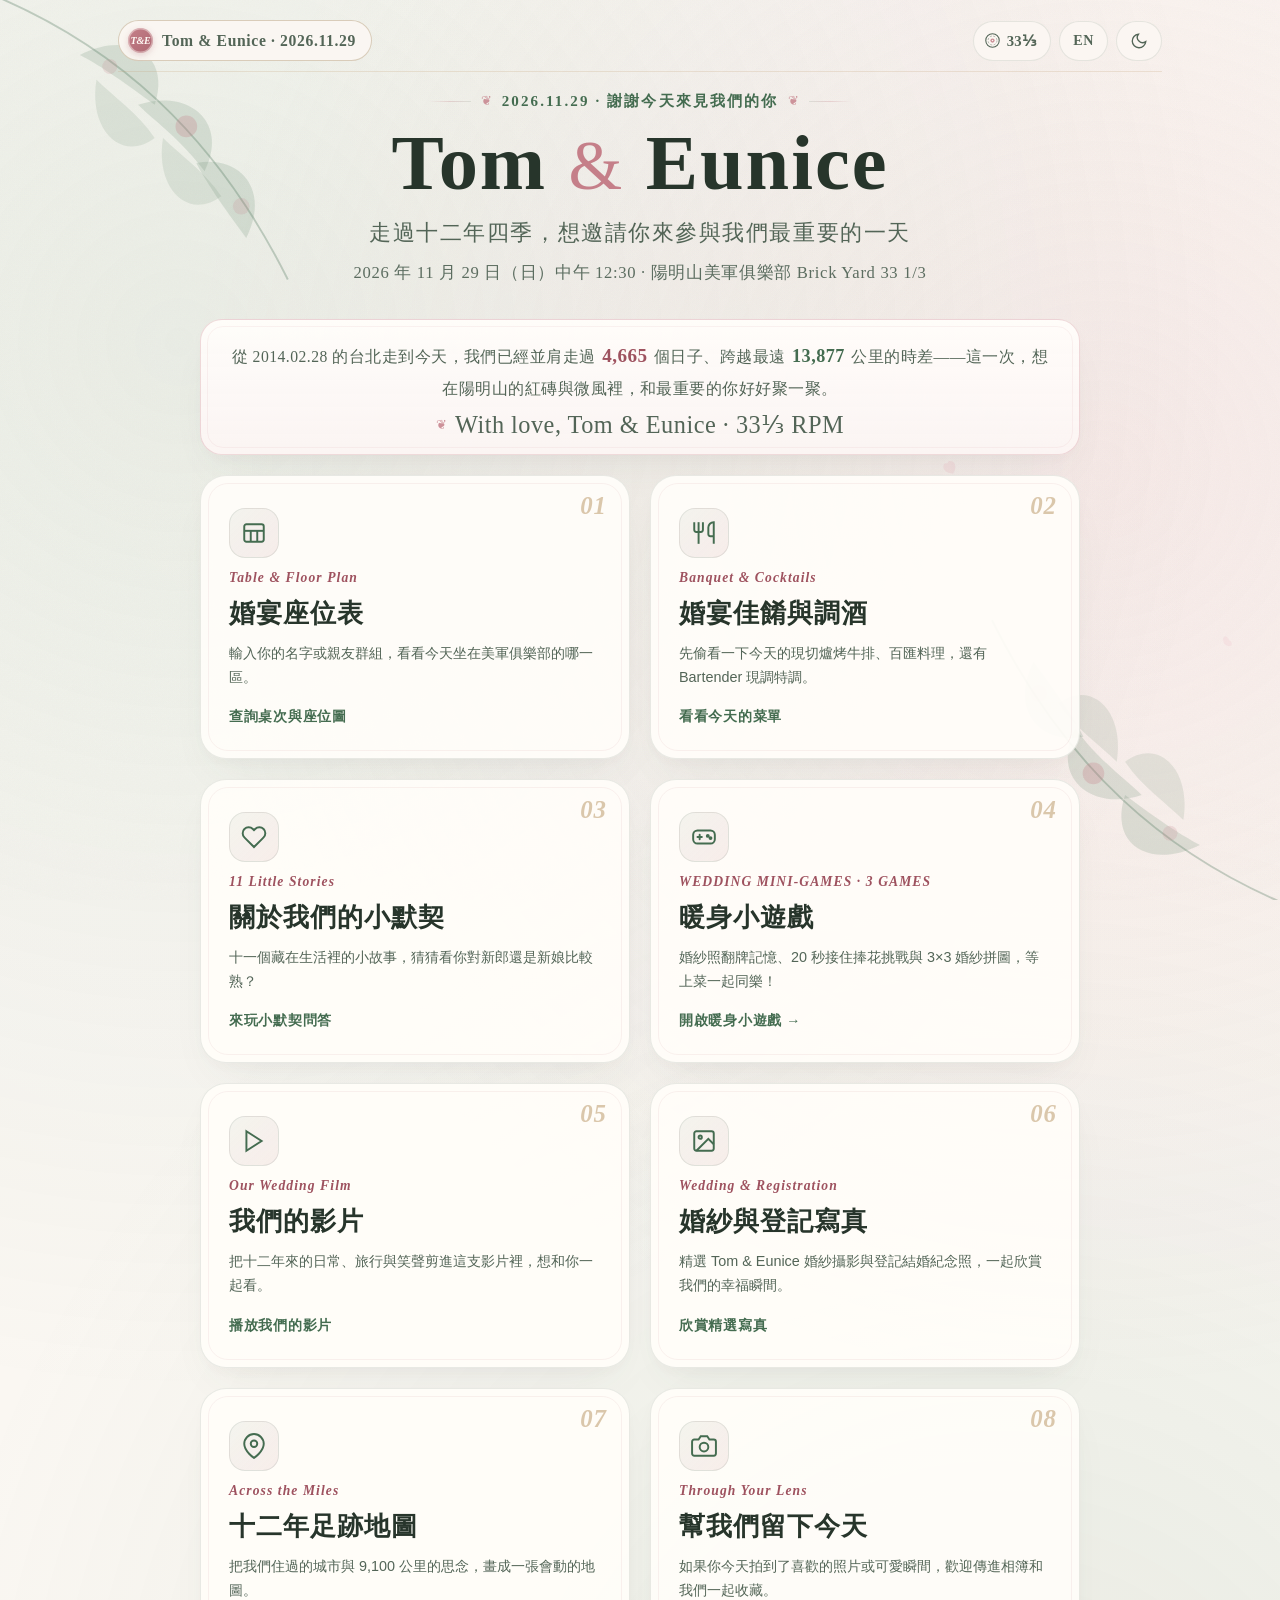
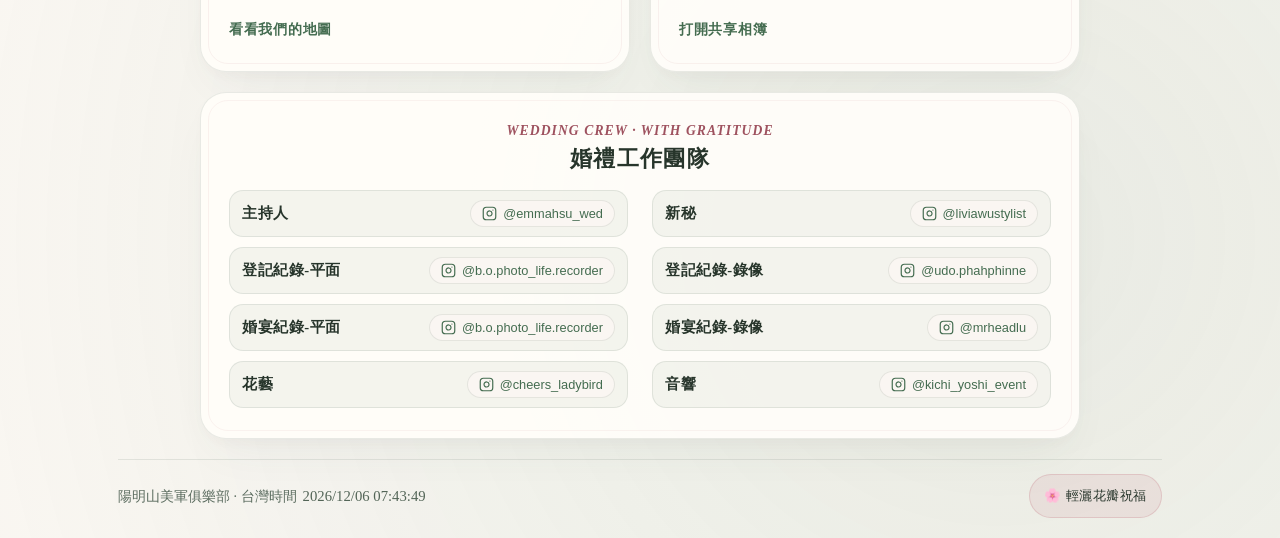
==== commit 05af5a06: "Upgrade Footprints map animation: comet trails, reunion bloom, cumulative km HUD, cinematic zoom, an" ====
--- a/index.html
+++ b/index.html
@@ -26,7 +26,7 @@
   <link rel="preconnect" href="https://fonts.googleapis.com" />
   <link rel="preconnect" href="https://fonts.gstatic.com" crossorigin />
   <link href="https://fonts.googleapis.com/css2?family=Cormorant+Garamond:ital,wght@0,500;0,600;0,700;1,400;1,600&family=Great+Vibes&family=Inter:wght@400;500;600&family=JetBrains+Mono:wght@500;600&family=Noto+Sans+TC:wght@400;500;600&family=Noto+Serif+TC:wght@400;500;600;700&display=swap" rel="stylesheet" />
-  <link rel="stylesheet" href="style.css?v=20261127s" />
+  <link rel="stylesheet" href="style.css?v=20261127t" />
 </head>
 <body>
   <canvas id="confetti-canvas" aria-hidden="true"></canvas>
@@ -811,7 +811,7 @@
     </footer>
   </div>
 
-  <script src="script.js?v=20261127s"></script>
+  <script src="script.js?v=20261127t"></script>
   <script src="games.js?v=20261127a"></script>
 </body>
 </html>
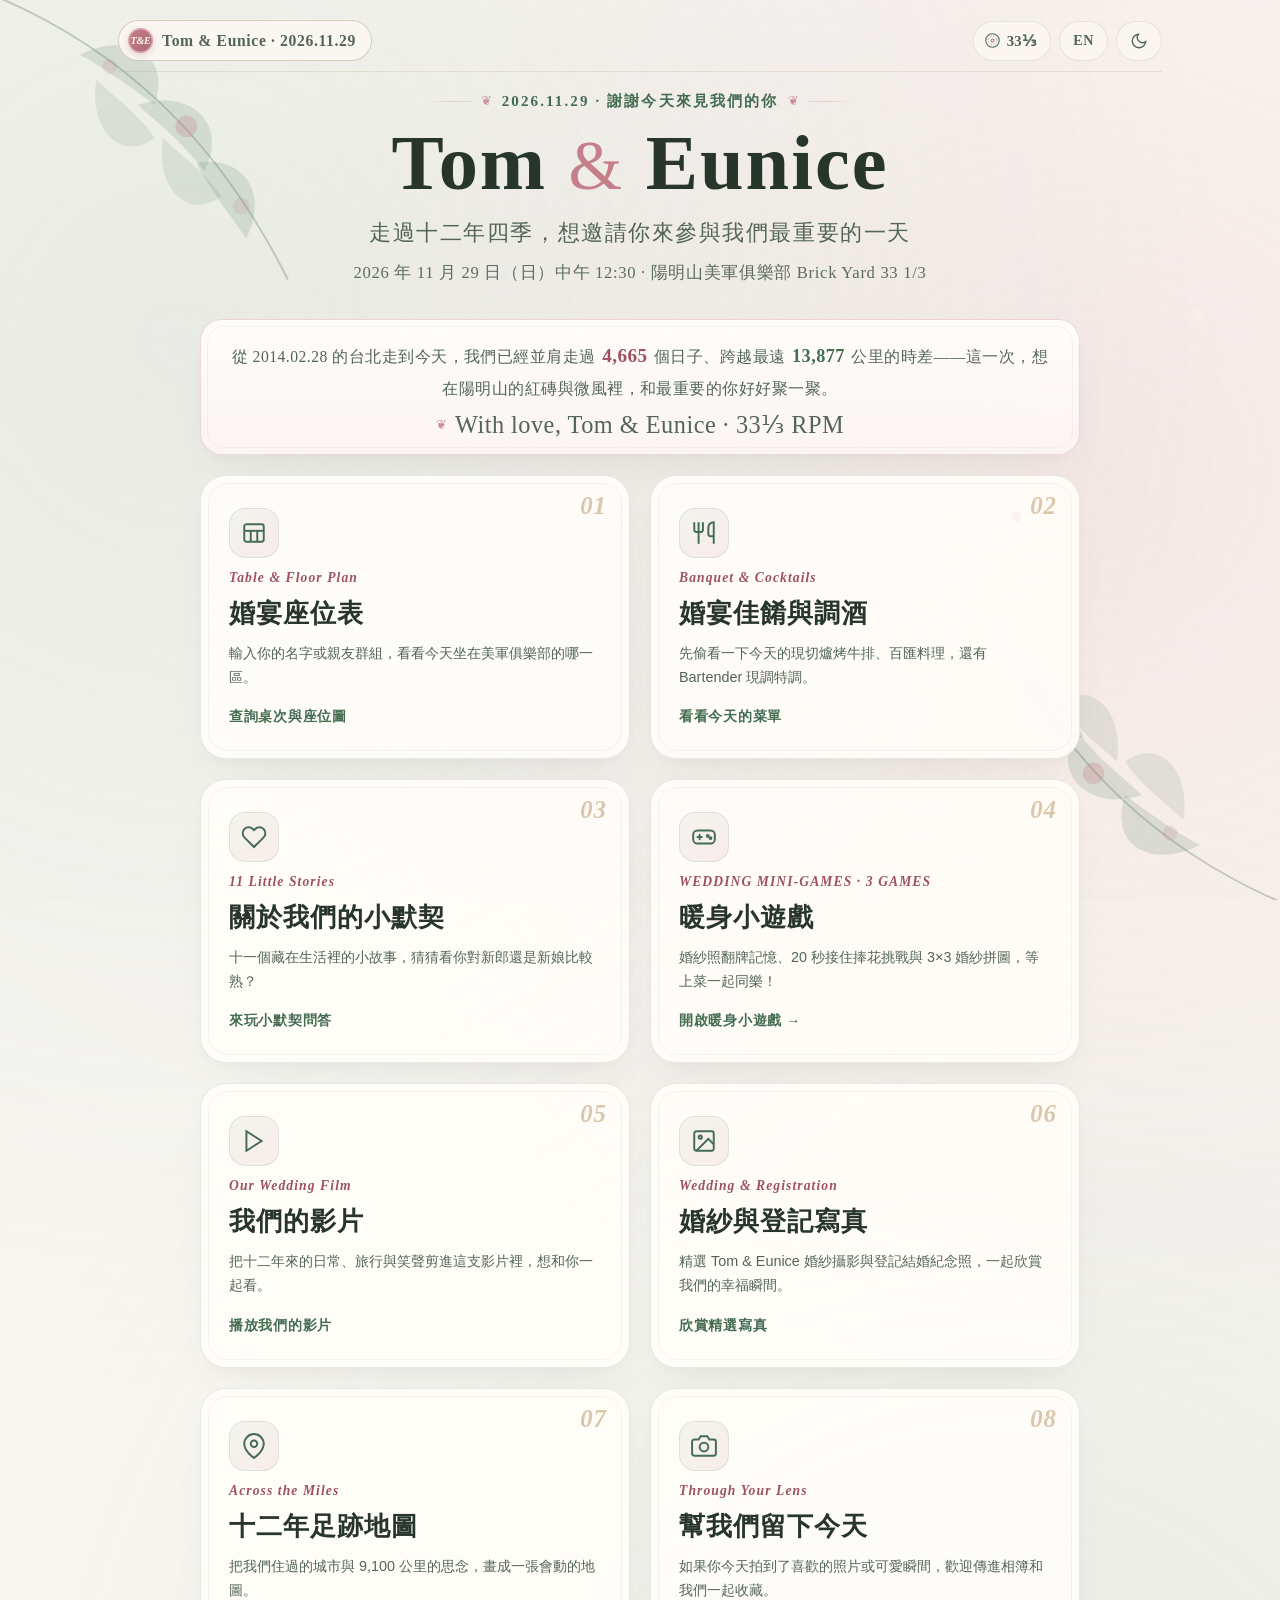
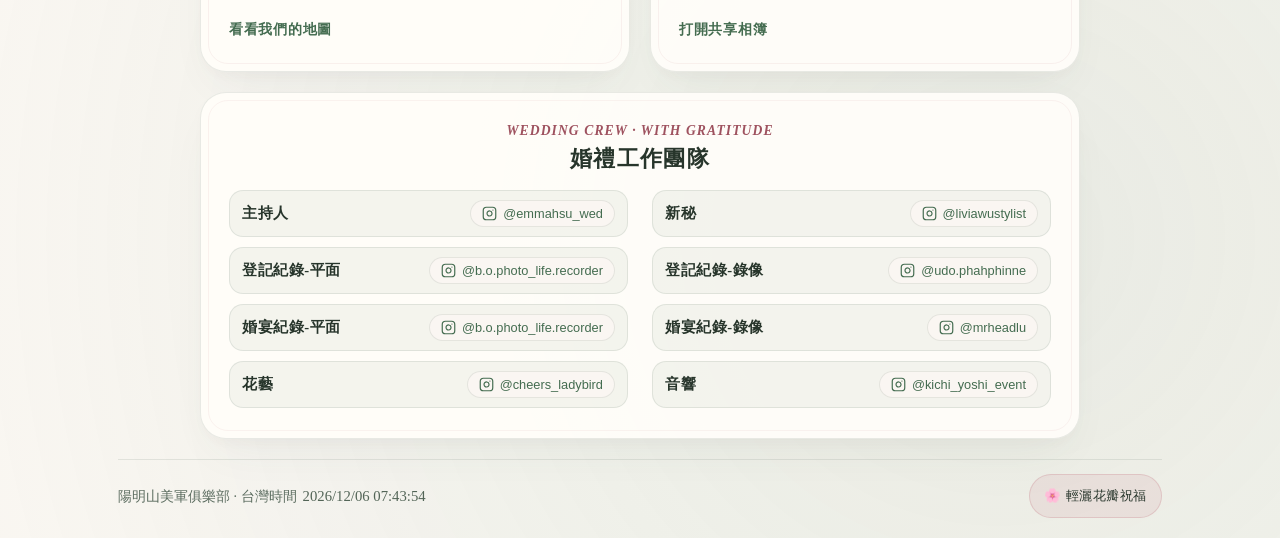
==== commit 37664379: "Route all abroad-to-Taiwan footprint legs via Taoyuan Airport (TPE) before domestic cities (v238)" ====
--- a/index.html
+++ b/index.html
@@ -26,7 +26,7 @@
   <link rel="preconnect" href="https://fonts.googleapis.com" />
   <link rel="preconnect" href="https://fonts.gstatic.com" crossorigin />
   <link href="https://fonts.googleapis.com/css2?family=Cormorant+Garamond:ital,wght@0,500;0,600;0,700;1,400;1,600&family=Great+Vibes&family=Inter:wght@400;500;600&family=JetBrains+Mono:wght@500;600&family=Noto+Sans+TC:wght@400;500;600&family=Noto+Serif+TC:wght@400;500;600;700&display=swap" rel="stylesheet" />
-  <link rel="stylesheet" href="style.css?v=20261127t" />
+  <link rel="stylesheet" href="style.css?v=20261128a" />
 </head>
 <body>
   <canvas id="confetti-canvas" aria-hidden="true"></canvas>
@@ -811,7 +811,7 @@
     </footer>
   </div>
 
-  <script src="script.js?v=20261127t"></script>
+  <script src="script.js?v=20261128a"></script>
   <script src="games.js?v=20261127a"></script>
 </body>
 </html>
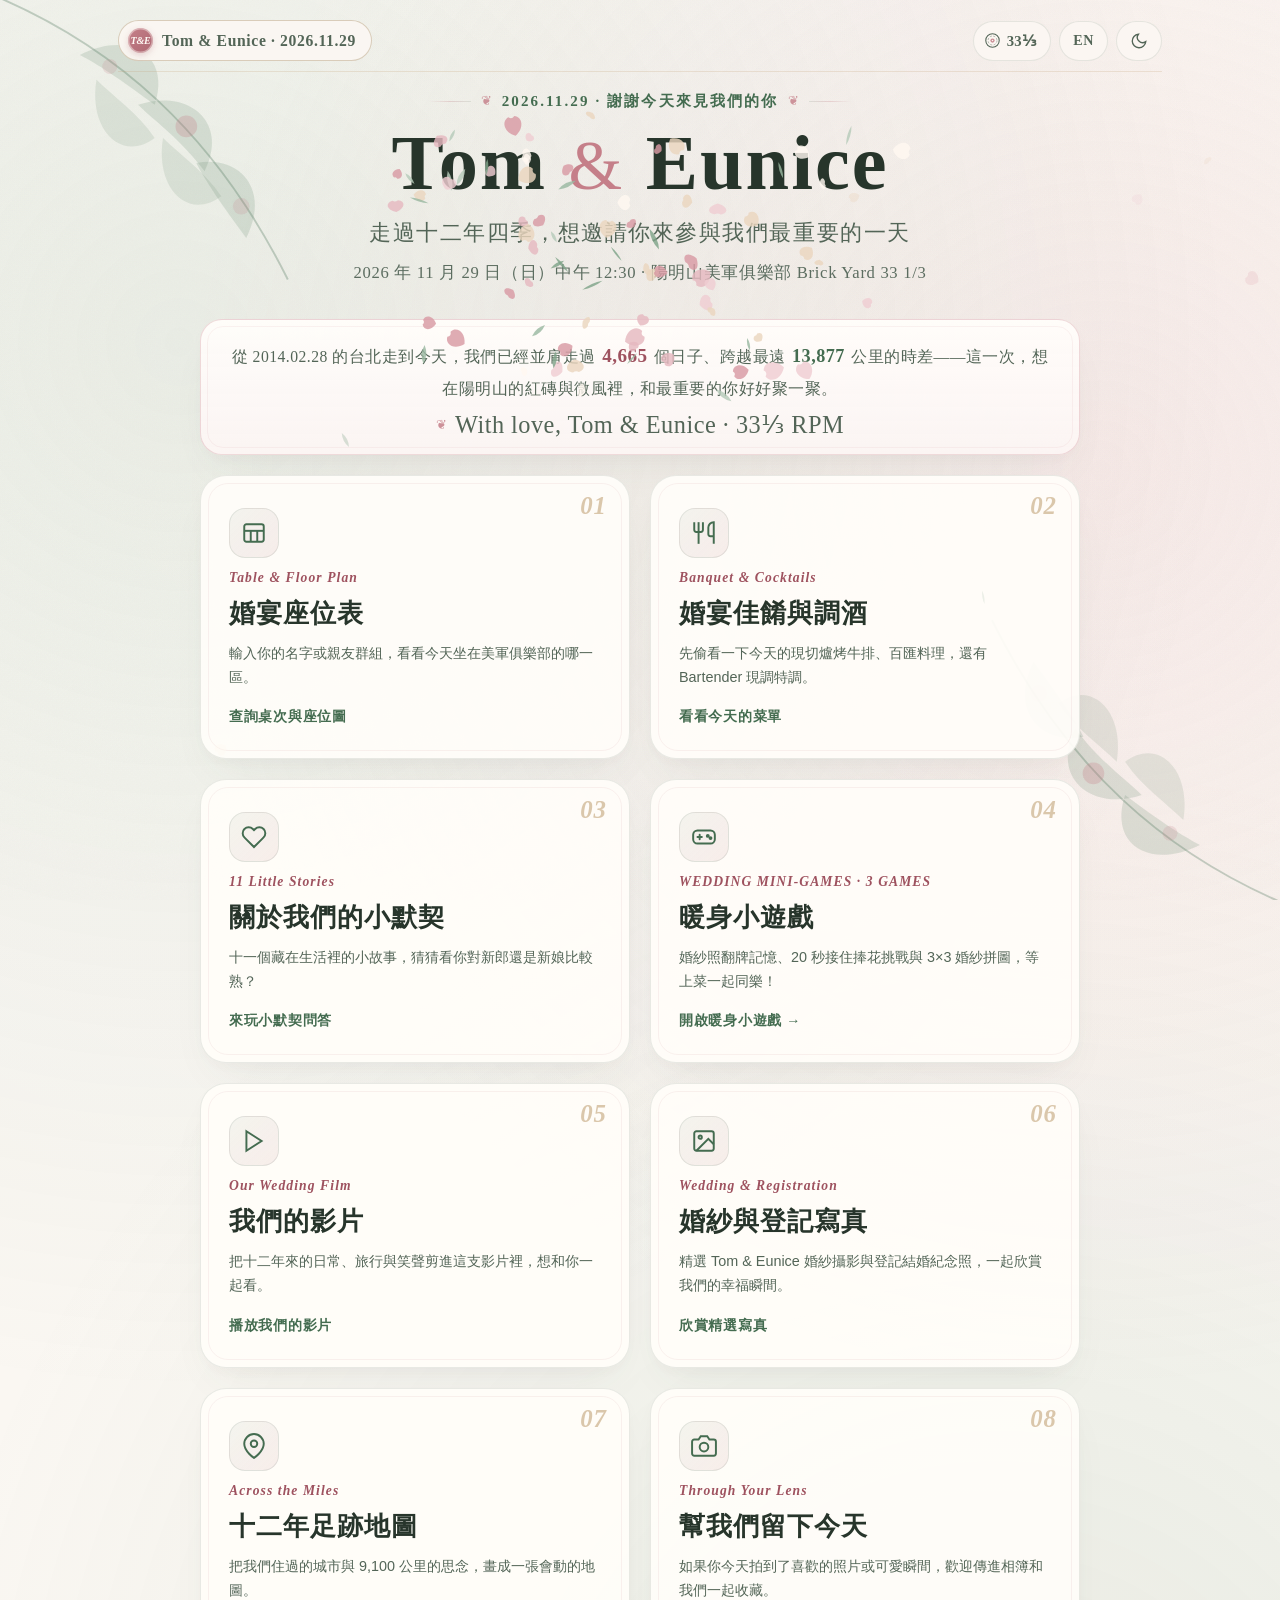
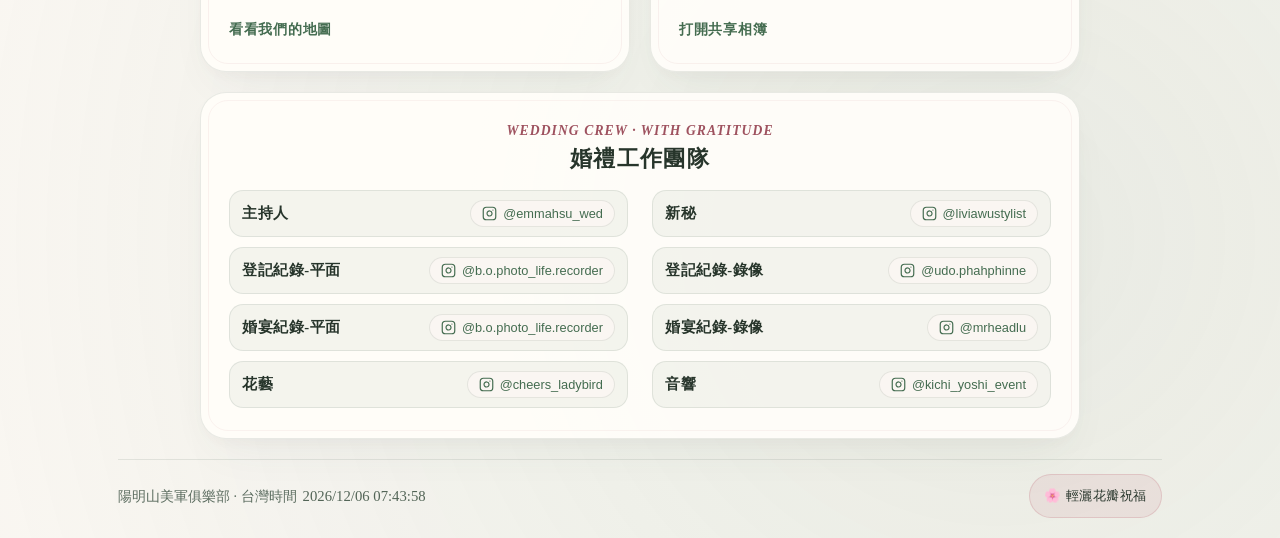
==== commit 4248d386: "Upgrade Footprints editorial timeline below map: 12-year KPI strip, serif year dividers, milestone a" ====
--- a/index.html
+++ b/index.html
@@ -26,7 +26,7 @@
   <link rel="preconnect" href="https://fonts.googleapis.com" />
   <link rel="preconnect" href="https://fonts.gstatic.com" crossorigin />
   <link href="https://fonts.googleapis.com/css2?family=Cormorant+Garamond:ital,wght@0,500;0,600;0,700;1,400;1,600&family=Great+Vibes&family=Inter:wght@400;500;600&family=JetBrains+Mono:wght@500;600&family=Noto+Sans+TC:wght@400;500;600&family=Noto+Serif+TC:wght@400;500;600;700&display=swap" rel="stylesheet" />
-  <link rel="stylesheet" href="style.css?v=20261128a" />
+  <link rel="stylesheet" href="style.css?v=20261128b" />
 </head>
 <body>
   <canvas id="confetti-canvas" aria-hidden="true"></canvas>
@@ -811,7 +811,7 @@
     </footer>
   </div>
 
-  <script src="script.js?v=20261128a"></script>
+  <script src="script.js?v=20261128b"></script>
   <script src="games.js?v=20261127a"></script>
 </body>
 </html>
--- a/style.css
+++ b/style.css
@@ -7993,6 +7993,139 @@
   white-space: nowrap;
 }
 
+/* Footprints Editorial Upgrade: 12-Year KPI Strip, Magazine Chapter Dividers & Map Sync Cues */
+.footprint-kpi-strip {
+  display: grid;
+  grid-template-columns: repeat(4, minmax(0, 1fr));
+  gap: 10px;
+  margin: 14px 0 12px;
+  padding: 14px 12px;
+  border-radius: 16px;
+  background: color-mix(in srgb, var(--surface-note) 75%, var(--surface-card));
+  border: 1px solid color-mix(in srgb, var(--champagne) 42%, var(--border-subtle));
+}
+
+.footprint-kpi-item {
+  display: flex;
+  flex-direction: column;
+  align-items: center;
+  justify-content: center;
+  text-align: center;
+  gap: 3px;
+  padding: 2px 6px;
+  position: relative;
+}
+
+.footprint-kpi-item:not(:last-child)::after {
+  content: '';
+  position: absolute;
+  right: -5px;
+  top: 18%;
+  bottom: 18%;
+  width: 1px;
+  background: color-mix(in srgb, var(--champagne) 38%, var(--border-subtle));
+}
+
+.footprint-kpi-num {
+  font-family: 'Cormorant Garamond', 'Noto Serif TC', Georgia, serif;
+  font-size: clamp(1.38rem, 2.5vw, 1.82rem);
+  font-weight: 700;
+  line-height: 1.05;
+  letter-spacing: 0.01em;
+  color: var(--text-primary);
+}
+
+.footprint-kpi-label {
+  font-size: 0.72rem;
+  font-weight: 500;
+  color: var(--text-muted);
+  line-height: 1.35;
+}
+
+@media (max-width: 640px) {
+  .footprint-kpi-strip {
+    grid-template-columns: repeat(2, minmax(0, 1fr));
+    gap: 12px 10px;
+    padding: 12px 10px;
+  }
+  .footprint-kpi-item:not(:last-child)::after {
+    display: none;
+  }
+}
+
+.timeline-chapter-year {
+  display: inline-flex;
+  align-items: baseline;
+  gap: 8px;
+}
+
+.timeline-chapter-yr-num {
+  font-family: 'Cormorant Garamond', Georgia, serif;
+  font-style: italic;
+  font-size: 1.42rem;
+  font-weight: 700;
+  color: var(--text-primary);
+  letter-spacing: 0.02em;
+}
+
+.timeline-chapter-yr-sub {
+  font-size: 0.78rem;
+  font-weight: 600;
+  letter-spacing: 0.08em;
+  color: var(--text-muted);
+}
+
+.timeline-item.is-milestone {
+  border-left: 3px solid var(--champagne);
+  background: color-mix(in srgb, var(--surface-note) 42%, var(--surface-card));
+}
+
+.timeline-item.is-milestone::before {
+  background: var(--champagne);
+  box-shadow: 0 0 0 3px color-mix(in srgb, var(--champagne) 28%, transparent);
+}
+
+.timeline-card-footer {
+  display: flex;
+  align-items: center;
+  justify-content: flex-end;
+  margin-top: 8px;
+  padding-top: 6px;
+  border-top: 1px dashed color-mix(in srgb, var(--border-subtle) 80%, transparent);
+}
+
+.timeline-map-cue {
+  font-size: 0.73rem;
+  font-weight: 600;
+  letter-spacing: 0.02em;
+}
+
+.timeline-map-cue.is-idle {
+  color: var(--text-muted);
+  opacity: 0.78;
+  transition: opacity 0.16s ease, color 0.16s ease;
+}
+
+.timeline-item:hover .timeline-map-cue.is-idle {
+  color: var(--blush-text);
+  opacity: 1;
+}
+
+.timeline-map-cue.is-live {
+  display: none;
+  color: var(--blush-text);
+}
+
+.timeline-item.is-current .timeline-map-cue.is-idle {
+  display: none;
+}
+
+.timeline-item.is-current .timeline-map-cue.is-live {
+  display: inline-flex;
+  align-items: center;
+  gap: 4px;
+}
+
 .editorial-reveal {
   opacity: 0;
   transform: translateY(14px);
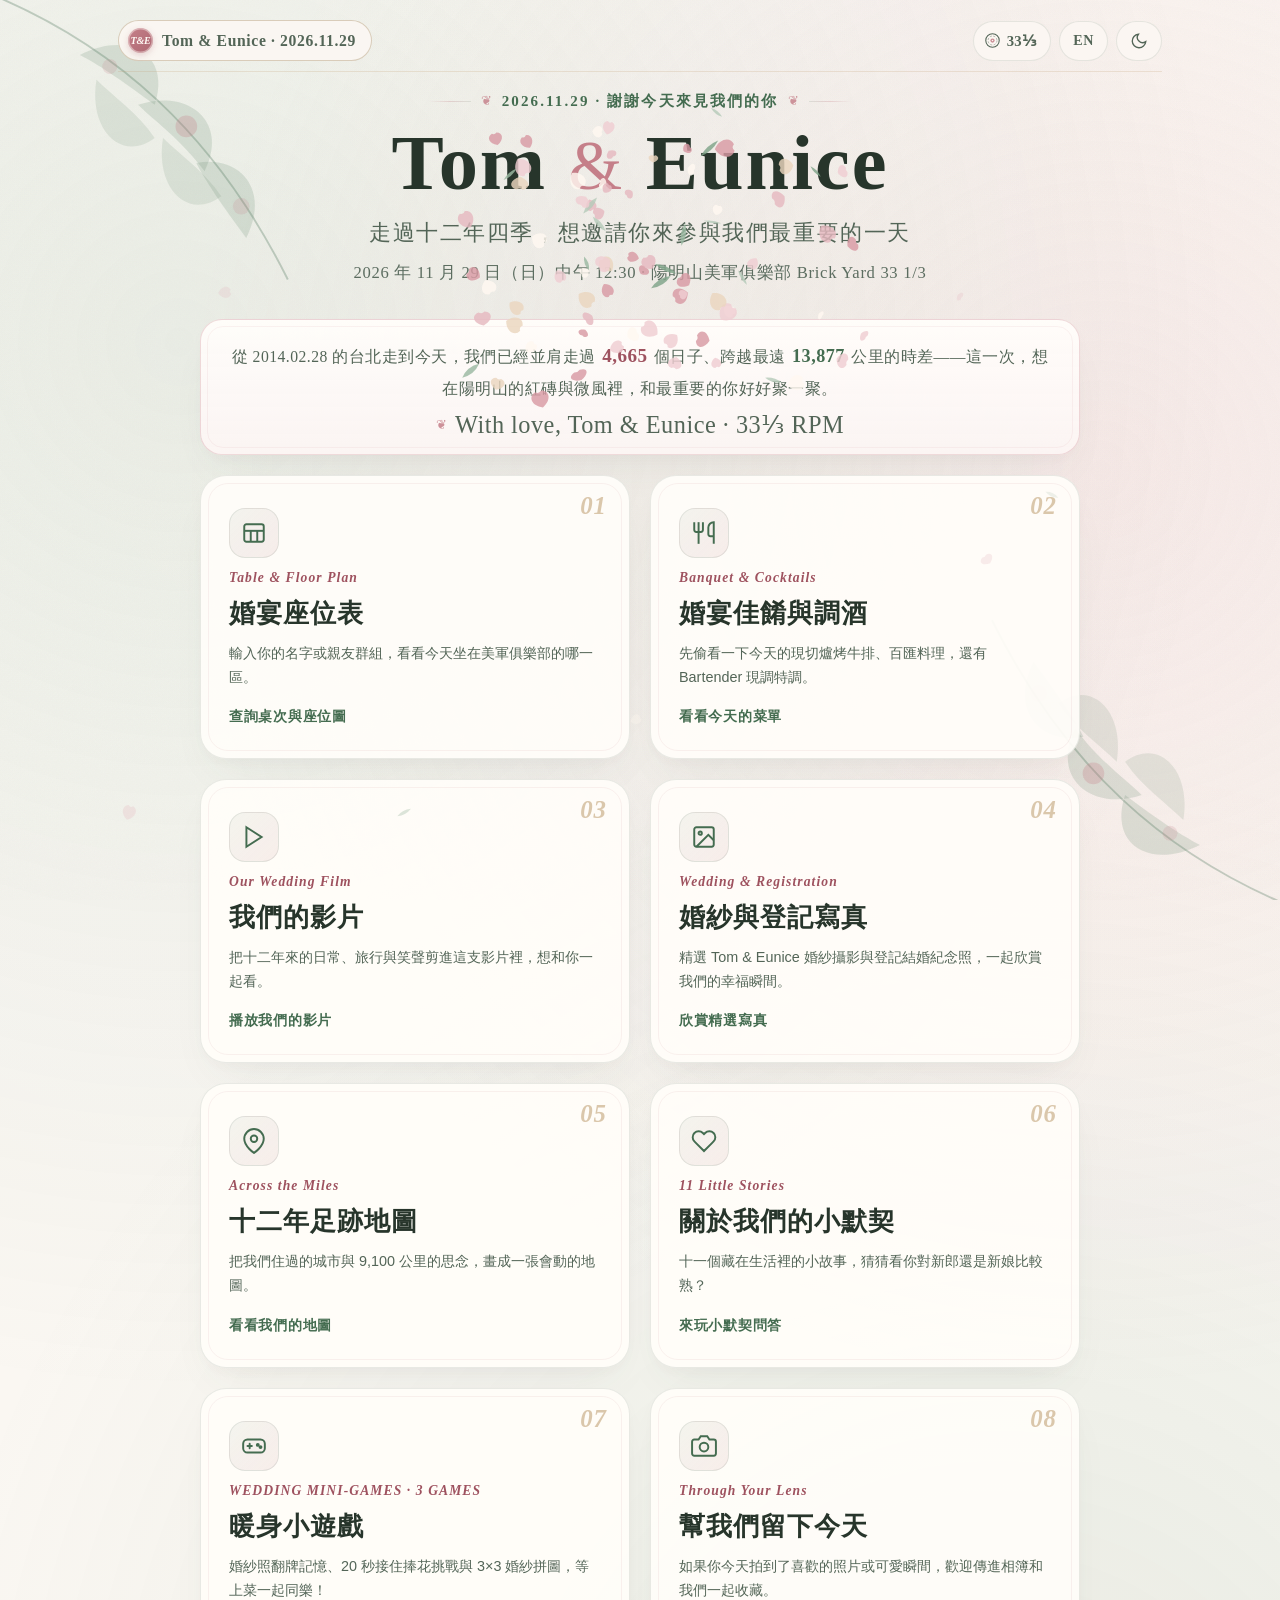
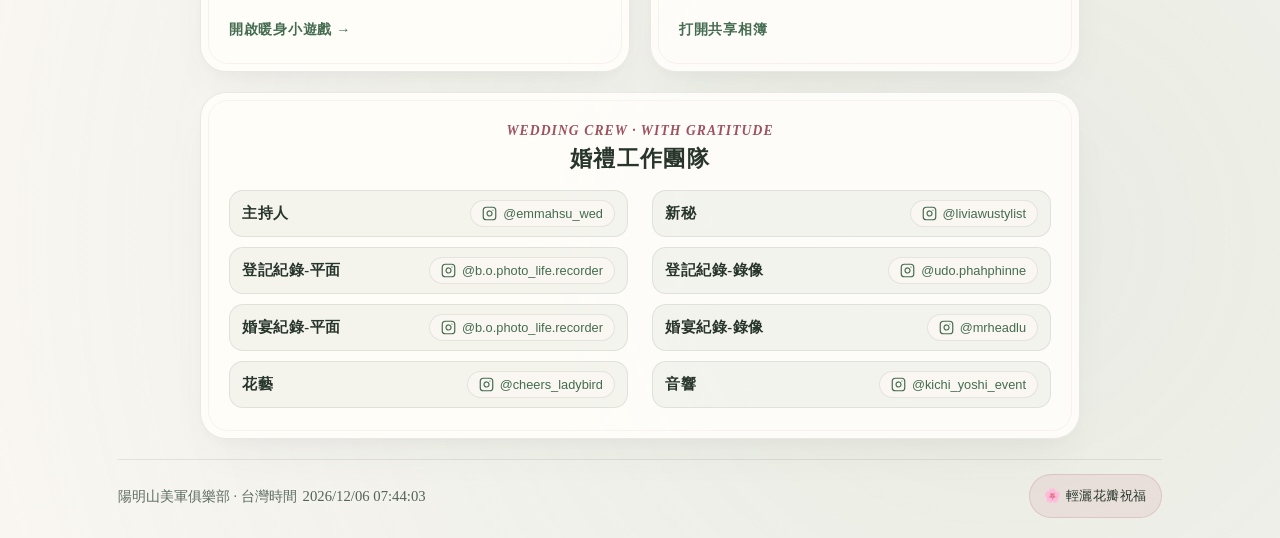
==== commit 12825d0f: "Add country flags after all footprint cities (11 countries) and move Quiz after Video/Gallery/Footpr" ====
--- a/index.html
+++ b/index.html
@@ -26,7 +26,7 @@
   <link rel="preconnect" href="https://fonts.googleapis.com" />
   <link rel="preconnect" href="https://fonts.gstatic.com" crossorigin />
   <link href="https://fonts.googleapis.com/css2?family=Cormorant+Garamond:ital,wght@0,500;0,600;0,700;1,400;1,600&family=Great+Vibes&family=Inter:wght@400;500;600&family=JetBrains+Mono:wght@500;600&family=Noto+Sans+TC:wght@400;500;600&family=Noto+Serif+TC:wght@400;500;600;700&display=swap" rel="stylesheet" />
-  <link rel="stylesheet" href="style.css?v=20261128b" />
+  <link rel="stylesheet" href="style.css?v=20261128c" />
 </head>
 <body>
   <canvas id="confetti-canvas" aria-hidden="true"></canvas>
@@ -270,6 +270,50 @@
           </button>
 
           <!-- Card 3: Couple Quiz -->
+
+          <!-- Card 4: Wedding Mini-Games -->
+
+          <!-- Card 5: Wedding Video -->
+          <button type="button" class="choice-card" id="choose-video-card">
+            <div class="choice-icon-wrap">
+              <svg viewBox="0 0 24 24" width="26" height="26" fill="none" stroke="currentColor" stroke-width="1.8">
+                <polygon points="5 3 19 12 5 21 5 3"></polygon>
+              </svg>
+            </div>
+            <span class="choice-eyebrow" id="video-card-eyebrow">OUR WEDDING FILM</span>
+            <h2 class="choice-title" id="video-card-title">新人影片</h2>
+            <p class="choice-desc" id="video-card-desc">觀賞 Tom &amp; Eunice 的專屬婚禮影片，一起見證我們的幸福故事</p>
+            <span class="choice-cta" id="video-card-cta">點擊觀賞影片 →</span>
+          </button>
+
+          <!-- Card 6: Past Photos Gallery -->
+          <button type="button" class="choice-card" id="choose-gallery-card">
+            <div class="choice-icon-wrap">
+              <svg viewBox="0 0 24 24" width="26" height="26" fill="none" stroke="currentColor" stroke-width="1.8">
+                <rect x="3" y="3" width="18" height="18" rx="2" ry="2"></rect>
+                <circle cx="8.5" cy="8.5" r="1.5"></circle>
+                <polyline points="21 15 16 10 5 21"></polyline>
+              </svg>
+            </div>
+            <span class="choice-eyebrow" id="gallery-card-eyebrow">OUR MEMORIES · 2014–2026</span>
+            <h2 class="choice-title" id="gallery-card-title">新人過去照片</h2>
+            <p class="choice-desc" id="gallery-card-desc">回顧 Tom &amp; Eunice 從相識、相戀到步入禮堂的珍貴歲月寫真</p>
+            <span class="choice-cta" id="gallery-card-cta">瀏覽回憶相簿 →</span>
+          </button>
+
+          <!-- Card 7: Love Footprint & Map Timeline -->
+          <button type="button" class="choice-card" id="choose-footprints-card">
+            <div class="choice-icon-wrap">
+              <svg viewBox="0 0 24 24" width="26" height="26" fill="none" stroke="currentColor" stroke-width="1.8">
+                <path d="M21 10c0 7-9 13-9 13s-9-6-9-13a9 9 0 0 1 18 0z"></path>
+                <circle cx="12" cy="10" r="3"></circle>
+              </svg>
+            </div>
+            <span class="choice-eyebrow" id="footprints-card-eyebrow">LOVE FOOTPRINTS · GOOGLE MAPS TIMELINE</span>
+            <h2 class="choice-title" id="footprints-card-title">新人交往軌跡</h2>
+            <p class="choice-desc" id="footprints-card-desc">探索 Tom &amp; Eunice 的 Google Maps 戀愛足跡與跨國旅行地圖紀錄</p>
+            <span class="choice-cta" id="footprints-card-cta">探索交往軌跡地圖 →</span>
+          </button>
           <button type="button" class="choice-card" id="choose-quiz-card">
             <div class="choice-icon-wrap">
               <svg viewBox="0 0 24 24" width="26" height="26" fill="none" stroke="currentColor" stroke-width="1.8">
@@ -281,8 +325,6 @@
             <p class="choice-desc" id="quiz-card-desc">挑戰暖身題與 10 道關於新人的趣味問答，看看您對新郎還是新娘最熟悉！</p>
             <span class="choice-cta" id="quiz-card-cta">開始挑戰問答 →</span>
           </button>
-
-          <!-- Card 4: Wedding Mini-Games -->
           <button type="button" class="choice-card" id="choose-games-card">
             <div class="choice-icon-wrap">
               <svg viewBox="0 0 24 24" width="26" height="26" fill="none" stroke="currentColor" stroke-width="1.8" stroke-linecap="round" stroke-linejoin="round">
@@ -297,48 +339,6 @@
             <h2 class="choice-title" id="games-card-title">暖身小遊戲</h2>
             <p class="choice-desc" id="games-card-desc">婚紗照翻牌記憶、20 秒接住捧花挑戰與 3×3 婚紗拼圖，等上菜一起同樂！</p>
             <span class="choice-cta" id="games-card-cta">開啟暖身小遊戲 →</span>
-          </button>
-
-          <!-- Card 5: Wedding Video -->
-          <button type="button" class="choice-card" id="choose-video-card">
-            <div class="choice-icon-wrap">
-              <svg viewBox="0 0 24 24" width="26" height="26" fill="none" stroke="currentColor" stroke-width="1.8">
-                <polygon points="5 3 19 12 5 21 5 3"></polygon>
-              </svg>
-            </div>
-            <span class="choice-eyebrow" id="video-card-eyebrow">OUR WEDDING FILM</span>
-            <h2 class="choice-title" id="video-card-title">新人影片</h2>
-            <p class="choice-desc" id="video-card-desc">觀賞 Tom &amp; Eunice 的專屬婚禮影片，一起見證我們的幸福故事</p>
-            <span class="choice-cta" id="video-card-cta">點擊觀賞影片 →</span>
-          </button>
-
-          <!-- Card 6: Past Photos Gallery -->
-          <button type="button" class="choice-card" id="choose-gallery-card">
-            <div class="choice-icon-wrap">
-              <svg viewBox="0 0 24 24" width="26" height="26" fill="none" stroke="currentColor" stroke-width="1.8">
-                <rect x="3" y="3" width="18" height="18" rx="2" ry="2"></rect>
-                <circle cx="8.5" cy="8.5" r="1.5"></circle>
-                <polyline points="21 15 16 10 5 21"></polyline>
-              </svg>
-            </div>
-            <span class="choice-eyebrow" id="gallery-card-eyebrow">OUR MEMORIES · 2014–2026</span>
-            <h2 class="choice-title" id="gallery-card-title">新人過去照片</h2>
-            <p class="choice-desc" id="gallery-card-desc">回顧 Tom &amp; Eunice 從相識、相戀到步入禮堂的珍貴歲月寫真</p>
-            <span class="choice-cta" id="gallery-card-cta">瀏覽回憶相簿 →</span>
-          </button>
-
-          <!-- Card 7: Love Footprint & Map Timeline -->
-          <button type="button" class="choice-card" id="choose-footprints-card">
-            <div class="choice-icon-wrap">
-              <svg viewBox="0 0 24 24" width="26" height="26" fill="none" stroke="currentColor" stroke-width="1.8">
-                <path d="M21 10c0 7-9 13-9 13s-9-6-9-13a9 9 0 0 1 18 0z"></path>
-                <circle cx="12" cy="10" r="3"></circle>
-              </svg>
-            </div>
-            <span class="choice-eyebrow" id="footprints-card-eyebrow">LOVE FOOTPRINTS · GOOGLE MAPS TIMELINE</span>
-            <h2 class="choice-title" id="footprints-card-title">新人交往軌跡</h2>
-            <p class="choice-desc" id="footprints-card-desc">探索 Tom &amp; Eunice 的 Google Maps 戀愛足跡與跨國旅行地圖紀錄</p>
-            <span class="choice-cta" id="footprints-card-cta">探索交往軌跡地圖 →</span>
           </button>
 
           <!-- Card 8: Share Photos (Google Photos) -->
@@ -430,10 +430,10 @@
           <div class="hub-tabs-group">
             <button type="button" class="hub-tab-pill" id="tab-seating-btn">🪑 座位表</button>
             <button type="button" class="hub-tab-pill" id="tab-menu-btn">🍽️ 婚宴餐點</button>
-            <button type="button" class="hub-tab-pill" id="tab-quiz-btn">🌿 了解新人</button>
             <button type="button" class="hub-tab-pill" id="tab-video-btn">🎬 新人影片</button>
             <button type="button" class="hub-tab-pill" id="tab-gallery-btn">🎞️ 過去照片</button>
             <button type="button" class="hub-tab-pill" id="tab-footprints-btn">🗺️ 交往軌跡</button>
+            <button type="button" class="hub-tab-pill" id="tab-quiz-btn">🌿 了解新人</button>
             <button type="button" class="hub-tab-pill" id="tab-share-photos-btn">📸 分享照片</button>
           </div>
         </div>
@@ -811,7 +811,7 @@
     </footer>
   </div>
 
-  <script src="script.js?v=20261128b"></script>
+  <script src="script.js?v=20261128c"></script>
   <script src="games.js?v=20261127a"></script>
 </body>
 </html>
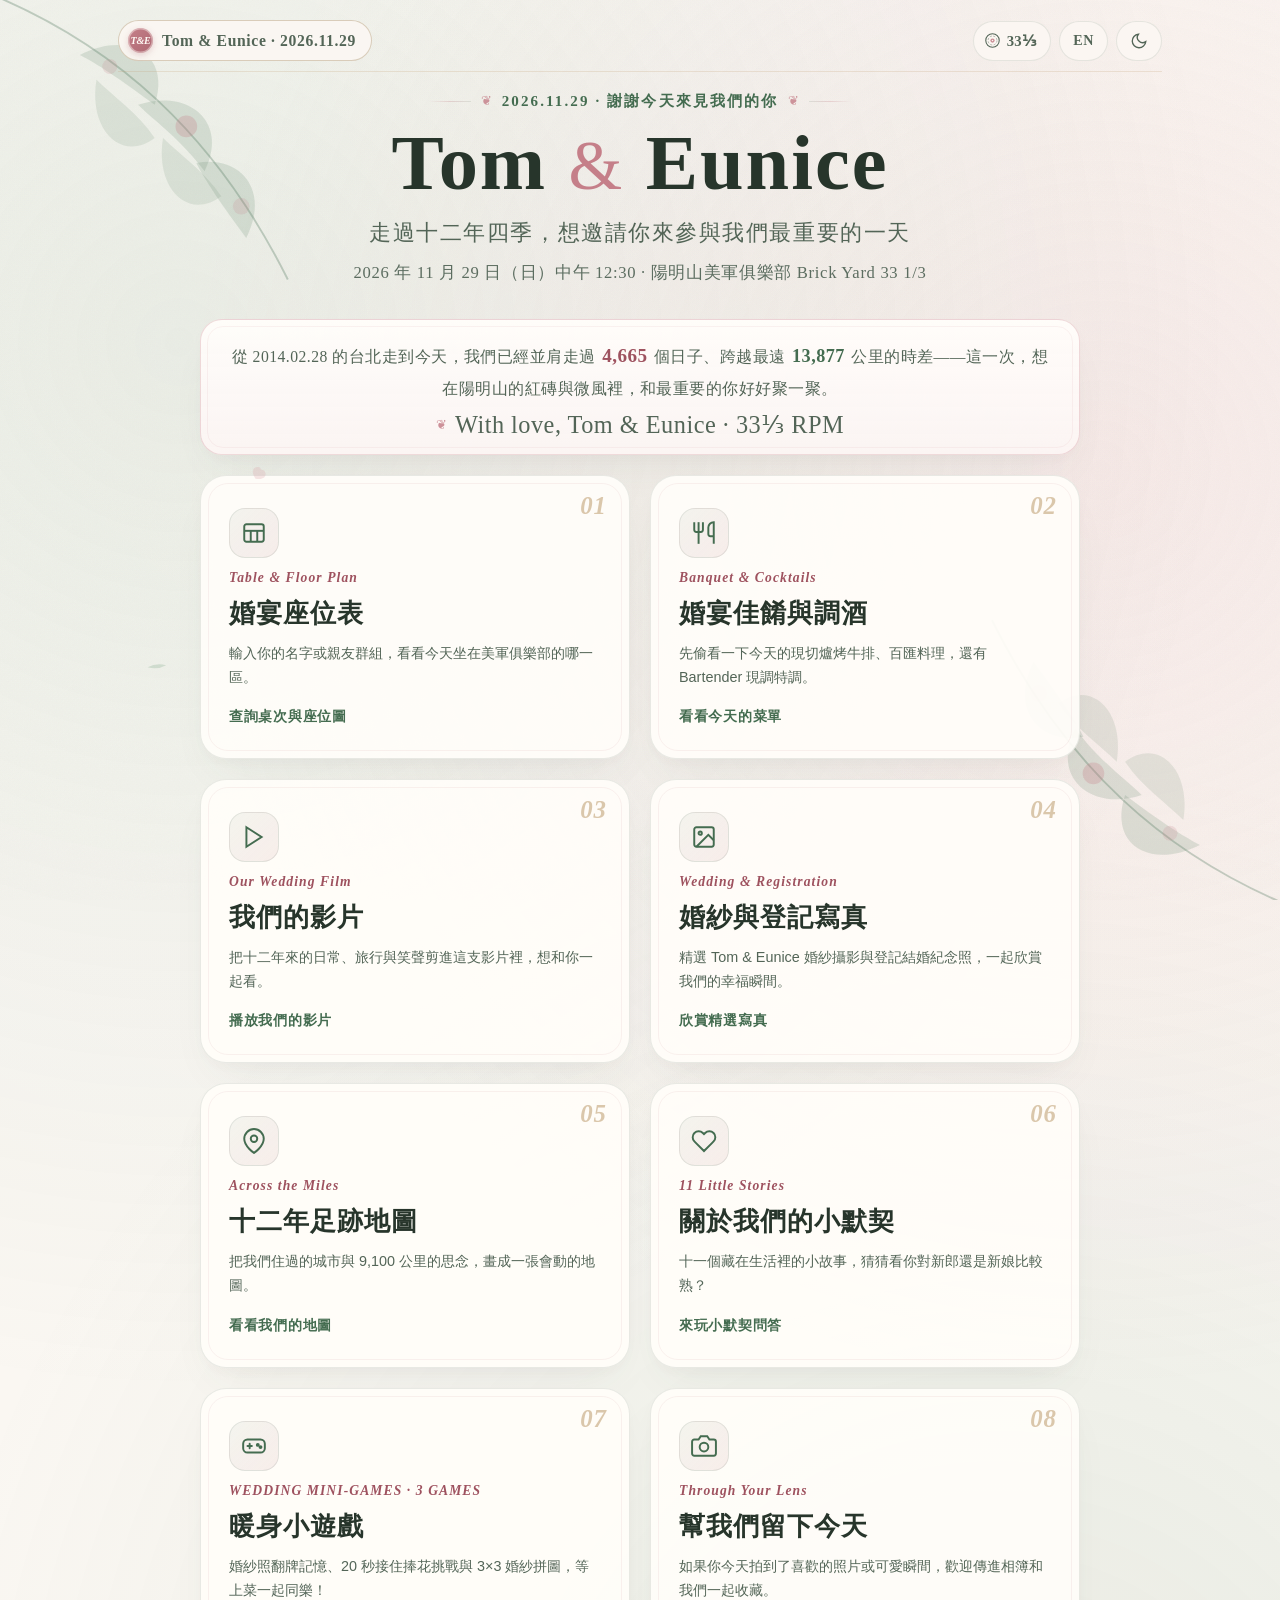
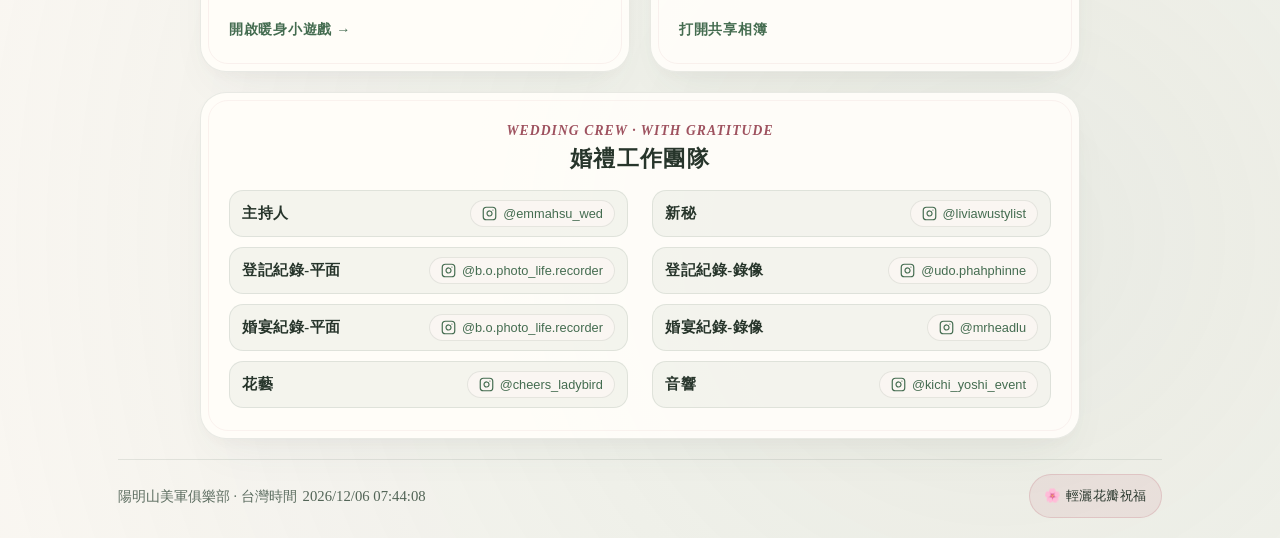
==== commit 11a09976: "Add centered calligraphy quill chapter card (108s pace) and Marauder's Map seating search spotlight " ====
--- a/index.html
+++ b/index.html
@@ -26,7 +26,7 @@
   <link rel="preconnect" href="https://fonts.googleapis.com" />
   <link rel="preconnect" href="https://fonts.gstatic.com" crossorigin />
   <link href="https://fonts.googleapis.com/css2?family=Cormorant+Garamond:ital,wght@0,500;0,600;0,700;1,400;1,600&family=Great+Vibes&family=Inter:wght@400;500;600&family=JetBrains+Mono:wght@500;600&family=Noto+Sans+TC:wght@400;500;600&family=Noto+Serif+TC:wght@400;500;600;700&display=swap" rel="stylesheet" />
-  <link rel="stylesheet" href="style.css?v=20261128c" />
+  <link rel="stylesheet" href="style.css?v=20261128d" />
 </head>
 <body>
   <canvas id="confetti-canvas" aria-hidden="true"></canvas>
@@ -811,7 +811,7 @@
     </footer>
   </div>
 
-  <script src="script.js?v=20261128c"></script>
+  <script src="script.js?v=20261128d"></script>
   <script src="games.js?v=20261127a"></script>
 </body>
 </html>
--- a/style.css
+++ b/style.css
@@ -7993,6 +7993,43 @@
   white-space: nowrap;
 }
 
+#seating-photo-stage .seating-chart-img,
+#seating-photo-stage .seating-map-img,
+#seating-photo-stage img {
+  transition: filter 0.45s ease;
+}
+
+#seating-photo-stage.is-marauder-revealed img {
+  filter: brightness(0.34) sepia(0.32) contrast(1.1);
+}
+
+#seating-photo-stage.is-marauder-revealed .seating-zone-hotspot:not(.seating-reception-hotspot),
+#seating-photo-stage.is-marauder-revealed .seating-restroom-group,
+#seating-photo-stage.is-marauder-revealed .seating-kitchen-group,
+#seating-photo-stage.is-marauder-revealed .seating-bar-group,
+#seating-photo-stage.is-marauder-revealed .seating-buffet-group,
+#seating-photo-stage.is-marauder-revealed .seating-entrance-group {
+  opacity: 0.14 !important;
+  transition: opacity 0.4s ease;
+}
+
+#seating-photo-stage.is-marauder-revealed .seating-reception-group {
+  opacity: 1 !important;
+  filter: drop-shadow(0 0 18px rgba(253, 224, 71, 0.95)) drop-shadow(0 0 36px rgba(212, 162, 74, 0.75));
+}
+
+#seating-photo-stage.is-marauder-revealed .seating-reception-hotspot {
+  stroke: #fde047 !important;
+  stroke-width: 12px !important;
+  fill: rgba(250, 204, 21, 0.48) !important;
+  animation: marauderRevealGlow 0.9s ease-in-out infinite alternate;
+}
+
+@keyframes marauderRevealGlow {
+  from { opacity: 0.72; }
+  to { opacity: 1; }
+}
+
 /* Footprints Editorial Upgrade: 12-Year KPI Strip, Magazine Chapter Dividers & Map Sync Cues */
 .footprint-kpi-strip {
   display: grid;
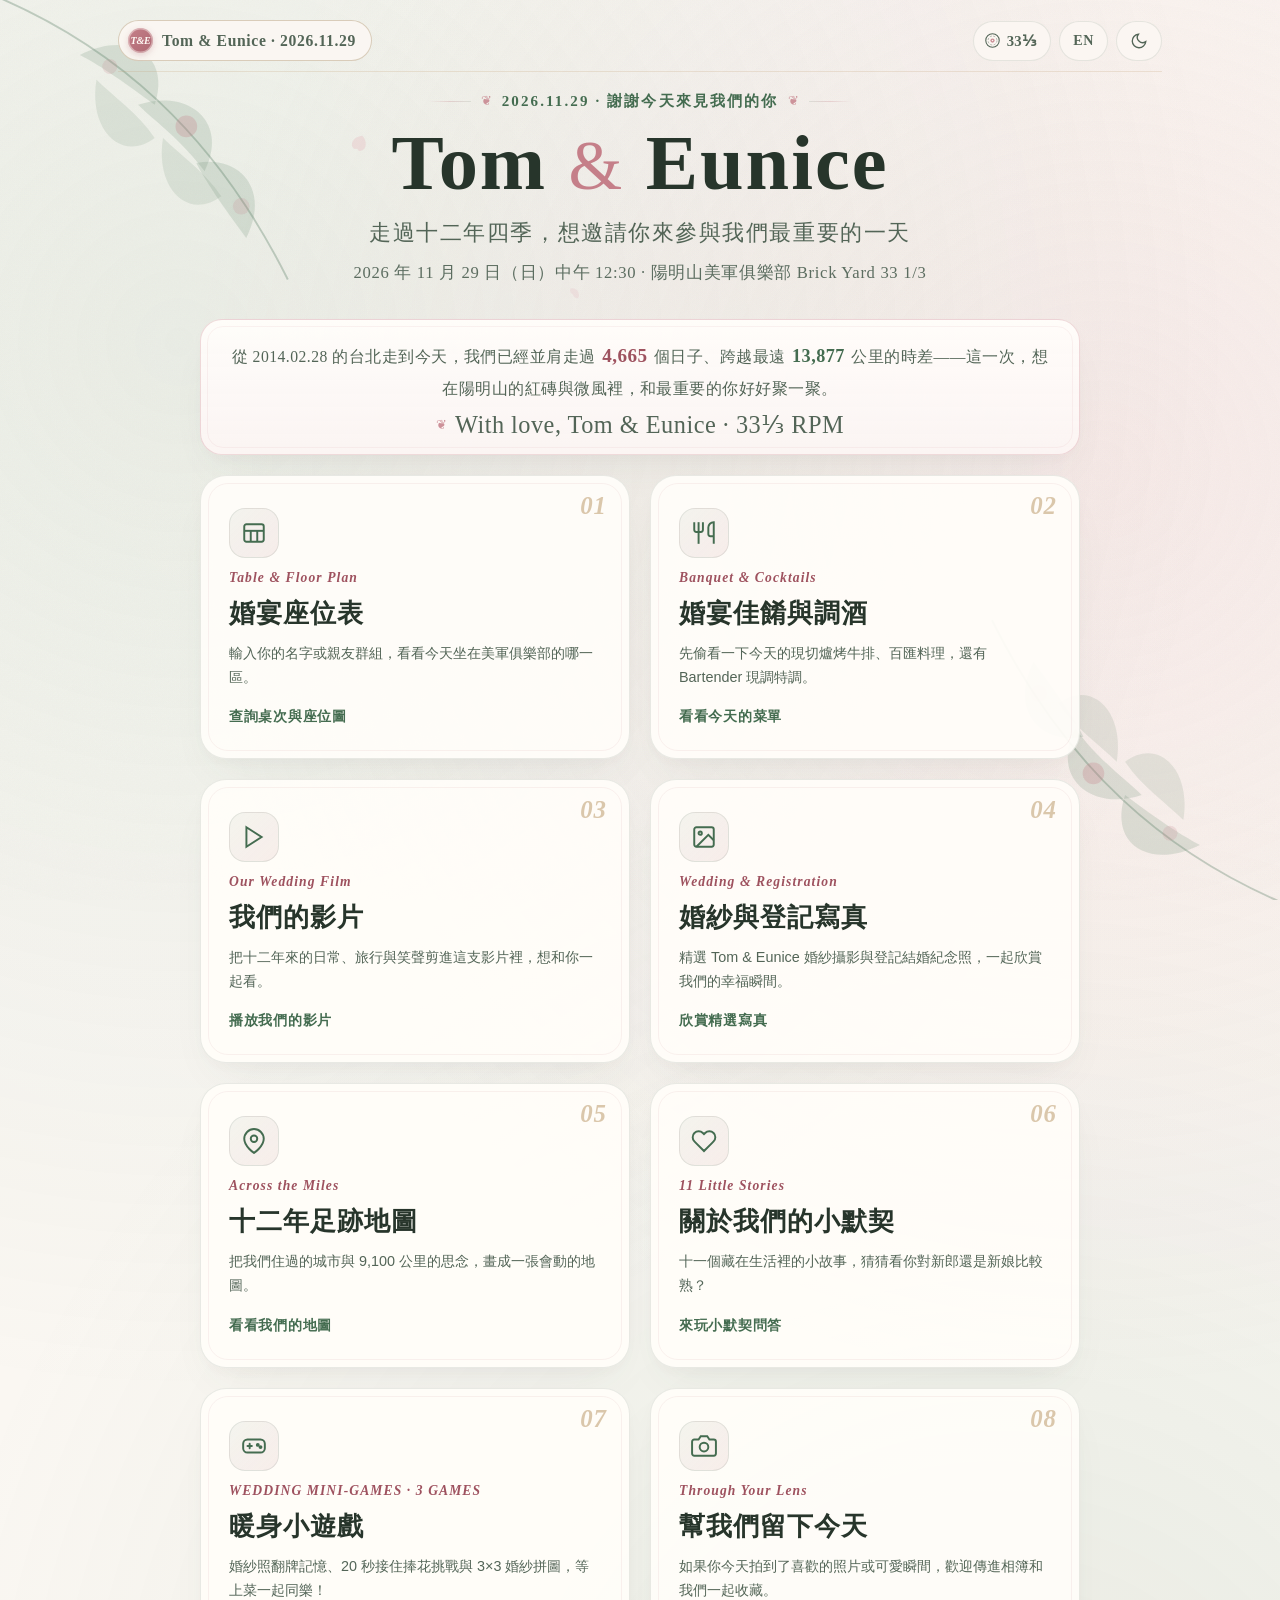
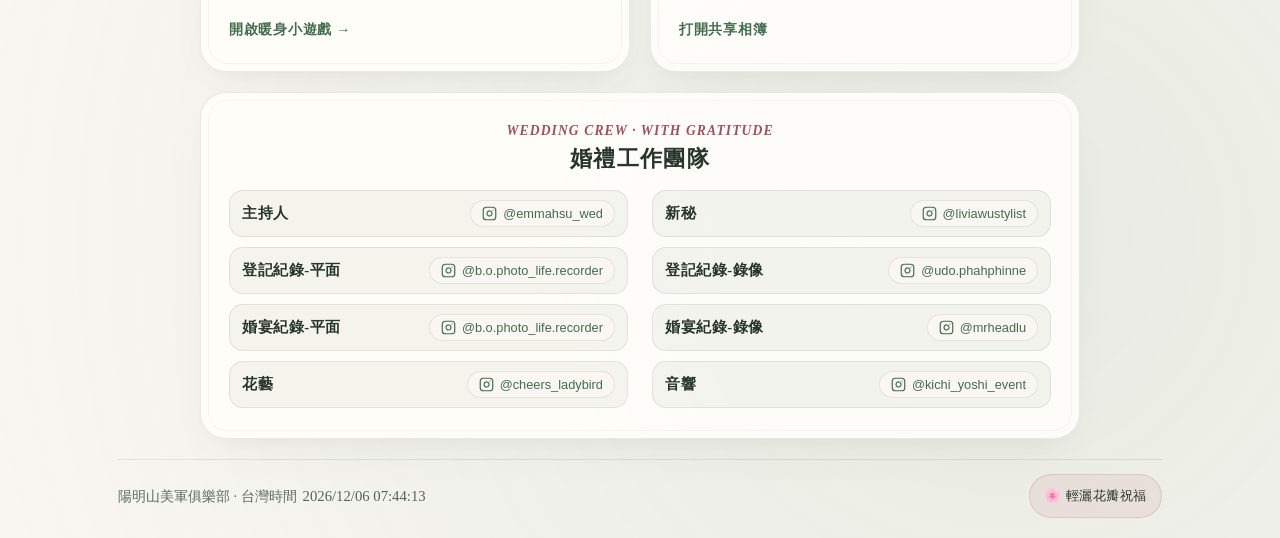
==== commit 06421e3e: "Add glowing Marauder spellbook at Reception, refine 2019/2020/UK routes, sync BGM & add honeymoon/fi" ====
--- a/index.html
+++ b/index.html
@@ -26,7 +26,7 @@
   <link rel="preconnect" href="https://fonts.googleapis.com" />
   <link rel="preconnect" href="https://fonts.gstatic.com" crossorigin />
   <link href="https://fonts.googleapis.com/css2?family=Cormorant+Garamond:ital,wght@0,500;0,600;0,700;1,400;1,600&family=Great+Vibes&family=Inter:wght@400;500;600&family=JetBrains+Mono:wght@500;600&family=Noto+Sans+TC:wght@400;500;600&family=Noto+Serif+TC:wght@400;500;600;700&display=swap" rel="stylesheet" />
-  <link rel="stylesheet" href="style.css?v=20261128d" />
+  <link rel="stylesheet" href="style.css?v=20261128e" />
 </head>
 <body>
   <canvas id="confetti-canvas" aria-hidden="true"></canvas>
@@ -811,7 +811,7 @@
     </footer>
   </div>
 
-  <script src="script.js?v=20261128d"></script>
+  <script src="script.js?v=20261128e"></script>
   <script src="games.js?v=20261127a"></script>
 </body>
 </html>
--- a/style.css
+++ b/style.css
@@ -8025,6 +8025,22 @@
   animation: marauderRevealGlow 0.9s ease-in-out infinite alternate;
 }
 
+.seating-marauder-book {
+  opacity: 0;
+  pointer-events: none;
+  transition: opacity 0.45s ease;
+}
+
+#seating-photo-stage.is-marauder-revealed .seating-marauder-book {
+  opacity: 1;
+  animation: marauderBookFloat 1.8s ease-in-out infinite alternate;
+}
+
+@keyframes marauderBookFloat {
+  from { transform: translateY(0); }
+  to { transform: translateY(-7px); }
+}
+
 @keyframes marauderRevealGlow {
   from { opacity: 0.72; }
   to { opacity: 1; }
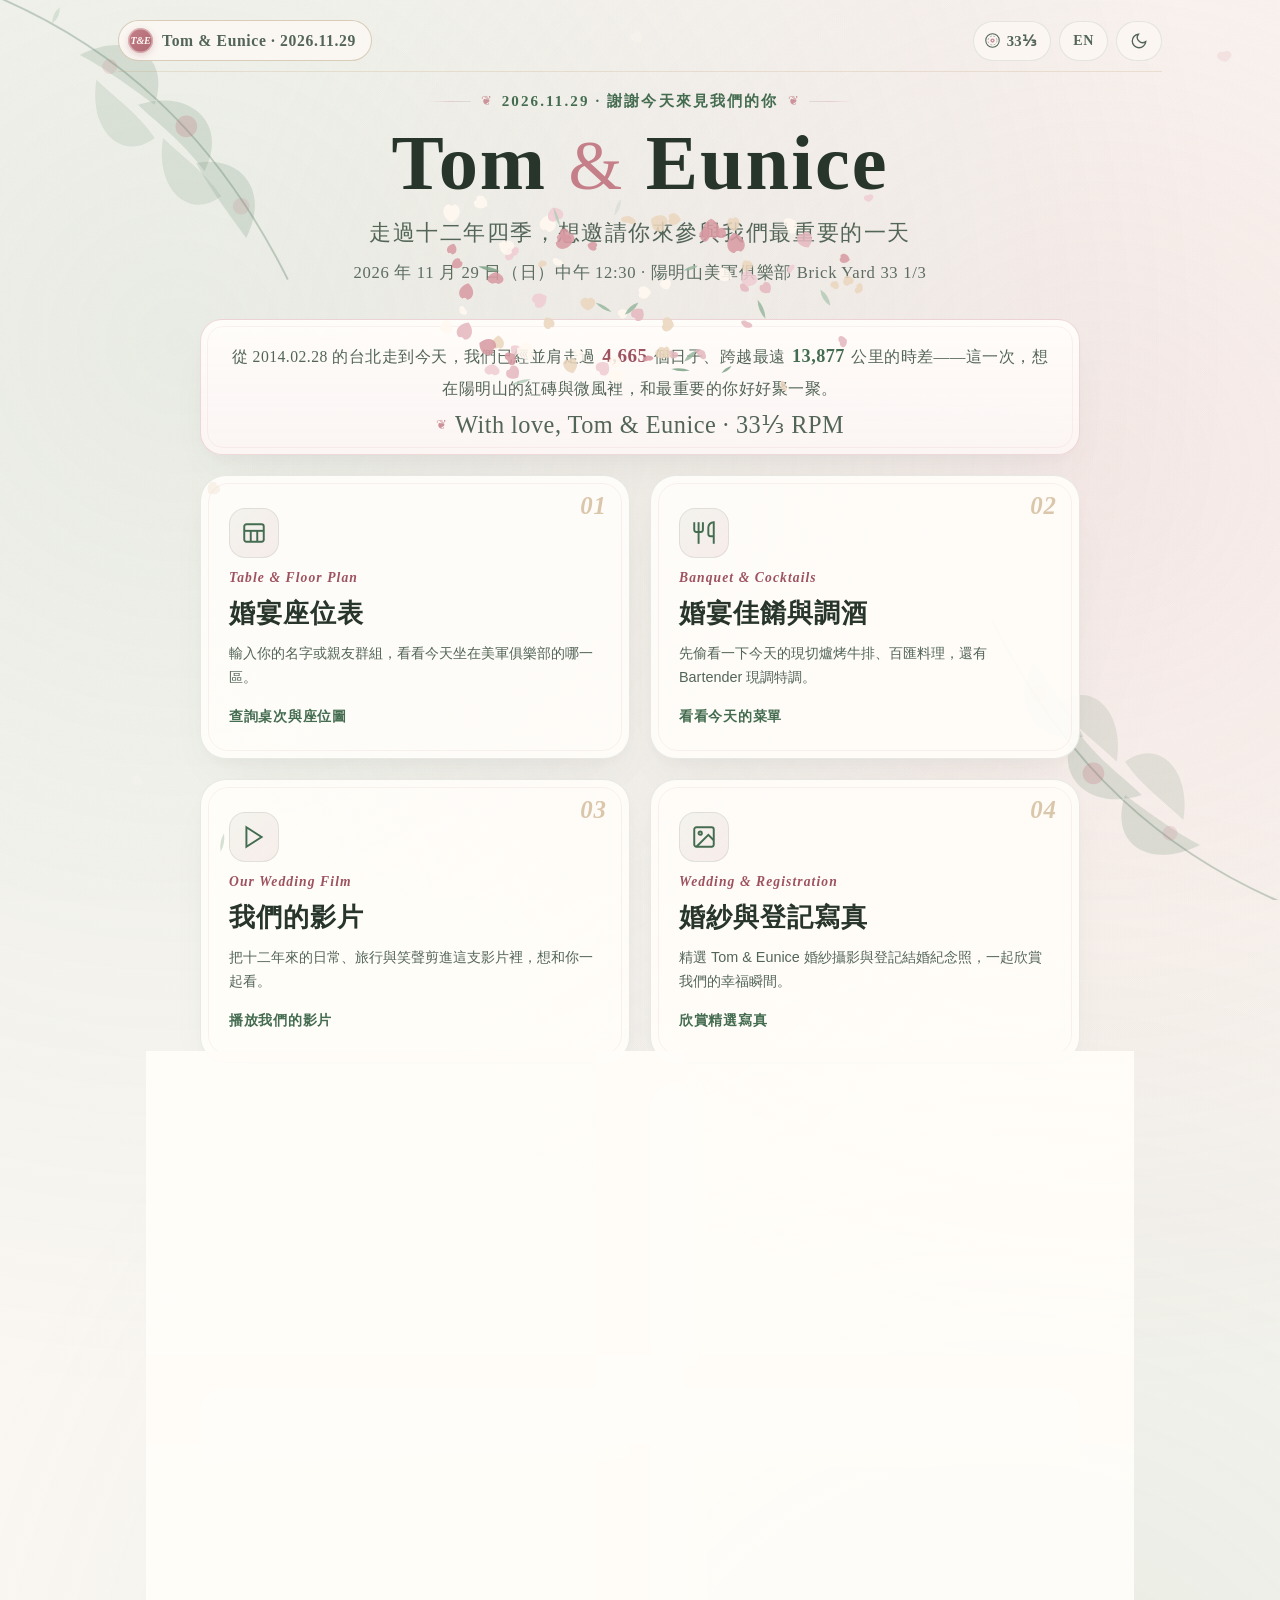
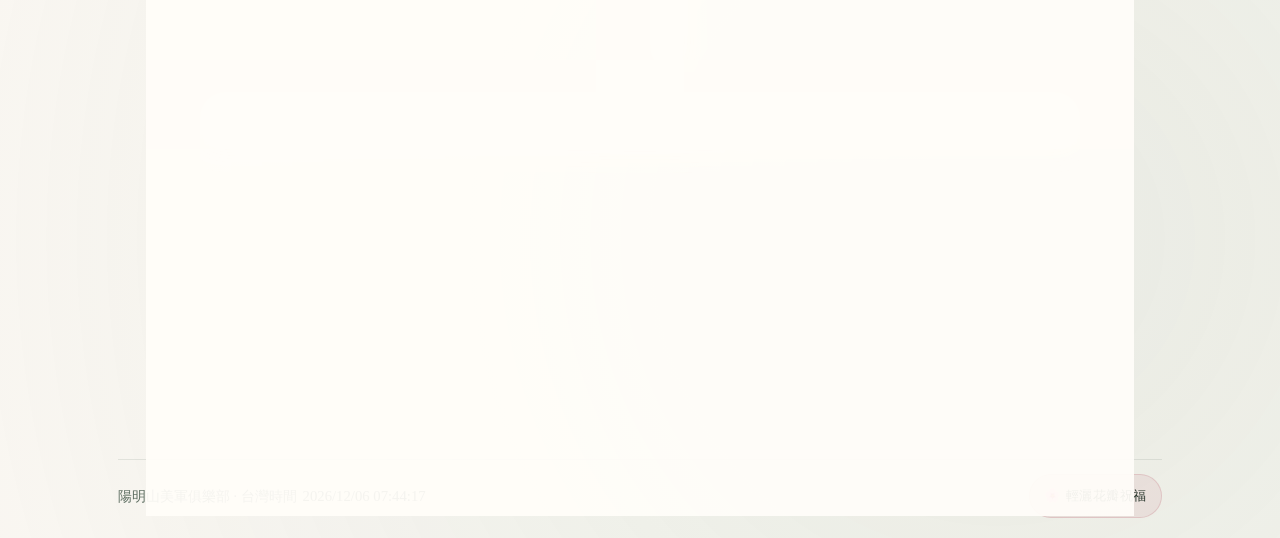
==== commit bc161675: "Lock Footprints video to blob-cached BGM clock, add 2026.10 return-to-Taiwan stop, and extend finale" ====
--- a/index.html
+++ b/index.html
@@ -5,7 +5,7 @@
   <meta name="viewport" content="width=device-width, initial-scale=1.0, viewport-fit=cover" />
   <meta
     http-equiv="Content-Security-Policy"
-    content="default-src 'self'; script-src 'self'; worker-src 'self'; style-src 'self' 'unsafe-inline' https://fonts.googleapis.com; font-src https://fonts.gstatic.com; frame-src https://www.youtube-nocookie.com https://www.youtube.com https://www.instagram.com https://www.google.com https://photos.google.com; img-src 'self' data: https://images.unsplash.com https://lh3.googleusercontent.com https://*.googleusercontent.com https://photos.google.com; connect-src 'self' https://fonts.googleapis.com https://fonts.gstatic.com https://script.google.com https://script.googleusercontent.com; object-src 'none'; base-uri 'self'; form-action 'self';"
+    content="default-src 'self'; media-src 'self' blob:; script-src 'self'; worker-src 'self'; style-src 'self' 'unsafe-inline' https://fonts.googleapis.com; font-src https://fonts.gstatic.com; frame-src https://www.youtube-nocookie.com https://www.youtube.com https://www.instagram.com https://www.google.com https://photos.google.com; img-src 'self' data: https://images.unsplash.com https://lh3.googleusercontent.com https://*.googleusercontent.com https://photos.google.com; connect-src 'self' https://fonts.googleapis.com https://fonts.gstatic.com https://script.google.com https://script.googleusercontent.com; object-src 'none'; base-uri 'self'; form-action 'self';"
   />
   <meta name="referrer" content="strict-origin-when-cross-origin" />
   <meta name="mobile-web-app-capable" content="yes" />
@@ -26,7 +26,7 @@
   <link rel="preconnect" href="https://fonts.googleapis.com" />
   <link rel="preconnect" href="https://fonts.gstatic.com" crossorigin />
   <link href="https://fonts.googleapis.com/css2?family=Cormorant+Garamond:ital,wght@0,500;0,600;0,700;1,400;1,600&family=Great+Vibes&family=Inter:wght@400;500;600&family=JetBrains+Mono:wght@500;600&family=Noto+Sans+TC:wght@400;500;600&family=Noto+Serif+TC:wght@400;500;600;700&display=swap" rel="stylesheet" />
-  <link rel="stylesheet" href="style.css?v=20261128e" />
+  <link rel="stylesheet" href="style.css?v=20261128f" />
 </head>
 <body>
   <canvas id="confetti-canvas" aria-hidden="true"></canvas>
@@ -811,7 +811,7 @@
     </footer>
   </div>
 
-  <script src="script.js?v=20261128e"></script>
+  <script src="script.js?v=20261128f"></script>
   <script src="games.js?v=20261127a"></script>
 </body>
 </html>
